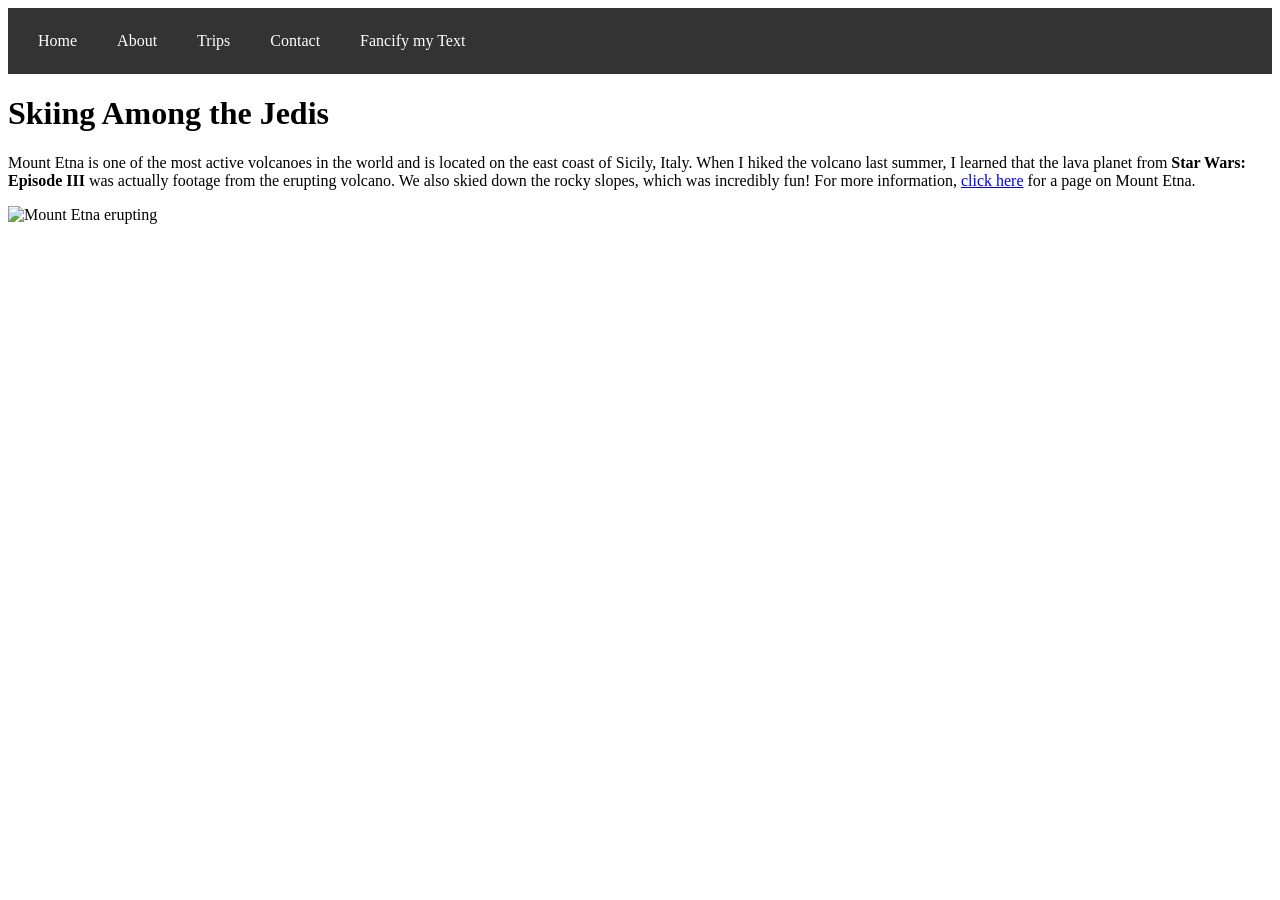
==== index.html @ a6f25bb5 "Add files via upload" ====
<!doctype html>
<html lang="en-US">
<head>
    <meta charset="utf-8">
    <meta name="viewport" content="width=device-width, initial-scale=1.0">
    <title>Hiking on Mt. Etna</title>
    <style>
        .navbar {
            display: flex;
            background-color: #333;
            padding: 10px;
        }

        .navbar a {
            color: white;
            text-decoration: none;
            padding: 14px 20px;
            text-align: center;
        }

        .navbar a:hover {
            background-color: #ddd;
            color: black;
        }
    </style>
</head>
<body>
    <div class="navbar">
        <a href="index.html">Home</a>
        <a href="about.html">About</a>
        <a href="trips.html">Trips</a>
        <a href="contact.html">Contact</a>
        <a href="fancifymytext.html">Fancify my Text</a>
    </div>

    <h1>Skiing Among the Jedis</h1>

    <p>
        Mount Etna is one of the most active volcanoes in the world and is located on the east coast of Sicily, Italy.
        When I hiked the volcano last summer, I learned that the lava planet from <strong>Star Wars: Episode III</strong> was actually 
        footage from the erupting volcano. We also skied down the rocky slopes, which was incredibly fun! For more information, 
        <a href="https://www.britannica.com/place/Mount-Etna">click here</a> for a page on Mount Etna.
    </p>

    <img src="https://img.buzzfeed.com/buzzfeed-static/static/2018-01/3/15/asset/buzzfeed-prod-fastlane-02/sub-buzz-16078-1515009631-15.jpg" alt="Mount Etna erupting" width="500">
</body>
</html>
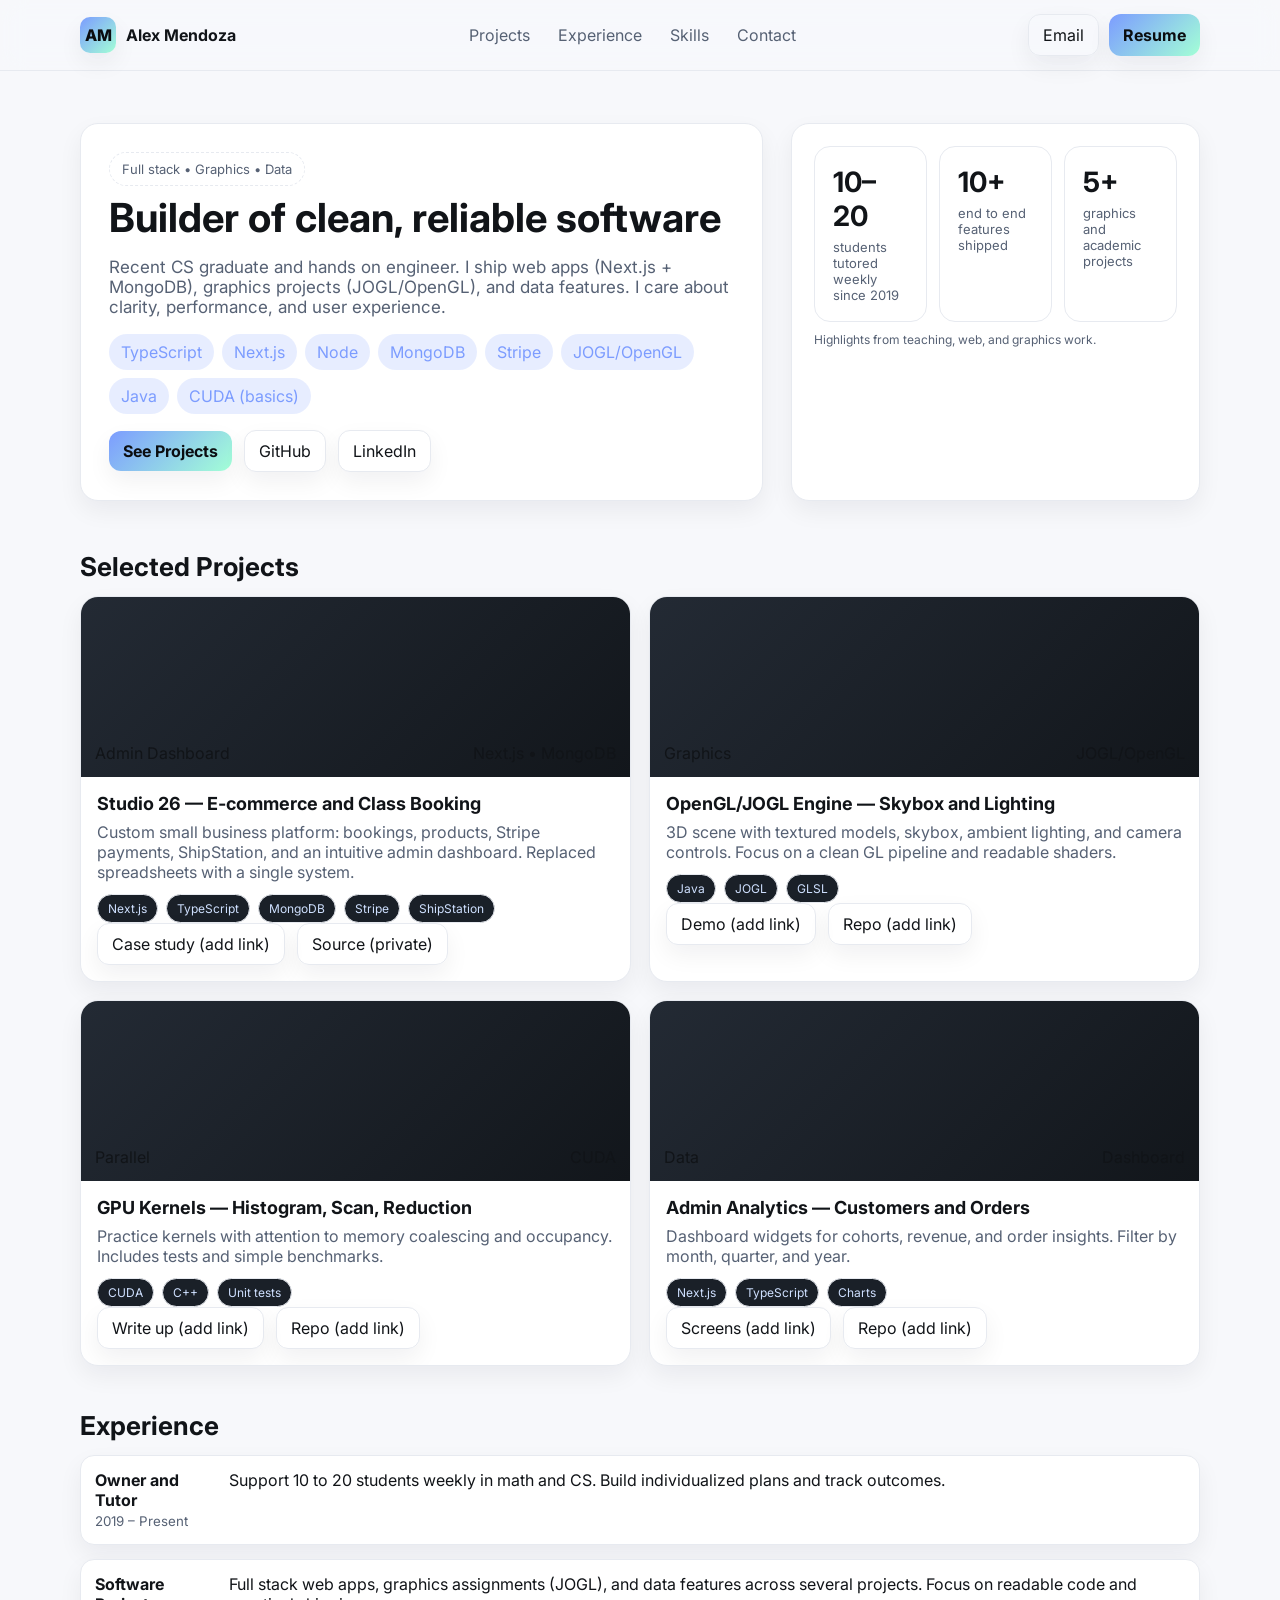
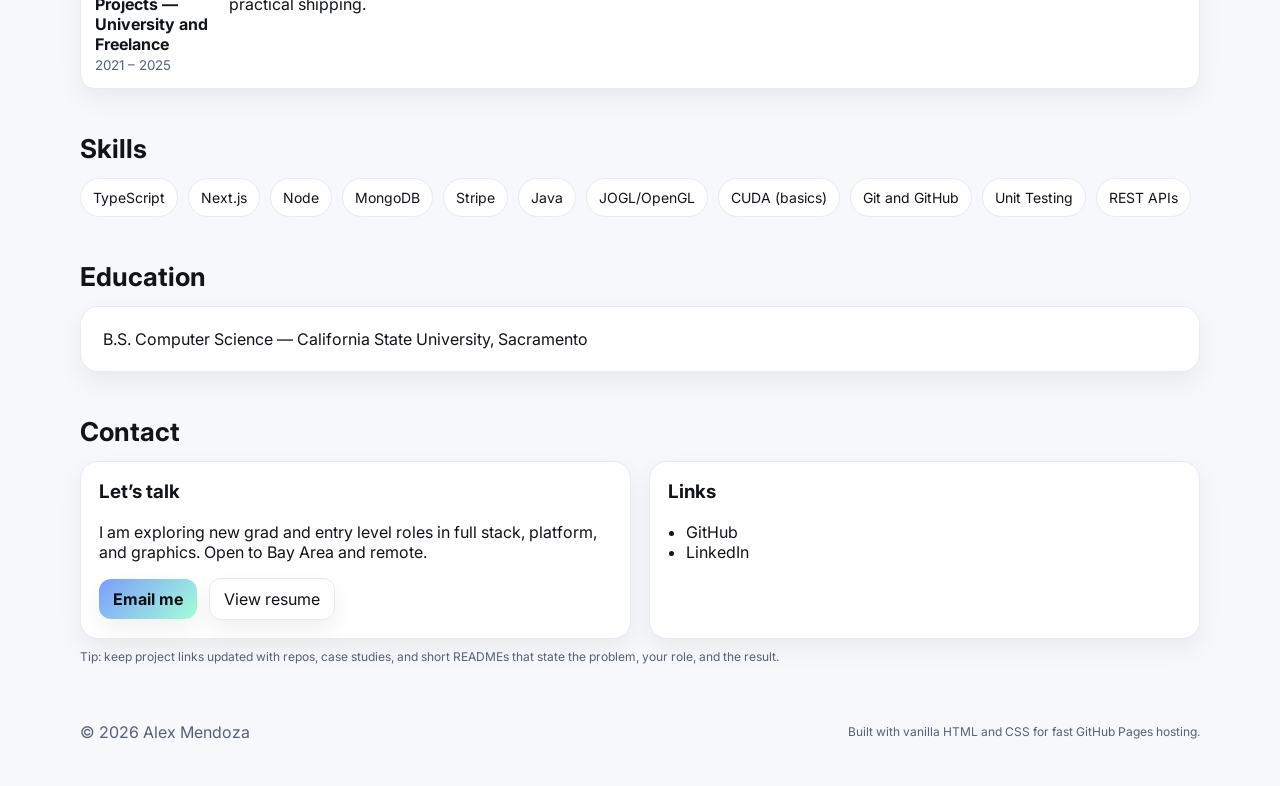
==== commit aa9dfd02: "Home Page Update" ====
--- a/index.html
+++ b/index.html
@@ -1,47 +1,216 @@
-<!doctype html>
-<html lang="en-US">
+<!DOCTYPE html>
+<html lang="en">
 <head>
-    <meta charset="utf-8">
-    <meta name="viewport" content="width=device-width, initial-scale=1.0">
-    <title>Hiking on Mt. Etna</title>
-    <style>
-        .navbar {
-            display: flex;
-            background-color: #333;
-            padding: 10px;
-        }
-
-        .navbar a {
-            color: white;
-            text-decoration: none;
-            padding: 14px 20px;
-            text-align: center;
-        }
-
-        .navbar a:hover {
-            background-color: #ddd;
-            color: black;
-        }
-    </style>
+  <meta charset="utf-8" />
+  <meta name="viewport" content="width=device-width, initial-scale=1" />
+  <title>Alex Mendoza — Portfolio</title>
+  <meta name="description" content="Software engineer and builder. Full stack web, graphics (JOGL/OpenGL), and data projects." />
+  <link rel="preconnect" href="https://fonts.googleapis.com">
+  <link rel="preconnect" href="https://fonts.gstatic.com" crossorigin>
+  <link href="https://fonts.googleapis.com/css2?family=Inter:wght@300;400;500;600;700;800&display=swap" rel="stylesheet">
+  <link rel="stylesheet" href="style.css" />
 </head>
 <body>
-    <div class="navbar">
-        <a href="index.html">Home</a>
-        <a href="about.html">About</a>
-        <a href="trips.html">Trips</a>
-        <a href="contact.html">Contact</a>
-        <a href="fancifymytext.html">Fancify my Text</a>
+  <header class="site-header">
+    <div class="container nav">
+      <a class="brand" href="#home">
+        <span class="logo" aria-hidden="true">AM</span>
+        <span class="brand-text">Alex Mendoza</span>
+      </a>
+      <nav aria-label="Primary">
+        <a href="#projects">Projects</a>
+        <a href="#experience">Experience</a>
+        <a href="#skills">Skills</a>
+        <a href="#contact">Contact</a>
+      </nav>
+      <div class="cta">
+        <a class="btn ghost" href="mailto:alexmendoza99@gmail.com" aria-label="Email Alex">Email</a>
+        <a class="btn primary" href="./Alex-Mendoza-Resume.pdf" target="_blank" rel="noopener">Resume</a>
+      </div>
     </div>
-
-    <h1>Skiing Among the Jedis</h1>
-
-    <p>
-        Mount Etna is one of the most active volcanoes in the world and is located on the east coast of Sicily, Italy.
-        When I hiked the volcano last summer, I learned that the lava planet from <strong>Star Wars: Episode III</strong> was actually 
-        footage from the erupting volcano. We also skied down the rocky slopes, which was incredibly fun! For more information, 
-        <a href="https://www.britannica.com/place/Mount-Etna">click here</a> for a page on Mount Etna.
-    </p>
-
-    <img src="https://img.buzzfeed.com/buzzfeed-static/static/2018-01/3/15/asset/buzzfeed-prod-fastlane-02/sub-buzz-16078-1515009631-15.jpg" alt="Mount Etna erupting" width="500">
+  </header>
+
+  <main class="container" id="home">
+    <!-- HERO -->
+    <section class="hero" aria-labelledby="hero-title">
+      <div class="card intro">
+        <span class="pill">Full stack • Graphics • Data</span>
+        <h1 id="hero-title">Builder of clean, reliable software</h1>
+        <p class="subtitle">Recent CS graduate and hands on engineer. I ship web apps (Next.js + MongoDB), graphics projects (JOGL/OpenGL), and data features. I care about clarity, performance, and user experience.</p>
+        <div class="stack">
+          <span class="tag">TypeScript</span><span class="tag">Next.js</span><span class="tag">Node</span><span class="tag">MongoDB</span><span class="tag">Stripe</span><span class="tag">JOGL/OpenGL</span><span class="tag">Java</span><span class="tag">CUDA (basics)</span>
+        </div>
+        <div class="row hero-actions">
+          <a class="btn primary" href="#projects">See Projects</a>
+          <a class="btn" href="https://github.com/alexmendoza99" target="_blank" rel="noopener">GitHub</a>
+          <a class="btn" href="https://www.linkedin.com/in/alexandreamendoza" target="_blank" rel="noopener">LinkedIn</a>
+        </div>
+      </div>
+      <div class="card kpi-card">
+        <div class="kpis">
+          <div class="kpi"><h3>10–20</h3><p>students tutored weekly since 2019</p></div>
+          <div class="kpi"><h3>10+</h3><p>end to end features shipped</p></div>
+          <div class="kpi"><h3>5+</h3><p>graphics and academic projects</p></div>
+        </div>
+        <p class="note">Highlights from teaching, web, and graphics work.</p>
+      </div>
+    </section>
+
+    <!-- PROJECTS -->
+    <section class="section" id="projects" aria-labelledby="projects-title">
+      <h2 id="projects-title">Selected Projects</h2>
+      <div class="grid projects">
+        <!-- Project 1 -->
+        <article class="item card" aria-labelledby="proj-s26-title">
+          <div class="thumb" role="img" aria-label="Studio 26 admin dashboard">
+            <span>Admin Dashboard</span>
+            <span>Next.js • MongoDB</span>
+          </div>
+          <div class="meta">
+            <h3 id="proj-s26-title">Studio 26 — E‑commerce and Class Booking</h3>
+            <p>Custom small business platform: bookings, products, Stripe payments, ShipStation, and an intuitive admin dashboard. Replaced spreadsheets with a single system.</p>
+            <div class="tags"><span>Next.js</span><span>TypeScript</span><span>MongoDB</span><span>Stripe</span><span>ShipStation</span></div>
+            <div class="row">
+              <a class="btn" href="#" aria-disabled="true">Case study (add link)</a>
+              <a class="btn ghost" href="#" aria-disabled="true">Source (private)</a>
+            </div>
+          </div>
+        </article>
+        <!-- Project 2 -->
+        <article class="item card" aria-labelledby="proj-jogl-title">
+          <div class="thumb" role="img" aria-label="OpenGL skybox and lighting">
+            <span>Graphics</span>
+            <span>JOGL/OpenGL</span>
+          </div>
+          <div class="meta">
+            <h3 id="proj-jogl-title">OpenGL/JOGL Engine — Skybox and Lighting</h3>
+            <p>3D scene with textured models, skybox, ambient lighting, and camera controls. Focus on a clean GL pipeline and readable shaders.</p>
+            <div class="tags"><span>Java</span><span>JOGL</span><span>GLSL</span></div>
+            <div class="row">
+              <a class="btn" href="#" aria-disabled="true">Demo (add link)</a>
+              <a class="btn ghost" href="#" aria-disabled="true">Repo (add link)</a>
+            </div>
+          </div>
+        </article>
+        <!-- Project 3 -->
+        <article class="item card" aria-labelledby="proj-cuda-title">
+          <div class="thumb" role="img" aria-label="CUDA basics">
+            <span>Parallel</span>
+            <span>CUDA</span>
+          </div>
+          <div class="meta">
+            <h3 id="proj-cuda-title">GPU Kernels — Histogram, Scan, Reduction</h3>
+            <p>Practice kernels with attention to memory coalescing and occupancy. Includes tests and simple benchmarks.</p>
+            <div class="tags"><span>CUDA</span><span>C++</span><span>Unit tests</span></div>
+            <div class="row">
+              <a class="btn" href="#" aria-disabled="true">Write up (add link)</a>
+              <a class="btn ghost" href="#" aria-disabled="true">Repo (add link)</a>
+            </div>
+          </div>
+        </article>
+        <!-- Project 4 -->
+        <article class="item card" aria-labelledby="proj-analytics-title">
+          <div class="thumb" role="img" aria-label="Dashboard and analytics">
+            <span>Data</span>
+            <span>Dashboard</span>
+          </div>
+          <div class="meta">
+            <h3 id="proj-analytics-title">Admin Analytics — Customers and Orders</h3>
+            <p>Dashboard widgets for cohorts, revenue, and order insights. Filter by month, quarter, and year.</p>
+            <div class="tags"><span>Next.js</span><span>TypeScript</span><span>Charts</span></div>
+            <div class="row">
+              <a class="btn" href="#" aria-disabled="true">Screens (add link)</a>
+              <a class="btn ghost" href="#" aria-disabled="true">Repo (add link)</a>
+            </div>
+          </div>
+        </article>
+      </div>
+    </section>
+
+    <!-- EXPERIENCE -->
+    <section class="section" id="experience" aria-labelledby="experience-title">
+      <h2 id="experience-title">Experience</h2>
+      <div class="timeline">
+        <div class="tl card">
+          <div>
+            <strong>Owner and Tutor</strong><br />
+            <small>2019 – Present</small>
+          </div>
+          <div>
+            Support 10 to 20 students weekly in math and CS. Build individualized plans and track outcomes.
+          </div>
+        </div>
+        <div class="tl card">
+          <div>
+            <strong>Software Projects — University and Freelance</strong><br />
+            <small>2021 – 2025</small>
+          </div>
+          <div>
+            Full stack web apps, graphics assignments (JOGL), and data features across several projects. Focus on readable code and practical shipping.
+          </div>
+        </div>
+      </div>
+    </section>
+
+    <!-- SKILLS -->
+    <section class="section" id="skills" aria-labelledby="skills-title">
+      <h2 id="skills-title">Skills</h2>
+      <div class="skills">
+        <span class="chip">TypeScript</span>
+        <span class="chip">Next.js</span>
+        <span class="chip">Node</span>
+        <span class="chip">MongoDB</span>
+        <span class="chip">Stripe</span>
+        <span class="chip">Java</span>
+        <span class="chip">JOGL/OpenGL</span>
+        <span class="chip">CUDA (basics)</span>
+        <span class="chip">Git and GitHub</span>
+        <span class="chip">Unit Testing</span>
+        <span class="chip">REST APIs</span>
+      </div>
+    </section>
+
+    <!-- EDUCATION -->
+    <section class="section" id="education" aria-labelledby="education-title">
+      <h2 id="education-title">Education</h2>
+      <div class="card pad">
+        B.S. Computer Science — California State University, Sacramento
+      </div>
+    </section>
+
+    <!-- CONTACT -->
+    <section class="section" id="contact" aria-labelledby="contact-title">
+      <h2 id="contact-title">Contact</h2>
+      <div class="contact-card">
+        <div class="card">
+          <h3 class="no-top">Let’s talk</h3>
+          <p>I am exploring new grad and entry level roles in full stack, platform, and graphics. Open to Bay Area and remote.</p>
+          <div class="row">
+            <a class="btn primary" href="mailto:alexmendoza99@gmail.com">Email me</a>
+            <a class="btn" href="./Alex-Mendoza-Resume.pdf" target="_blank" rel="noopener">View resume</a>
+          </div>
+        </div>
+        <div class="card">
+          <h3 class="no-top">Links</h3>
+          <ul class="links">
+            <li><a href="https://github.com/alexmendoza99" target="_blank" rel="noopener">GitHub</a></li>
+            <li><a href="https://www.linkedin.com/in/alexandreamendoza" target="_blank" rel="noopener">LinkedIn</a></li>
+          </ul>
+        </div>
+      </div>
+      <p class="note">Tip: keep project links updated with repos, case studies, and short READMEs that state the problem, your role, and the result.</p>
+    </section>
+  </main>
+
+  <footer class="footer">
+    <div class="container foot-row">
+      <span>© <span id="year"></span> Alex Mendoza</span>
+      <span class="small">Built with vanilla HTML and CSS for fast GitHub Pages hosting.</span>
+    </div>
+  </footer>
+
+  <script>
+    document.getElementById('year').textContent = new Date().getFullYear();
+  </script>
 </body>
 </html>
--- a/style.css
+++ b/style.css
@@ -0,0 +1,94 @@
+:root{
+  --bg: #0b0d10;
+  --panel: #111418;
+  --text: #e6e9ee;
+  --muted: #a9b1bd;
+  --brand: #7c9cff;
+  --brand-2: #a3ffd6;
+  --accent: #ffd66e;
+  --border: #1e232b;
+  --shadow: 0 10px 30px rgba(0,0,0,.35);
+  --radius: 18px;
+}
+@media (prefers-color-scheme: light){
+  :root{
+    --bg:#f7f8fb; --panel:#ffffff; --text:#111418; --muted:#566174; --border:#e7eaf0; --shadow:0 10px 25px rgba(10,20,30,.06);
+  }
+}
+*{box-sizing:border-box}
+html,body{margin:0; padding:0; background:var(--bg); color:var(--text); font-family:Inter, system-ui, -apple-system, Segoe UI, Roboto, "Helvetica Neue", Arial, "Apple Color Emoji", "Segoe UI Emoji";}
+a{color:inherit; text-decoration:none}
+.container{width:min(1120px, 92vw); margin:0 auto}
+
+/* Header */
+.site-header{position:sticky; top:0; backdrop-filter:saturate(180%) blur(12px); background:color-mix(in hsl, var(--bg) 72%, transparent); border-bottom:1px solid var(--border); z-index:10}
+.nav{display:flex; align-items:center; justify-content:space-between; padding:14px 0}
+.brand{display:flex; align-items:center; gap:10px}
+.logo{width:36px; height:36px; border-radius:10px; display:grid; place-items:center; font-weight:800; color:#0b0d10; background:linear-gradient(135deg, var(--brand), var(--brand-2)); box-shadow:var(--shadow)}
+.brand-text{font-weight:700}
+.site-header nav a{padding:8px 12px; border-radius:10px; color:var(--muted)}
+.site-header nav a:hover{background:var(--panel); color:var(--text)}
+.cta{display:flex; gap:10px}
+.btn{display:inline-flex; align-items:center; gap:8px; padding:10px 14px; border-radius:12px; border:1px solid var(--border); background:var(--panel); color:var(--text); box-shadow:var(--shadow)}
+.btn.primary{background:linear-gradient(135deg, var(--brand), var(--brand-2)); color:#0b0d10; font-weight:700; border:none}
+.btn.ghost{background:transparent}
+
+/* Hero */
+.hero{display:grid; grid-template-columns:1.25fr .75fr; gap:28px; padding:52px 0 28px}
+.card{background:var(--panel); border:1px solid var(--border); border-radius:var(--radius); box-shadow:var(--shadow)}
+.card.pad{padding:22px}
+.intro{padding:28px}
+.kpi-card{padding:22px}
+.pill{display:inline-flex; align-items:center; gap:8px; font-size:13px; color:var(--muted); padding:8px 12px; border:1px dashed var(--border); border-radius:999px}
+h1{font-size:40px; line-height:1.1; margin:10px 0}
+.subtitle{color:var(--muted); font-size:17px}
+.stack{display:flex; flex-wrap:wrap; gap:8px; margin-top:10px}
+.tag{padding:8px 12px; border-radius:999px; background:color-mix(in hsl, var(--brand) 18%, transparent); color:var(--brand)}
+.row{display:flex; gap:12px; align-items:center}
+.hero-actions{margin-top:16px}
+.kpis{display:grid; grid-template-columns:repeat(3,1fr); gap:12px}
+.kpi{padding:18px; border-radius:16px; border:1px solid var(--border); background:var(--panel)}
+.kpi h3{margin:0; font-size:28px}
+.kpi p{margin:6px 0 0; color:var(--muted); font-size:13px}
+.note{font-size:12px; color:var(--muted); margin-top:10px}
+
+/* Sections */
+.section{padding:22px 0}
+.section h2{font-size:26px; margin:0 0 14px}
+.grid{display:grid; grid-template-columns:repeat(12, 1fr); gap:18px}
+
+/* Projects */
+.projects .item{grid-column:span 6; display:flex; flex-direction:column; overflow:hidden}
+.projects .thumb{height:180px; background:linear-gradient(135deg, #232a34, #12161b); display:flex; align-items:end; justify-content:space-between; padding:14px}
+.projects .meta{padding:16px}
+.projects .meta h3{margin:0 0 8px; font-size:18px}
+.projects .meta p{margin:0 0 12px; color:var(--muted)}
+.projects .meta .tags{display:flex; flex-wrap:wrap; gap:8px}
+.projects .meta .tags span{font-size:12px; padding:6px 10px; border-radius:999px; background:#1a2028; color:#cfe0ff; border:1px solid var(--border)}
+
+/* Timeline */
+.timeline{display:flex; flex-direction:column; gap:14px}
+.tl{display:grid; grid-template-columns:120px 1fr; gap:14px; padding:14px; border:1px solid var(--border); border-radius:14px}
+.tl small{color:var(--muted)}
+
+/* Skills */
+.skills{display:flex; flex-wrap:wrap; gap:10px}
+.chip{padding:10px 12px; border:1px solid var(--border); border-radius:999px; background:var(--panel); color:var(--text); font-size:14px}
+
+/* Contact */
+.contact-card{display:grid; grid-template-columns:1fr 1fr; gap:18px}
+.contact-card .card{padding:18px}
+.links{margin:0; padding-left:18px}
+.no-top{margin-top:0}
+
+/* Footer */
+.footer{padding:24px 0 44px; color:var(--muted)}
+.foot-row{display:flex; align-items:center; justify-content:space-between; gap:12px}
+.small{font-size:12px}
+
+/* Responsive */
+@media (max-width: 900px){
+  .hero{grid-template-columns:1fr}
+  .projects .item{grid-column:span 12}
+  .contact-card{grid-template-columns:1fr}
+}
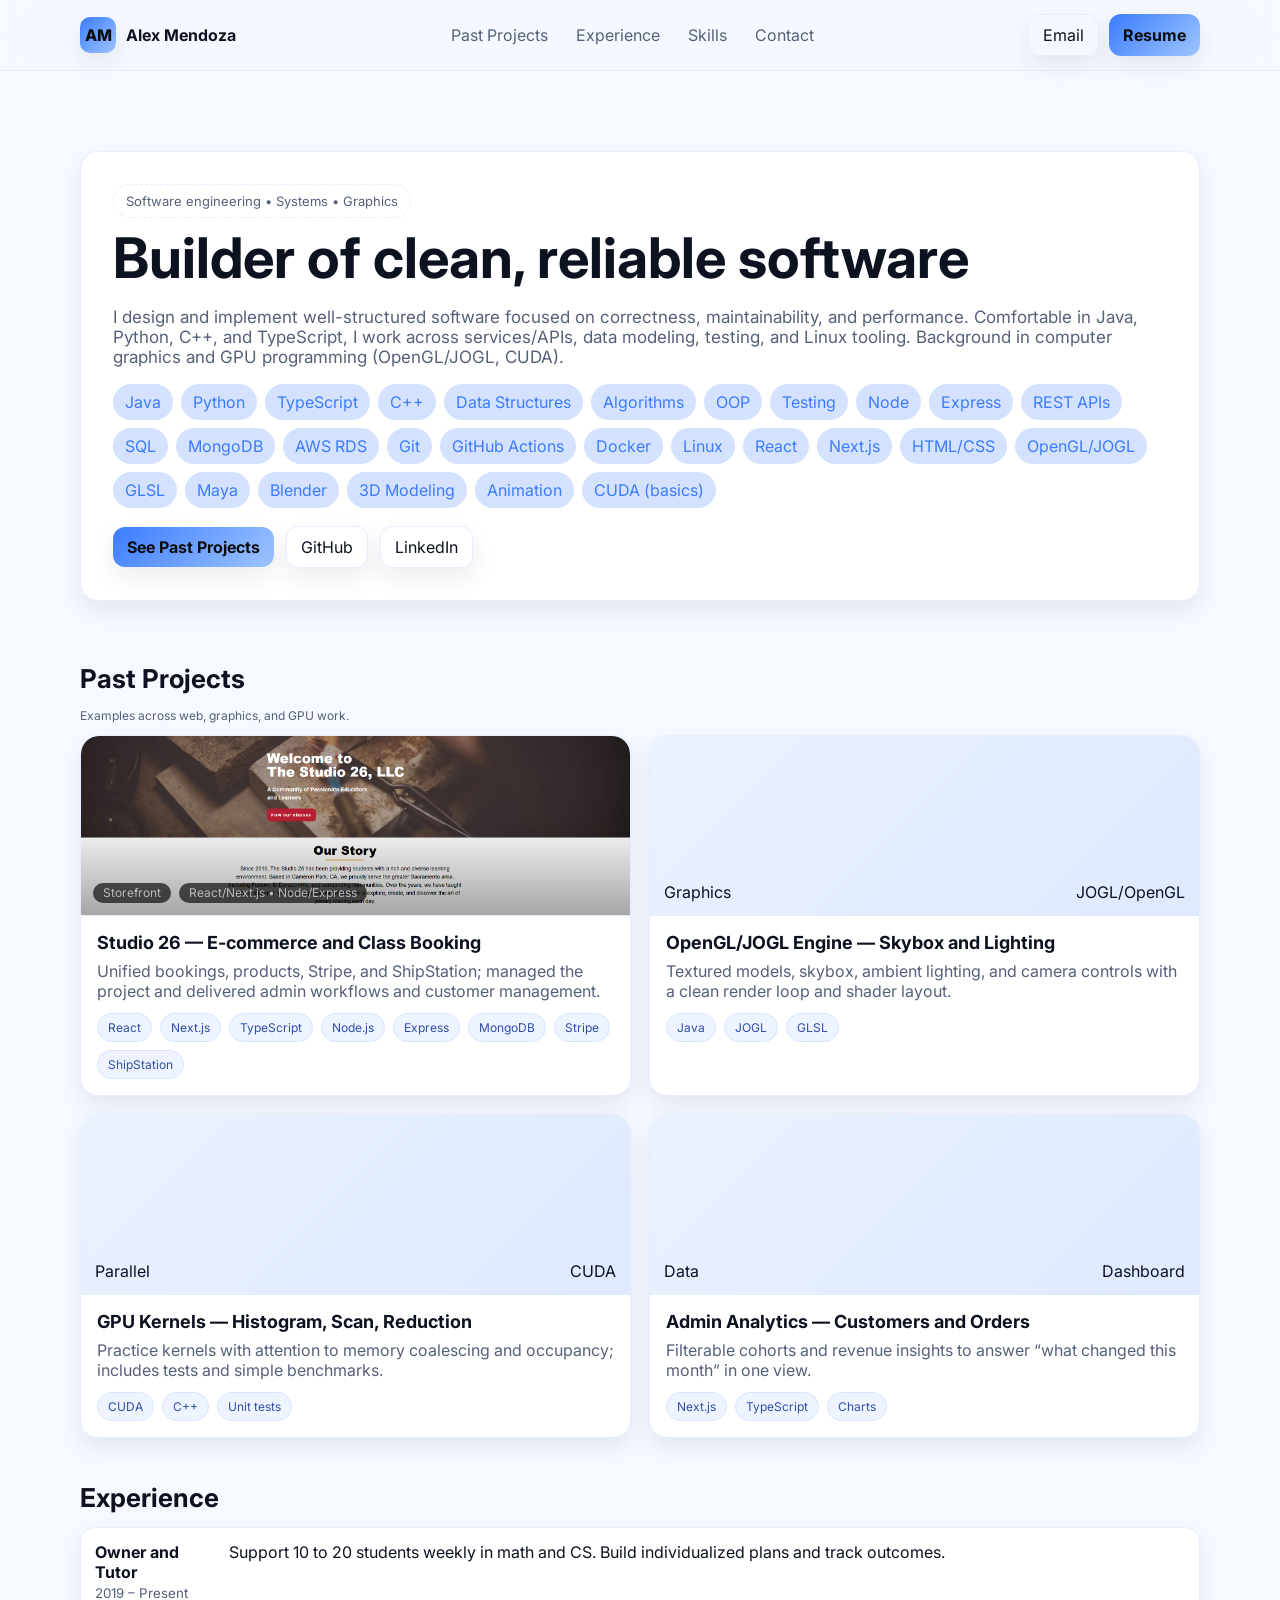
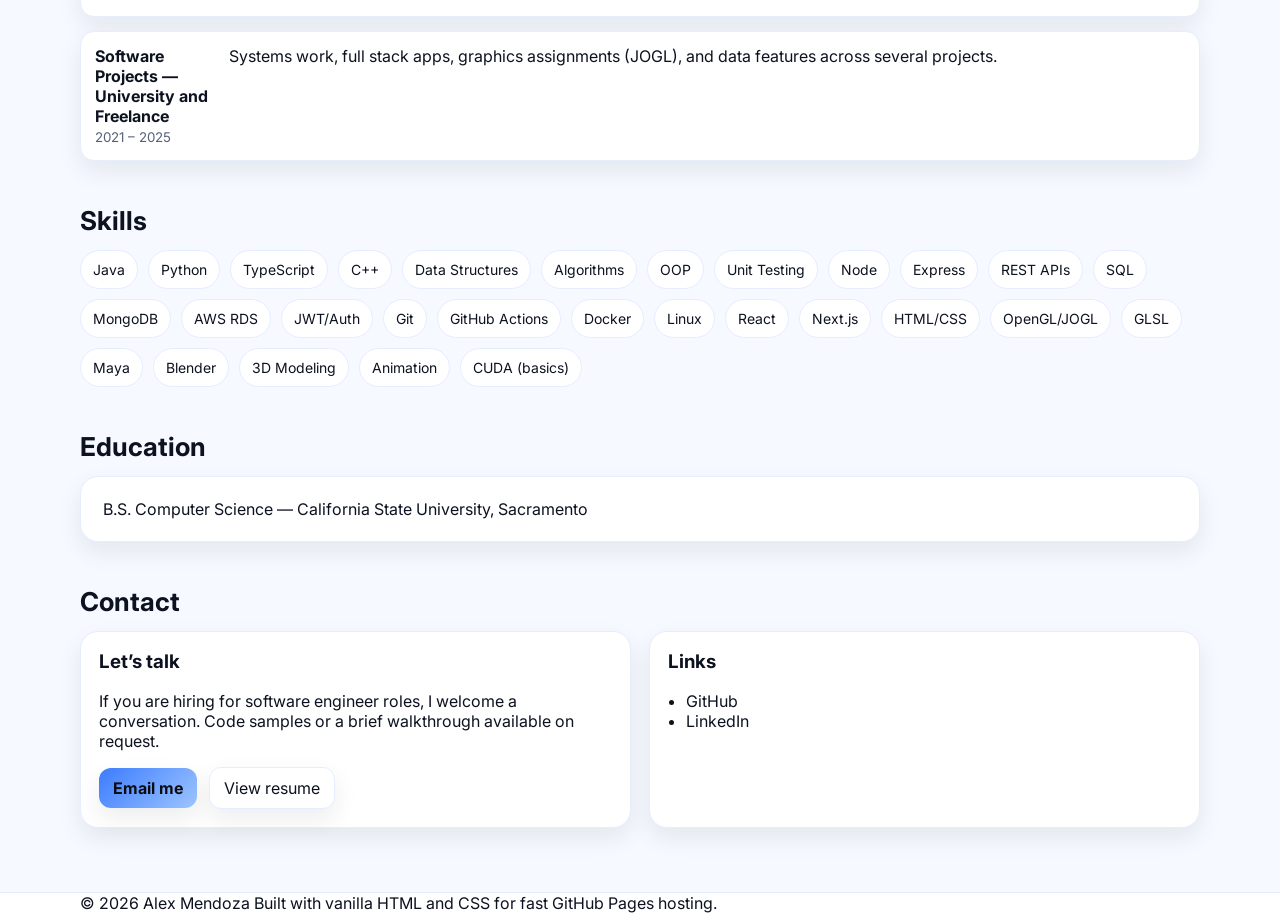
==== commit 0c5c480a: "feat(portfolio): add Studio 26 case study, demo, and visual refresh - New page: project-studio26.htm" ====
--- a/index.html
+++ b/index.html
@@ -4,7 +4,7 @@
   <meta charset="utf-8" />
   <meta name="viewport" content="width=device-width, initial-scale=1" />
   <title>Alex Mendoza — Portfolio</title>
-  <meta name="description" content="Software engineer and builder. Full stack web, graphics (JOGL/OpenGL), and data projects." />
+  <meta name="description" content="Software engineer and builder. Systems, APIs, data, and graphics." />
   <link rel="preconnect" href="https://fonts.googleapis.com">
   <link rel="preconnect" href="https://fonts.gstatic.com" crossorigin>
   <link href="https://fonts.googleapis.com/css2?family=Inter:wght@300;400;500;600;700;800&display=swap" rel="stylesheet">
@@ -18,7 +18,7 @@
         <span class="brand-text">Alex Mendoza</span>
       </a>
       <nav aria-label="Primary">
-        <a href="#projects">Projects</a>
+        <a href="#past-projects">Past Projects</a>
         <a href="#experience">Experience</a>
         <a href="#skills">Skills</a>
         <a href="#contact">Contact</a>
@@ -34,94 +34,95 @@
     <!-- HERO -->
     <section class="hero" aria-labelledby="hero-title">
       <div class="card intro">
-        <span class="pill">Full stack • Graphics • Data</span>
+        <span class="pill">Software engineering • Systems • Graphics</span>
         <h1 id="hero-title">Builder of clean, reliable software</h1>
-        <p class="subtitle">Recent CS graduate and hands on engineer. I ship web apps (Next.js + MongoDB), graphics projects (JOGL/OpenGL), and data features. I care about clarity, performance, and user experience.</p>
+        <p class="subtitle">I design and implement well-structured software focused on correctness, maintainability, and performance. Comfortable in Java, Python, C++, and TypeScript, I work across services/APIs, data modeling, testing, and Linux tooling. Background in computer graphics and GPU programming (OpenGL/JOGL, CUDA).</p>
         <div class="stack">
-          <span class="tag">TypeScript</span><span class="tag">Next.js</span><span class="tag">Node</span><span class="tag">MongoDB</span><span class="tag">Stripe</span><span class="tag">JOGL/OpenGL</span><span class="tag">Java</span><span class="tag">CUDA (basics)</span>
-        </div>
-        <div class="row hero-actions">
-          <a class="btn primary" href="#projects">See Projects</a>
+          <span class="tag">Java</span><span class="tag">Python</span><span class="tag">TypeScript</span><span class="tag">C++</span>
+          <span class="tag">Data Structures</span><span class="tag">Algorithms</span><span class="tag">OOP</span><span class="tag">Testing</span>
+          <span class="tag">Node</span><span class="tag">Express</span><span class="tag">REST APIs</span>
+          <span class="tag">SQL</span><span class="tag">MongoDB</span><span class="tag">AWS RDS</span>
+          <span class="tag">Git</span><span class="tag">GitHub Actions</span><span class="tag">Docker</span><span class="tag">Linux</span>
+          <span class="tag">React</span><span class="tag">Next.js</span><span class="tag">HTML/CSS</span>
+          <span class="tag">OpenGL/JOGL</span><span class="tag">GLSL</span><span class="tag">Maya</span><span class="tag">Blender</span><span class="tag">3D Modeling</span><span class="tag">Animation</span><span class="tag">CUDA (basics)</span>
+        </div>
+        <div class="row hero-actions" style="margin-top:18px">
+          <a class="btn primary" href="#past-projects">See Past Projects</a>
           <a class="btn" href="https://github.com/alexmendoza99" target="_blank" rel="noopener">GitHub</a>
           <a class="btn" href="https://www.linkedin.com/in/alexandreamendoza" target="_blank" rel="noopener">LinkedIn</a>
         </div>
       </div>
-      <div class="card kpi-card">
-        <div class="kpis">
-          <div class="kpi"><h3>10–20</h3><p>students tutored weekly since 2019</p></div>
-          <div class="kpi"><h3>10+</h3><p>end to end features shipped</p></div>
-          <div class="kpi"><h3>5+</h3><p>graphics and academic projects</p></div>
-        </div>
-        <p class="note">Highlights from teaching, web, and graphics work.</p>
-      </div>
-    </section>
-
-    <!-- PROJECTS -->
-    <section class="section" id="projects" aria-labelledby="projects-title">
-      <h2 id="projects-title">Selected Projects</h2>
+    </section>
+
+    <!-- PAST PROJECTS -->
+    <section class="section" id="past-projects" aria-labelledby="projects-title">
+      <h2 id="projects-title">Past Projects</h2>
+      <p class="note">Examples across web, graphics, and GPU work.</p>
       <div class="grid projects">
         <!-- Project 1 -->
-        <article class="item card" aria-labelledby="proj-s26-title">
-          <div class="thumb" role="img" aria-label="Studio 26 admin dashboard">
-            <span>Admin Dashboard</span>
-            <span>Next.js • MongoDB</span>
-          </div>
-          <div class="meta">
-            <h3 id="proj-s26-title">Studio 26 — E‑commerce and Class Booking</h3>
-            <p>Custom small business platform: bookings, products, Stripe payments, ShipStation, and an intuitive admin dashboard. Replaced spreadsheets with a single system.</p>
-            <div class="tags"><span>Next.js</span><span>TypeScript</span><span>MongoDB</span><span>Stripe</span><span>ShipStation</span></div>
-            <div class="row">
-              <a class="btn" href="#" aria-disabled="true">Case study (add link)</a>
-              <a class="btn ghost" href="#" aria-disabled="true">Source (private)</a>
+        <article class="item card project" aria-labelledby="proj-s26-title">
+          <a class="stretched-link" href="project-studio26.html" aria-label="Read case study: Studio 26"></a>
+
+          <!-- thumbnail with image -->
+          <div class="thumb img-thumb" aria-label="Studio 26 storefront home page">
+            <img
+              src="assets/thestudio26homepage.png"
+              alt="Studio 26 storefront home page with featured classes and products"
+              loading="lazy" decoding="async">
+            <div class="thumb-chips">
+              <span>Storefront</span>
+              <span>React/Next.js • Node/Express</span>
             </div>
           </div>
-        </article>
+
+          <div class="meta">
+            <h3 id="proj-s26-title">Studio 26 — E-commerce and Class Booking</h3>
+            <p>Unified bookings, products, Stripe, and ShipStation; managed the project and delivered admin workflows and customer management.</p>
+            <div class="tags">
+              <span>React</span><span>Next.js</span><span>TypeScript</span>
+              <span>Node.js</span><span>Express</span><span>MongoDB</span>
+              <span>Stripe</span><span>ShipStation</span>
+            </div>
+          </div>
+        </article>
+
         <!-- Project 2 -->
-        <article class="item card" aria-labelledby="proj-jogl-title">
+        <article class="item card project" aria-labelledby="proj-jogl-title">
+          <a class="stretched-link" href="project-jogl.html" aria-label="Read case study: JOGL Engine"></a>
           <div class="thumb" role="img" aria-label="OpenGL skybox and lighting">
             <span>Graphics</span>
             <span>JOGL/OpenGL</span>
           </div>
           <div class="meta">
             <h3 id="proj-jogl-title">OpenGL/JOGL Engine — Skybox and Lighting</h3>
-            <p>3D scene with textured models, skybox, ambient lighting, and camera controls. Focus on a clean GL pipeline and readable shaders.</p>
+            <p>Textured models, skybox, ambient lighting, and camera controls with a clean render loop and shader layout.</p>
             <div class="tags"><span>Java</span><span>JOGL</span><span>GLSL</span></div>
-            <div class="row">
-              <a class="btn" href="#" aria-disabled="true">Demo (add link)</a>
-              <a class="btn ghost" href="#" aria-disabled="true">Repo (add link)</a>
-            </div>
           </div>
         </article>
         <!-- Project 3 -->
-        <article class="item card" aria-labelledby="proj-cuda-title">
+        <article class="item card project" aria-labelledby="proj-cuda-title">
+          <a class="stretched-link" href="project-cuda.html" aria-label="Read case study: GPU Kernels"></a>
           <div class="thumb" role="img" aria-label="CUDA basics">
             <span>Parallel</span>
             <span>CUDA</span>
           </div>
           <div class="meta">
             <h3 id="proj-cuda-title">GPU Kernels — Histogram, Scan, Reduction</h3>
-            <p>Practice kernels with attention to memory coalescing and occupancy. Includes tests and simple benchmarks.</p>
+            <p>Practice kernels with attention to memory coalescing and occupancy; includes tests and simple benchmarks.</p>
             <div class="tags"><span>CUDA</span><span>C++</span><span>Unit tests</span></div>
-            <div class="row">
-              <a class="btn" href="#" aria-disabled="true">Write up (add link)</a>
-              <a class="btn ghost" href="#" aria-disabled="true">Repo (add link)</a>
-            </div>
           </div>
         </article>
         <!-- Project 4 -->
-        <article class="item card" aria-labelledby="proj-analytics-title">
+        <article class="item card project" aria-labelledby="proj-analytics-title">
+          <a class="stretched-link" href="project-analytics.html" aria-label="Read case study: Admin Analytics"></a>
           <div class="thumb" role="img" aria-label="Dashboard and analytics">
             <span>Data</span>
             <span>Dashboard</span>
           </div>
           <div class="meta">
             <h3 id="proj-analytics-title">Admin Analytics — Customers and Orders</h3>
-            <p>Dashboard widgets for cohorts, revenue, and order insights. Filter by month, quarter, and year.</p>
+            <p>Filterable cohorts and revenue insights to answer “what changed this month” in one view.</p>
             <div class="tags"><span>Next.js</span><span>TypeScript</span><span>Charts</span></div>
-            <div class="row">
-              <a class="btn" href="#" aria-disabled="true">Screens (add link)</a>
-              <a class="btn ghost" href="#" aria-disabled="true">Repo (add link)</a>
-            </div>
           </div>
         </article>
       </div>
@@ -146,7 +147,7 @@
             <small>2021 – 2025</small>
           </div>
           <div>
-            Full stack web apps, graphics assignments (JOGL), and data features across several projects. Focus on readable code and practical shipping.
+            Systems work, full stack apps, graphics assignments (JOGL), and data features across several projects.
           </div>
         </div>
       </div>
@@ -156,17 +157,39 @@
     <section class="section" id="skills" aria-labelledby="skills-title">
       <h2 id="skills-title">Skills</h2>
       <div class="skills">
+        <span class="chip">Java</span>
+        <span class="chip">Python</span>
         <span class="chip">TypeScript</span>
+        <span class="chip">C++</span>
+        <span class="chip">Data Structures</span>
+        <span class="chip">Algorithms</span>
+        <span class="chip">OOP</span>
+        <span class="chip">Unit Testing</span>
+
+        <span class="chip">Node</span>
+        <span class="chip">Express</span>
+        <span class="chip">REST APIs</span>
+        <span class="chip">SQL</span>
+        <span class="chip">MongoDB</span>
+        <span class="chip">AWS RDS</span>
+        <span class="chip">JWT/Auth</span>
+
+        <span class="chip">Git</span>
+        <span class="chip">GitHub Actions</span>
+        <span class="chip">Docker</span>
+        <span class="chip">Linux</span>
+
+        <span class="chip">React</span>
         <span class="chip">Next.js</span>
-        <span class="chip">Node</span>
-        <span class="chip">MongoDB</span>
-        <span class="chip">Stripe</span>
-        <span class="chip">Java</span>
-        <span class="chip">JOGL/OpenGL</span>
+        <span class="chip">HTML/CSS</span>
+
+        <span class="chip">OpenGL/JOGL</span>
+        <span class="chip">GLSL</span>
+        <span class="chip">Maya</span>
+        <span class="chip">Blender</span>
+        <span class="chip">3D Modeling</span>
+        <span class="chip">Animation</span>
         <span class="chip">CUDA (basics)</span>
-        <span class="chip">Git and GitHub</span>
-        <span class="chip">Unit Testing</span>
-        <span class="chip">REST APIs</span>
       </div>
     </section>
 
@@ -184,7 +207,7 @@
       <div class="contact-card">
         <div class="card">
           <h3 class="no-top">Let’s talk</h3>
-          <p>I am exploring new grad and entry level roles in full stack, platform, and graphics. Open to Bay Area and remote.</p>
+          <p>If you are hiring for software engineer roles, I welcome a conversation. Code samples or a brief walkthrough available on request.</p>
           <div class="row">
             <a class="btn primary" href="mailto:alexmendoza99@gmail.com">Email me</a>
             <a class="btn" href="./Alex-Mendoza-Resume.pdf" target="_blank" rel="noopener">View resume</a>
@@ -198,7 +221,6 @@
           </ul>
         </div>
       </div>
-      <p class="note">Tip: keep project links updated with repos, case studies, and short READMEs that state the problem, your role, and the result.</p>
     </section>
   </main>
 
--- a/style.css
+++ b/style.css
@@ -1,20 +1,27 @@
 :root{
-  --bg: #0b0d10;
-  --panel: #111418;
-  --text: #e6e9ee;
-  --muted: #a9b1bd;
-  --brand: #7c9cff;
-  --brand-2: #a3ffd6;
-  --accent: #ffd66e;
-  --border: #1e232b;
-  --shadow: 0 10px 30px rgba(0,0,0,.35);
+  /* Light theme as default (brighter, blue-forward) */
+  --bg: #f6f9ff;           /* soft blue tint */
+  --panel: #ffffff;         /* white cards */
+  --text: #0d1220;          /* deep navy text */
+  --muted: #55607a;         /* muted slate */
+  --brand: #3b7cff;         /* primary blue */
+  --brand-2: #9ec5ff;       /* light blue for gradients */
+  --accent: #3bb3ff;        /* secondary accent blue */
+  --border: #e5edff;        /* subtle blue border */
+  --shadow: 0 10px 25px rgba(9,20,40,.08);
   --radius: 18px;
 }
-@media (prefers-color-scheme: light){
+
+/* Prefer dark only if the OS requests it
+@media (prefers-color-scheme: dark){
   :root{
-    --bg:#f7f8fb; --panel:#ffffff; --text:#111418; --muted:#566174; --border:#e7eaf0; --shadow:0 10px 25px rgba(10,20,30,.06);
+    --bg:#0b0f14; --panel:#11161d; --text:#e6ebf5; --muted:#a4b0c6;
+    --brand:#7c9cff; --brand-2:#2aa9ff; --accent:#ffd66e;
+    --border:#222b36; --shadow:0 10px 30px rgba(0,0,0,.35);
   }
 }
+*/
+
 *{box-sizing:border-box}
 html,body{margin:0; padding:0; background:var(--bg); color:var(--text); font-family:Inter, system-ui, -apple-system, Segoe UI, Roboto, "Helvetica Neue", Arial, "Apple Color Emoji", "Segoe UI Emoji";}
 a{color:inherit; text-decoration:none}
@@ -34,18 +41,31 @@
 .btn.ghost{background:transparent}
 
 /* Hero */
-.hero{display:grid; grid-template-columns:1.25fr .75fr; gap:28px; padding:52px 0 28px}
+.hero{
+  display: grid;
+  grid-template-columns: 1fr;   /* single column */
+  gap: 0;                       /* no gap needed with one card */
+  padding: 80px 0 40px;         /* a little more presence */
+}
+
 .card{background:var(--panel); border:1px solid var(--border); border-radius:var(--radius); box-shadow:var(--shadow)}
 .card.pad{padding:22px}
-.intro{padding:28px}
-.kpi-card{padding:22px}
+.intro{padding:32px}            /* slightly larger padding for the hero */
+
+.kpi-card{display:none}         /* hide/remove the highlights card */
+
 .pill{display:inline-flex; align-items:center; gap:8px; font-size:13px; color:var(--muted); padding:8px 12px; border:1px dashed var(--border); border-radius:999px}
-h1{font-size:40px; line-height:1.1; margin:10px 0}
+
+/* Scale the headline nicely on large/small screens */
+h1{font-size:clamp(40px, 6vw, 56px); line-height:1.1; margin:10px 0}
+
 .subtitle{color:var(--muted); font-size:17px}
 .stack{display:flex; flex-wrap:wrap; gap:8px; margin-top:10px}
-.tag{padding:8px 12px; border-radius:999px; background:color-mix(in hsl, var(--brand) 18%, transparent); color:var(--brand)}
+.tag{padding:8px 12px; border-radius:999px; background:color-mix(in hsl, var(--brand) 22%, transparent); color:var(--brand)}
 .row{display:flex; gap:12px; align-items:center}
 .hero-actions{margin-top:16px}
+
+/* The KPI styles are now unused but harmless; keep or delete */
 .kpis{display:grid; grid-template-columns:repeat(3,1fr); gap:12px}
 .kpi{padding:18px; border-radius:16px; border:1px solid var(--border); background:var(--panel)}
 .kpi h3{margin:0; font-size:28px}
@@ -59,12 +79,52 @@
 
 /* Projects */
 .projects .item{grid-column:span 6; display:flex; flex-direction:column; overflow:hidden}
-.projects .thumb{height:180px; background:linear-gradient(135deg, #232a34, #12161b); display:flex; align-items:end; justify-content:space-between; padding:14px}
+.projects .thumb{height:180px; background:linear-gradient(135deg, #eaf2ff, #dfe9ff); display:flex; align-items:end; justify-content:space-between; padding:14px}
 .projects .meta{padding:16px}
 .projects .meta h3{margin:0 0 8px; font-size:18px}
 .projects .meta p{margin:0 0 12px; color:var(--muted)}
 .projects .meta .tags{display:flex; flex-wrap:wrap; gap:8px}
-.projects .meta .tags span{font-size:12px; padding:6px 10px; border-radius:999px; background:#1a2028; color:#cfe0ff; border:1px solid var(--border)}
+.projects .meta .tags span{font-size:12px; padding:6px 10px; border-radius:999px; background:#eef4ff; color:#2f4ea8; border:1px solid #d8e4ff}
+
+/* ——— Added: image-based project thumbnail (Studio 26 card) ——— */
+.projects .thumb.img-thumb{               /* reset the default .thumb layout */
+  display:block;
+  padding:0;
+  background:var(--panel);
+  position:relative;
+  height:180px;
+  overflow:hidden;
+  border-bottom:1px solid var(--border);
+  border-radius:var(--radius) var(--radius) 0 0;
+}
+.projects .thumb.img-thumb img{
+  width:100%;
+  height:100%;
+  object-fit:cover;
+  display:block;
+}
+.projects .thumb.img-thumb::after{        /* subtle gradient for chip readability */
+  content:"";
+  position:absolute;
+  inset:0;
+  background:linear-gradient(180deg, rgba(0,0,0,0) 45%, rgba(0,0,0,.35) 100%);
+  pointer-events:none;
+}
+.thumb-chips{
+  position:absolute;
+  left:12px;
+  bottom:12px;
+  display:flex;
+  gap:8px;
+}
+.thumb-chips span{
+  background:rgba(0,0,0,.65);
+  color:#fff;
+  font-size:12px;
+  padding:4px 10px;
+  border-radius:999px;
+  line-height:1;
+}
 
 /* Timeline */
 .timeline{display:flex; flex-direction:column; gap:14px}
@@ -82,9 +142,22 @@
 .no-top{margin-top:0}
 
 /* Footer */
-.footer{padding:24px 0 44px; color:var(--muted)}
-.foot-row{display:flex; align-items:center; justify-content:space-between; gap:12px}
-.small{font-size:12px}
+.footer { margin-top: 42px; background: var(--panel); border-top: 1px solid var(--border); }
+.foot   { display:flex; gap:16px; align-items:center; justify-content:space-between; padding:18px 0; }
+
+.foot-brand small { display:block; color: var(--muted); margin-top:4px; }
+.foot-links { display:flex; gap:12px; flex-wrap:wrap; align-items:center; }
+.foot-links a { color: var(--text); opacity:.9; }
+.foot-links .sm { padding:6px 10px; border-radius:999px; font-size:14px; }
+
+.foot-social { display:flex; gap:12px; flex-wrap:wrap; }
+.foot-social a { color: var(--text); opacity:.9; }
+.back-to-top { opacity:.7; }
+
+@media (max-width: 820px) {
+  .foot { flex-direction:column; align-items:flex-start; }
+  .foot-links { order:3; }
+}
 
 /* Responsive */
 @media (max-width: 900px){
@@ -92,3 +165,46 @@
   .projects .item{grid-column:span 12}
   .contact-card{grid-template-columns:1fr}
 }
+
+/* Clickable project cards */
+.projects .project{ position:relative; transition:transform .12s ease, box-shadow .12s ease; }
+.projects .project:hover{ transform:translateY(-2px); box-shadow:var(--shadow); }
+.stretched-link{ position:absolute; inset:0; z-index:2; }
+
+/* Case-study helpers */
+.meta-grid{ display:grid; grid-template-columns:repeat(4,1fr); gap:12px; margin-top:12px; }
+.grid-2{ display:grid; grid-template-columns:1fr 1fr; gap:18px; }
+
+@media (max-width: 900px){
+  .meta-grid{ grid-template-columns:1fr 1fr; }
+  .grid-2{ grid-template-columns:1fr; }
+}
+
+/* Links card: vertical list so it doesn't look squished */
+.mini-links{ list-style:none; margin:8px 0 0; padding:0; display:flex; flex-direction:column; gap:6px; }
+.mini-links a{ text-decoration:underline; }
+
+/* Credentials display */
+.creds small{ display:block; color:var(--muted); font-weight:600; }
+.creds code{ padding:6px 10px; border:1px solid var(--border); border-radius:8px; background:var(--panel); }
+
+/* compact list for case studies */
+.compact li { margin-bottom:6px; }
+
+/* Screens thumbnails */
+.grid.two-up{ display:grid; grid-template-columns:1fr; gap:18px; }
+@media (min-width:900px){ .grid.two-up{ grid-template-columns:1fr 1fr; } }
+
+.shot{ display:flex; flex-direction:column; gap:8px; }
+.shot img{
+  width:100%;
+  aspect-ratio:16 / 9;   /* keeps a 16:9 thumbnail */
+  object-fit:cover;      /* crops center nicely */
+  border-radius:16px;
+  border:1px solid var(--border);
+  background:var(--panel);
+}
+.shot figcaption{ font-size:14px; color:var(--muted); }
+
+.meta-list{ margin:6px 0 0; padding-left:18px; }
+.meta-list li{ margin:2px 0; line-height:1.35; }
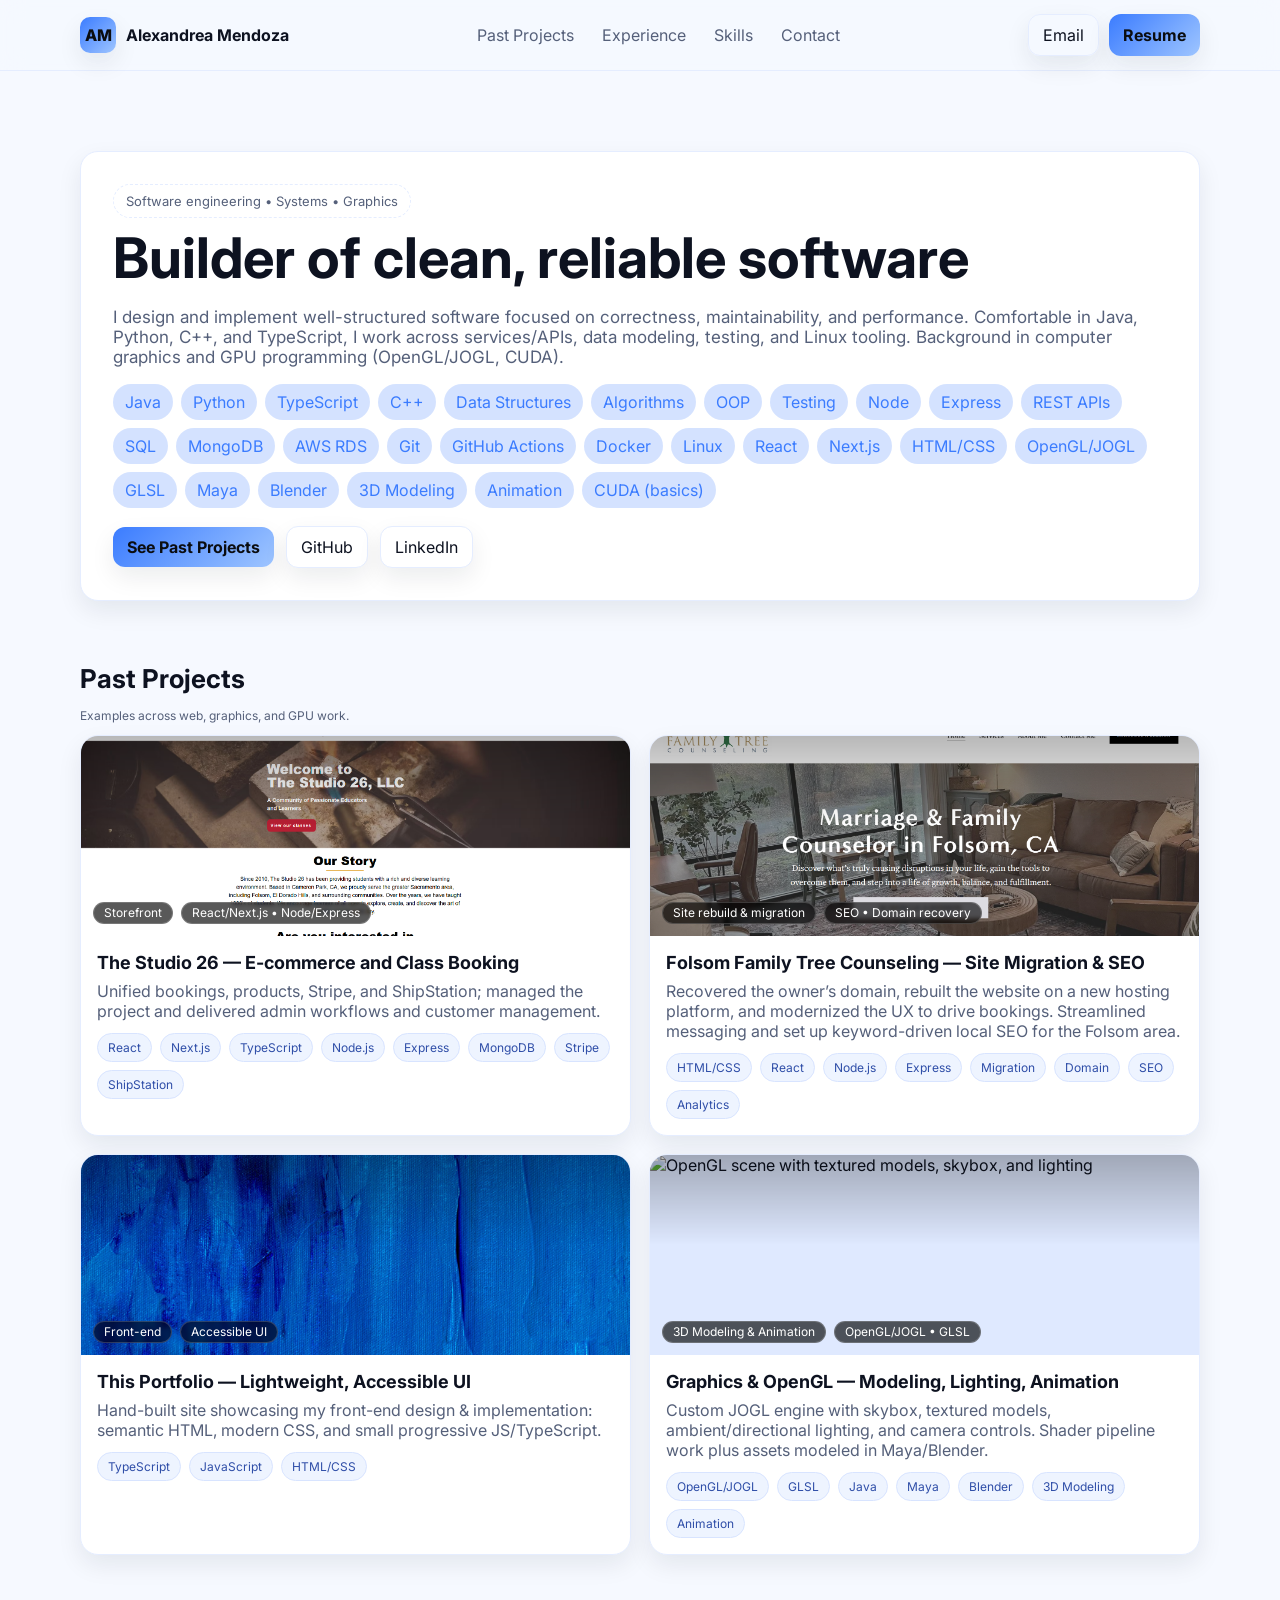
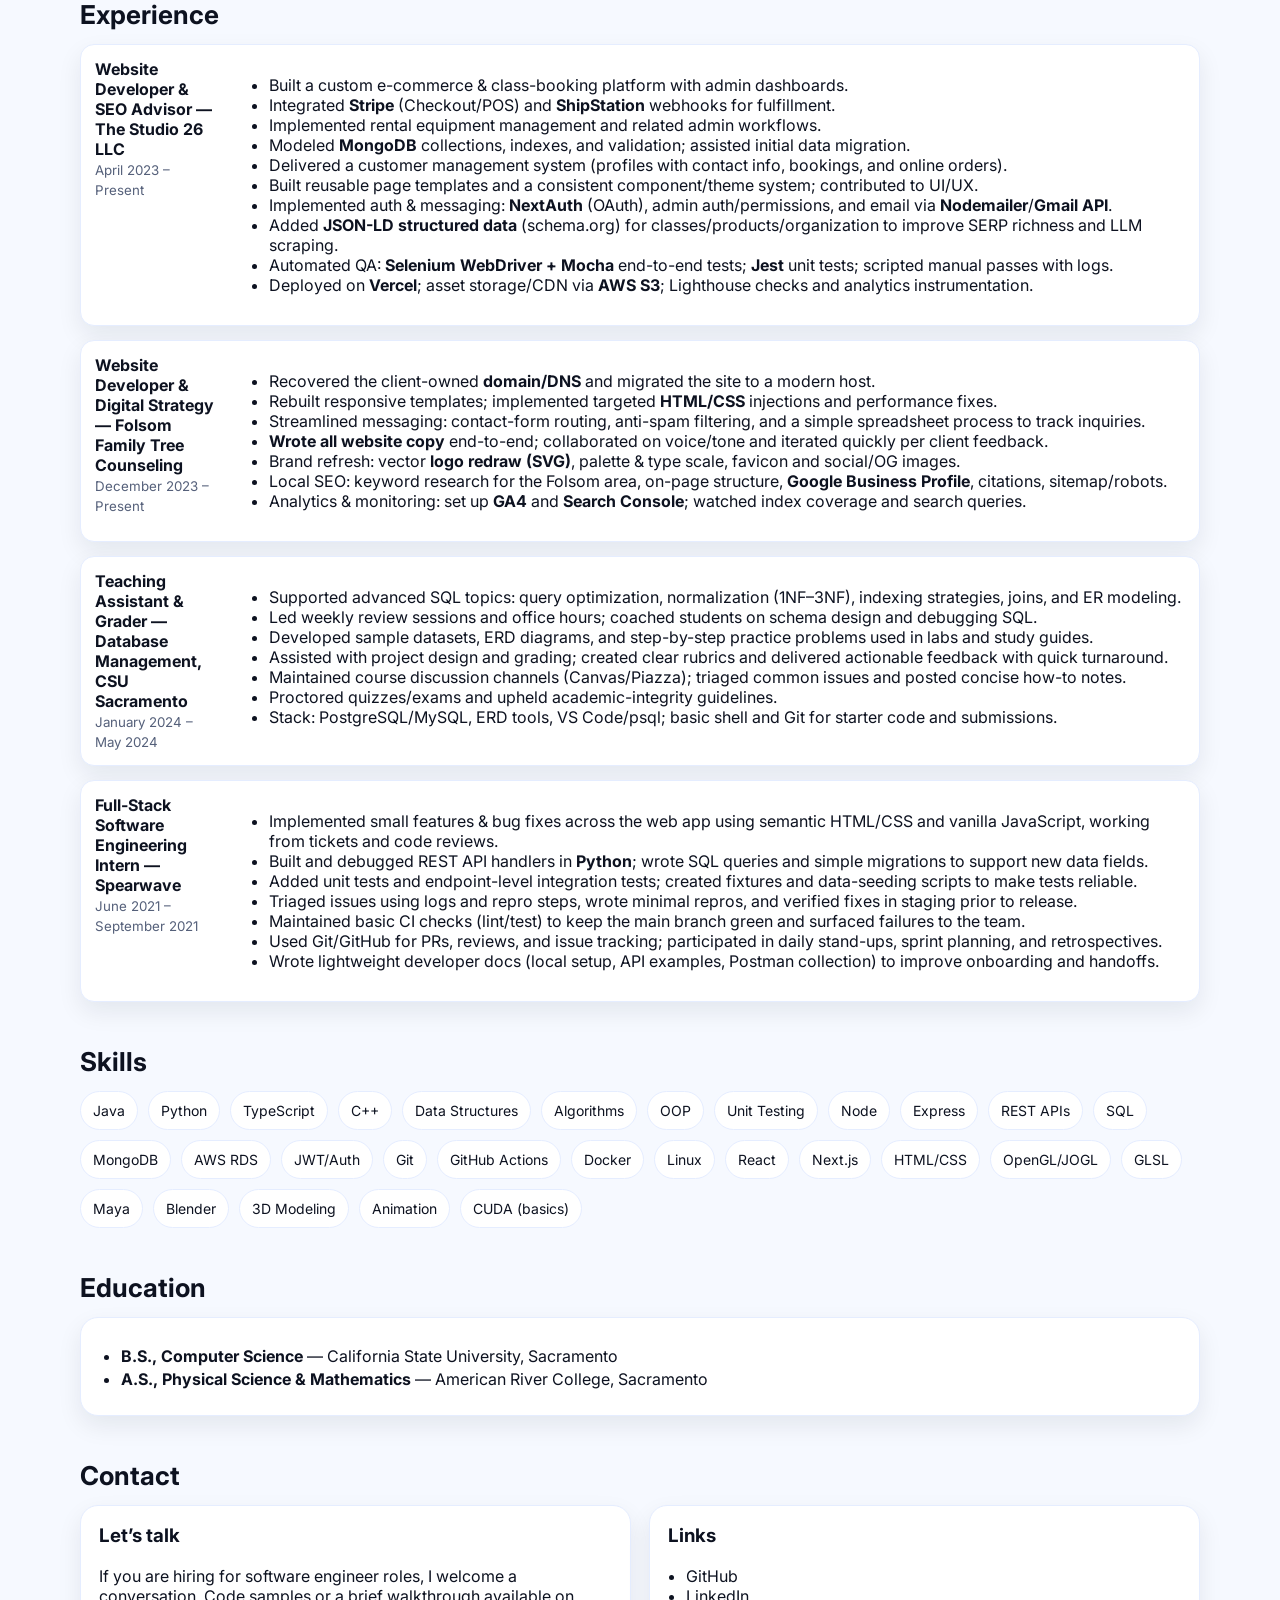
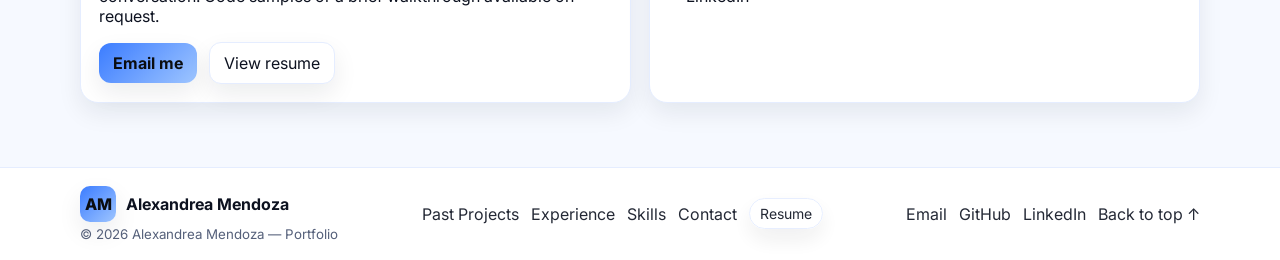
==== commit b5551c55: "feat(site): add FFTC case study + graphics gallery; refactor project cards Added - project-fftc.html" ====
--- a/index.html
+++ b/index.html
@@ -3,7 +3,7 @@
 <head>
   <meta charset="utf-8" />
   <meta name="viewport" content="width=device-width, initial-scale=1" />
-  <title>Alex Mendoza — Portfolio</title>
+  <title>Alexandrea Mendoza — Portfolio</title>
   <meta name="description" content="Software engineer and builder. Systems, APIs, data, and graphics." />
   <link rel="preconnect" href="https://fonts.googleapis.com">
   <link rel="preconnect" href="https://fonts.gstatic.com" crossorigin>
@@ -15,7 +15,7 @@
     <div class="container nav">
       <a class="brand" href="#home">
         <span class="logo" aria-hidden="true">AM</span>
-        <span class="brand-text">Alex Mendoza</span>
+        <span class="brand-text">Alexandrea Mendoza</span>
       </a>
       <nav aria-label="Primary">
         <a href="#past-projects">Past Projects</a>
@@ -24,8 +24,8 @@
         <a href="#contact">Contact</a>
       </nav>
       <div class="cta">
-        <a class="btn ghost" href="mailto:alexmendoza99@gmail.com" aria-label="Email Alex">Email</a>
-        <a class="btn primary" href="./Alex-Mendoza-Resume.pdf" target="_blank" rel="noopener">Resume</a>
+        <a class="btn ghost" href="mailto:ammendo28@gmail.com" aria-label="Email Alex">Email</a>
+        <a class="btn primary" href="./Alexandrea-Mendoza-Resume.pdf" target="_blank" rel="noopener">Resume</a>
       </div>
     </div>
   </header>
@@ -58,25 +58,24 @@
     <section class="section" id="past-projects" aria-labelledby="projects-title">
       <h2 id="projects-title">Past Projects</h2>
       <p class="note">Examples across web, graphics, and GPU work.</p>
+
       <div class="grid projects">
-        <!-- Project 1 -->
+        <!-- Project 1 — The Studio 26 -->
         <article class="item card project" aria-labelledby="proj-s26-title">
-          <a class="stretched-link" href="project-studio26.html" aria-label="Read case study: Studio 26"></a>
-
-          <!-- thumbnail with image -->
-          <div class="thumb img-thumb" aria-label="Studio 26 storefront home page">
-            <img
-              src="assets/thestudio26homepage.png"
-              alt="Studio 26 storefront home page with featured classes and products"
-              loading="lazy" decoding="async">
-            <div class="thumb-chips">
-              <span>Storefront</span>
-              <span>React/Next.js • Node/Express</span>
+          <a class="stretched-link" href="project-studio26.html" aria-label="Read case study: The Studio 26"></a>
+
+          <div class="thumb has-img">
+            <img src="assets/thestudio26homepage.png"
+                alt="The Studio 26 storefront showing featured classes and products"
+                loading="lazy" decoding="async">
+            <div class="thumb-chips bottom">
+              <span class="badge">Storefront</span>
+              <span class="badge">React/Next.js • Node/Express</span>
             </div>
           </div>
 
           <div class="meta">
-            <h3 id="proj-s26-title">Studio 26 — E-commerce and Class Booking</h3>
+            <h3 id="proj-s26-title">The Studio 26 — E-commerce and Class Booking</h3>
             <p>Unified bookings, products, Stripe, and ShipStation; managed the project and delivered admin workflows and customer management.</p>
             <div class="tags">
               <span>React</span><span>Next.js</span><span>TypeScript</span>
@@ -86,43 +85,75 @@
           </div>
         </article>
 
-        <!-- Project 2 -->
-        <article class="item card project" aria-labelledby="proj-jogl-title">
-          <a class="stretched-link" href="project-jogl.html" aria-label="Read case study: JOGL Engine"></a>
-          <div class="thumb" role="img" aria-label="OpenGL skybox and lighting">
-            <span>Graphics</span>
-            <span>JOGL/OpenGL</span>
-          </div>
+        <!-- Project 2 — Folsom Family Tree Counseling -->
+        <article class="item card project" aria-labelledby="proj-fftc-title">
+          <a class="stretched-link" href="project-fftc.html" aria-label="Read case study: Folsom Family Tree Counseling"></a>
+
+          <div class="thumb has-img">
+            <img src="assets/fftc-services.png"
+                alt="Folsom Family Tree Counseling homepage"
+                loading="lazy" decoding="async">
+            <div class="thumb-chips bottom">
+              <span class="badge">Site rebuild &amp; migration</span>
+              <span class="badge">SEO • Domain recovery</span>
+            </div>
+          </div>
+
           <div class="meta">
-            <h3 id="proj-jogl-title">OpenGL/JOGL Engine — Skybox and Lighting</h3>
-            <p>Textured models, skybox, ambient lighting, and camera controls with a clean render loop and shader layout.</p>
-            <div class="tags"><span>Java</span><span>JOGL</span><span>GLSL</span></div>
+            <h3 id="proj-fftc-title">Folsom Family Tree Counseling — Site Migration &amp; SEO</h3>
+            <p>Recovered the owner’s domain, rebuilt the website on a new hosting platform, and modernized the UX to drive bookings. Streamlined messaging and set up keyword-driven local SEO for the Folsom area.</p>
+            <div class="tags">
+              <span>HTML/CSS</span><span>React</span><span>Node.js</span><span>Express</span>
+              <span>Migration</span><span>Domain</span><span>SEO</span><span>Analytics</span>
+            </div>
           </div>
         </article>
-        <!-- Project 3 -->
-        <article class="item card project" aria-labelledby="proj-cuda-title">
-          <a class="stretched-link" href="project-cuda.html" aria-label="Read case study: GPU Kernels"></a>
-          <div class="thumb" role="img" aria-label="CUDA basics">
-            <span>Parallel</span>
-            <span>CUDA</span>
-          </div>
+
+        <!-- Project 3 — This Portfolio -->
+        <article class="item card project" aria-labelledby="proj-portfolio-title">
+          <a class="stretched-link" href="project-portfolio.html" aria-label="Read case study: This Portfolio"></a>
+
+          <div class="thumb has-img">
+            <img src="assets/portfoliocard.jpg"
+                alt="Screenshot of this portfolio’s homepage"
+                loading="lazy" decoding="async">
+            <div class="thumb-chips bottom">
+              <span class="badge">Front-end</span>
+              <span class="badge">Accessible UI</span>
+            </div>
+          </div>
+
           <div class="meta">
-            <h3 id="proj-cuda-title">GPU Kernels — Histogram, Scan, Reduction</h3>
-            <p>Practice kernels with attention to memory coalescing and occupancy; includes tests and simple benchmarks.</p>
-            <div class="tags"><span>CUDA</span><span>C++</span><span>Unit tests</span></div>
+            <h3 id="proj-portfolio-title">This Portfolio — Lightweight, Accessible UI</h3>
+            <p>Hand-built site showcasing my front-end design &amp; implementation: semantic HTML, modern CSS, and small progressive JS/TypeScript.</p>
+            <div class="tags">
+              <span>TypeScript</span><span>JavaScript</span><span>HTML/CSS</span>
+            </div>
           </div>
         </article>
-        <!-- Project 4 -->
-        <article class="item card project" aria-labelledby="proj-analytics-title">
-          <a class="stretched-link" href="project-analytics.html" aria-label="Read case study: Admin Analytics"></a>
-          <div class="thumb" role="img" aria-label="Dashboard and analytics">
-            <span>Data</span>
-            <span>Dashboard</span>
-          </div>
+
+        <!-- Project 4 — Graphics & OpenGL -->
+        <article class="item card project" aria-labelledby="proj-graphics-title">
+          <a class="stretched-link" href="project-graphics.html" aria-label="Read case study: Graphics & OpenGL"></a>
+
+          <div class="thumb has-img">
+            <img
+              src="assets/graphics-thumb.jpg"
+              alt="OpenGL scene with textured models, skybox, and lighting"
+              loading="lazy" decoding="async">
+            <div class="thumb-chips bottom">
+              <span class="badge">3D Modeling &amp; Animation</span>
+              <span class="badge">OpenGL/JOGL • GLSL</span>
+            </div>
+          </div>
+
           <div class="meta">
-            <h3 id="proj-analytics-title">Admin Analytics — Customers and Orders</h3>
-            <p>Filterable cohorts and revenue insights to answer “what changed this month” in one view.</p>
-            <div class="tags"><span>Next.js</span><span>TypeScript</span><span>Charts</span></div>
+            <h3 id="proj-graphics-title">Graphics &amp; OpenGL — Modeling, Lighting, Animation</h3>
+            <p>Custom JOGL engine with skybox, textured models, ambient/directional lighting, and camera controls. Shader pipeline work plus assets modeled in Maya/Blender.</p>
+            <div class="tags">
+              <span>OpenGL/JOGL</span><span>GLSL</span><span>Java</span>
+              <span>Maya</span><span>Blender</span><span>3D Modeling</span><span>Animation</span>
+            </div>
           </div>
         </article>
       </div>
@@ -131,27 +162,91 @@
     <!-- EXPERIENCE -->
     <section class="section" id="experience" aria-labelledby="experience-title">
       <h2 id="experience-title">Experience</h2>
+
       <div class="timeline">
+
+        <!-- The Studio 26 LLC -->
         <div class="tl card">
           <div>
-            <strong>Owner and Tutor</strong><br />
-            <small>2019 – Present</small>
-          </div>
-          <div>
-            Support 10 to 20 students weekly in math and CS. Build individualized plans and track outcomes.
-          </div>
-        </div>
+            <strong>Website Developer &amp; SEO Advisor — The Studio 26 LLC</strong><br />
+            <small>April 2023 – Present</small>
+          </div>
+          <div>
+            <ul class="points">
+              <li>Built a custom e-commerce &amp; class-booking platform with admin dashboards.</li>
+              <li>Integrated <strong>Stripe</strong> (Checkout/POS) and <strong>ShipStation</strong> webhooks for fulfillment.</li>
+              <li>Implemented rental equipment management and related admin workflows.</li>
+              <li>Modeled <strong>MongoDB</strong> collections, indexes, and validation; assisted initial data migration.</li>
+              <li>Delivered a customer management system (profiles with contact info, bookings, and online orders).</li>
+              <li>Built reusable page templates and a consistent component/theme system; contributed to UI/UX.</li>
+              <li>Implemented auth &amp; messaging: <strong>NextAuth</strong> (OAuth), admin auth/permissions, and email via <strong>Nodemailer</strong>/<strong>Gmail API</strong>.</li>
+              <li>Added <strong>JSON-LD structured data</strong> (schema.org) for classes/products/organization to improve SERP richness and LLM scraping.</li>
+              <li>Automated QA: <strong>Selenium WebDriver + Mocha</strong> end-to-end tests; <strong>Jest</strong> unit tests; scripted manual passes with logs.</li>
+              <li>Deployed on <strong>Vercel</strong>; asset storage/CDN via <strong>AWS S3</strong>; Lighthouse checks and analytics instrumentation.</li>
+            </ul>
+          </div>
+        </div>
+
+        <!-- Folsom Family Tree Counseling -->
         <div class="tl card">
           <div>
-            <strong>Software Projects — University and Freelance</strong><br />
-            <small>2021 – 2025</small>
-          </div>
-          <div>
-            Systems work, full stack apps, graphics assignments (JOGL), and data features across several projects.
-          </div>
-        </div>
-      </div>
-    </section>
+            <strong>Website Developer &amp; Digital Strategy — Folsom Family Tree Counseling</strong><br />
+            <small>December 2023 – Present</small>
+          </div>
+          <div>
+            <ul class="points">
+              <li>Recovered the client-owned <strong>domain/DNS</strong> and migrated the site to a modern host.</li>
+              <li>Rebuilt responsive templates; implemented targeted <strong>HTML/CSS</strong> injections and performance fixes.</li>
+              <li>Streamlined messaging: contact-form routing, anti-spam filtering, and a simple spreadsheet process to track inquiries.</li>
+              <li><strong>Wrote all website copy</strong> end-to-end; collaborated on voice/tone and iterated quickly per client feedback.</li>
+              <li>Brand refresh: vector <strong>logo redraw (SVG)</strong>, palette &amp; type scale, favicon and social/OG images.</li>
+              <li>Local SEO: keyword research for the Folsom area, on-page structure, <strong>Google Business Profile</strong>, citations, sitemap/robots.</li>
+              <li>Analytics &amp; monitoring: set up <strong>GA4</strong> and <strong>Search Console</strong>; watched index coverage and search queries.</li>
+            </ul>
+          </div>
+        </div>
+
+        <!-- Teaching Assistant & Grader -->
+        <div class="tl card">
+          <div>
+            <strong>Teaching Assistant &amp; Grader — Database Management, CSU Sacramento</strong><br />
+            <small>January 2024 – May 2024</small>
+          </div>
+          <div>
+            <ul class="points">
+               <li>Supported advanced SQL topics: query optimization, normalization (1NF–3NF), indexing strategies, joins, and ER modeling.</li>
+              <li>Led weekly review sessions and office hours; coached students on schema design and debugging SQL.</li>
+              <li>Developed sample datasets, ERD diagrams, and step-by-step practice problems used in labs and study guides.</li>
+              <li>Assisted with project design and grading; created clear rubrics and delivered actionable feedback with quick turnaround.</li>
+              <li>Maintained course discussion channels (Canvas/Piazza); triaged common issues and posted concise how-to notes.</li>
+              <li>Proctored quizzes/exams and upheld academic-integrity guidelines.</li>
+              <li>Stack: PostgreSQL/MySQL, ERD tools, VS Code/psql; basic shell and Git for starter code and submissions.</li>
+            </ul>
+          </div>
+        </div>
+
+        <!-- Full-Stack Software Engineering Intern -->
+        <div class="tl card">
+          <div>
+            <strong>Full-Stack Software Engineering Intern — Spearwave</strong><br />
+            <small>June 2021 – September 2021</small>
+          </div>
+          <div>
+            <ul class="points">
+              <li>Implemented small features &amp; bug fixes across the web app using semantic HTML/CSS and vanilla JavaScript, working from tickets and code reviews.</li>
+              <li>Built and debugged REST API handlers in <strong>Python</strong>; wrote SQL queries and simple migrations to support new data fields.</li>
+              <li>Added unit tests and endpoint-level integration tests; created fixtures and data-seeding scripts to make tests reliable.</li>
+              <li>Triaged issues using logs and repro steps, wrote minimal repros, and verified fixes in staging prior to release.</li>
+              <li>Maintained basic CI checks (lint/test) to keep the main branch green and surfaced failures to the team.</li>
+              <li>Used Git/GitHub for PRs, reviews, and issue tracking; participated in daily stand-ups, sprint planning, and retrospectives.</li>
+              <li>Wrote lightweight developer docs (local setup, API examples, Postman collection) to improve onboarding and handoffs.</li>
+            </ul>
+          </div>
+        </div>
+
+      </div>
+    </section>
+
 
     <!-- SKILLS -->
     <section class="section" id="skills" aria-labelledby="skills-title">
@@ -197,7 +292,10 @@
     <section class="section" id="education" aria-labelledby="education-title">
       <h2 id="education-title">Education</h2>
       <div class="card pad">
-        B.S. Computer Science — California State University, Sacramento
+        <ul class="meta-list">
+          <li><strong>B.S., Computer Science</strong> — California State University, Sacramento</li>
+          <li><strong>A.S., Physical Science &amp; Mathematics</strong> — American River College, Sacramento</li>
+        </ul>
       </div>
     </section>
 
@@ -209,27 +307,45 @@
           <h3 class="no-top">Let’s talk</h3>
           <p>If you are hiring for software engineer roles, I welcome a conversation. Code samples or a brief walkthrough available on request.</p>
           <div class="row">
-            <a class="btn primary" href="mailto:alexmendoza99@gmail.com">Email me</a>
-            <a class="btn" href="./Alex-Mendoza-Resume.pdf" target="_blank" rel="noopener">View resume</a>
+            <a class="btn primary" href="mailto:ammendo28@gmail.com">Email me</a>
+            <a class="btn" href="./Alexandrea-Mendoza-Resume.pdf" target="_blank" rel="noopener">View resume</a>
           </div>
         </div>
         <div class="card">
           <h3 class="no-top">Links</h3>
           <ul class="links">
             <li><a href="https://github.com/alexmendoza99" target="_blank" rel="noopener">GitHub</a></li>
-            <li><a href="https://www.linkedin.com/in/alexandreamendoza" target="_blank" rel="noopener">LinkedIn</a></li>
+            <li><a href="https://www.linkedin.com/in/ammendo28/" target="_blank" rel="noopener">LinkedIn</a></li>
           </ul>
         </div>
       </div>
     </section>
   </main>
 
-  <footer class="footer">
-    <div class="container foot-row">
-      <span>© <span id="year"></span> Alex Mendoza</span>
-      <span class="small">Built with vanilla HTML and CSS for fast GitHub Pages hosting.</span>
-    </div>
-  </footer>
+    <footer class="footer">
+      <div class="container foot">
+        <div class="foot-brand">
+          <a class="brand" href="./index.html">
+            <span class="logo" aria-hidden="true">AM</span>
+            <span class="brand-text">Alexandrea Mendoza</span>
+          </a>
+          <small>© <span id="year"></span> Alexandrea Mendoza — Portfolio</small>
+        </div>
+        <nav class="foot-links" aria-label="Footer navigation">
+          <a href="./index.html#past-projects">Past Projects</a>
+          <a href="./index.html#experience">Experience</a>
+          <a href="./index.html#skills">Skills</a>
+          <a href="./index.html#contact">Contact</a>
+          <a class="btn ghost sm" href="./Alex-Mendoza-Resume.pdf" target="_blank" rel="noopener">Resume</a>
+        </nav>
+        <div class="foot-social" aria-label="Contact and social">
+          <a href="mailto:alexmendoza99@gmail.com">Email</a>
+          <a href="https://github.com/alexmendoza99" target="_blank" rel="noopener">GitHub</a>
+          <a href="https://www.linkedin.com/in/alexandreamendoza" target="_blank" rel="noopener">LinkedIn</a>
+          <a href="#top" class="back-to-top">Back to top ↑</a>
+        </div>
+      </div>
+    </footer>
 
   <script>
     document.getElementById('year').textContent = new Date().getFullYear();
--- a/style.css
+++ b/style.css
@@ -208,3 +208,96 @@
 
 .meta-list{ margin:6px 0 0; padding-left:18px; }
 .meta-list li{ margin:2px 0; line-height:1.35; }
+
+/* Logo gallery */
+.logo-grid{
+  display:grid;
+  grid-template-columns:1fr 1fr;
+  gap:16px;
+}
+@media (max-width:900px){
+  .logo-grid{ grid-template-columns:1fr; }
+}
+
+/* Each logo card: image centered, caption pinned to bottom */
+.logo-card{
+  min-height:300px;                      /* gives some vertical room */
+  display:grid;
+  grid-template-rows: 1fr auto;          /* image area + caption area */
+  justify-items:center;                  /* center horizontally */
+  align-items:center;                    /* center items in their rows */
+  padding:16px;
+  gap:8px;
+}
+
+.logo-card img{
+  max-width:92%;
+  max-height:220px;                      /* keeps tall images from overflowing */
+  object-fit:contain;
+  display:block;                         /* removes baseline gap */
+}
+
+.logo-card figcaption{
+  text-align:center;
+  font-size:14px;
+  color:var(--muted);
+  padding-top:4px;
+}
+
+.inline-actions { margin: 8px 0 6px; }
+
+/* Small button size variant */
+.btn.sm {
+  padding: 6px 10px;
+  border-radius: 999px;
+  font-size: 14px;
+}
+/* Thumb with real image + overlay badges (matches Studio 26 style) */
+.projects .thumb.has-img{
+  position: relative;
+  height: 200px;           /* match Studio 26 card height */
+  padding: 0;
+  display: block;
+  overflow: hidden;
+  background: #dfe9ff;
+}
+
+.projects .thumb.has-img img{
+  position: absolute;
+  inset: 0;
+  width: 100%;
+  height: 100%;
+  object-fit: cover;
+  display: block;
+}
+
+/* subtle top gradient so badges are readable */
+.projects .thumb.has-img::after{
+  content: "";
+  position: absolute;
+  inset: 0;
+  background: linear-gradient(to bottom, rgba(0,0,0,.28), rgba(0,0,0,0) 45%);
+}
+
+/* badge row (top-left), like Studio 26 */
+.projects .thumb.has-img .badges{
+  position: absolute;
+  top: 10px;
+  left: 10px;
+  display: flex;
+  flex-wrap: wrap;
+  gap: 8px;
+  z-index: 1;
+}
+
+/* translucent grey bubble with white text */
+.badge{
+  font-size: 12px;
+  line-height: 1;
+  padding: 6px 10px;
+  border-radius: 999px;
+  color: #fff;
+  background: rgba(17, 24, 39, .55);   /* translucent grey */
+  border: 1px solid rgba(255,255,255,.18);
+  backdrop-filter: saturate(140%) blur(2px);
+}
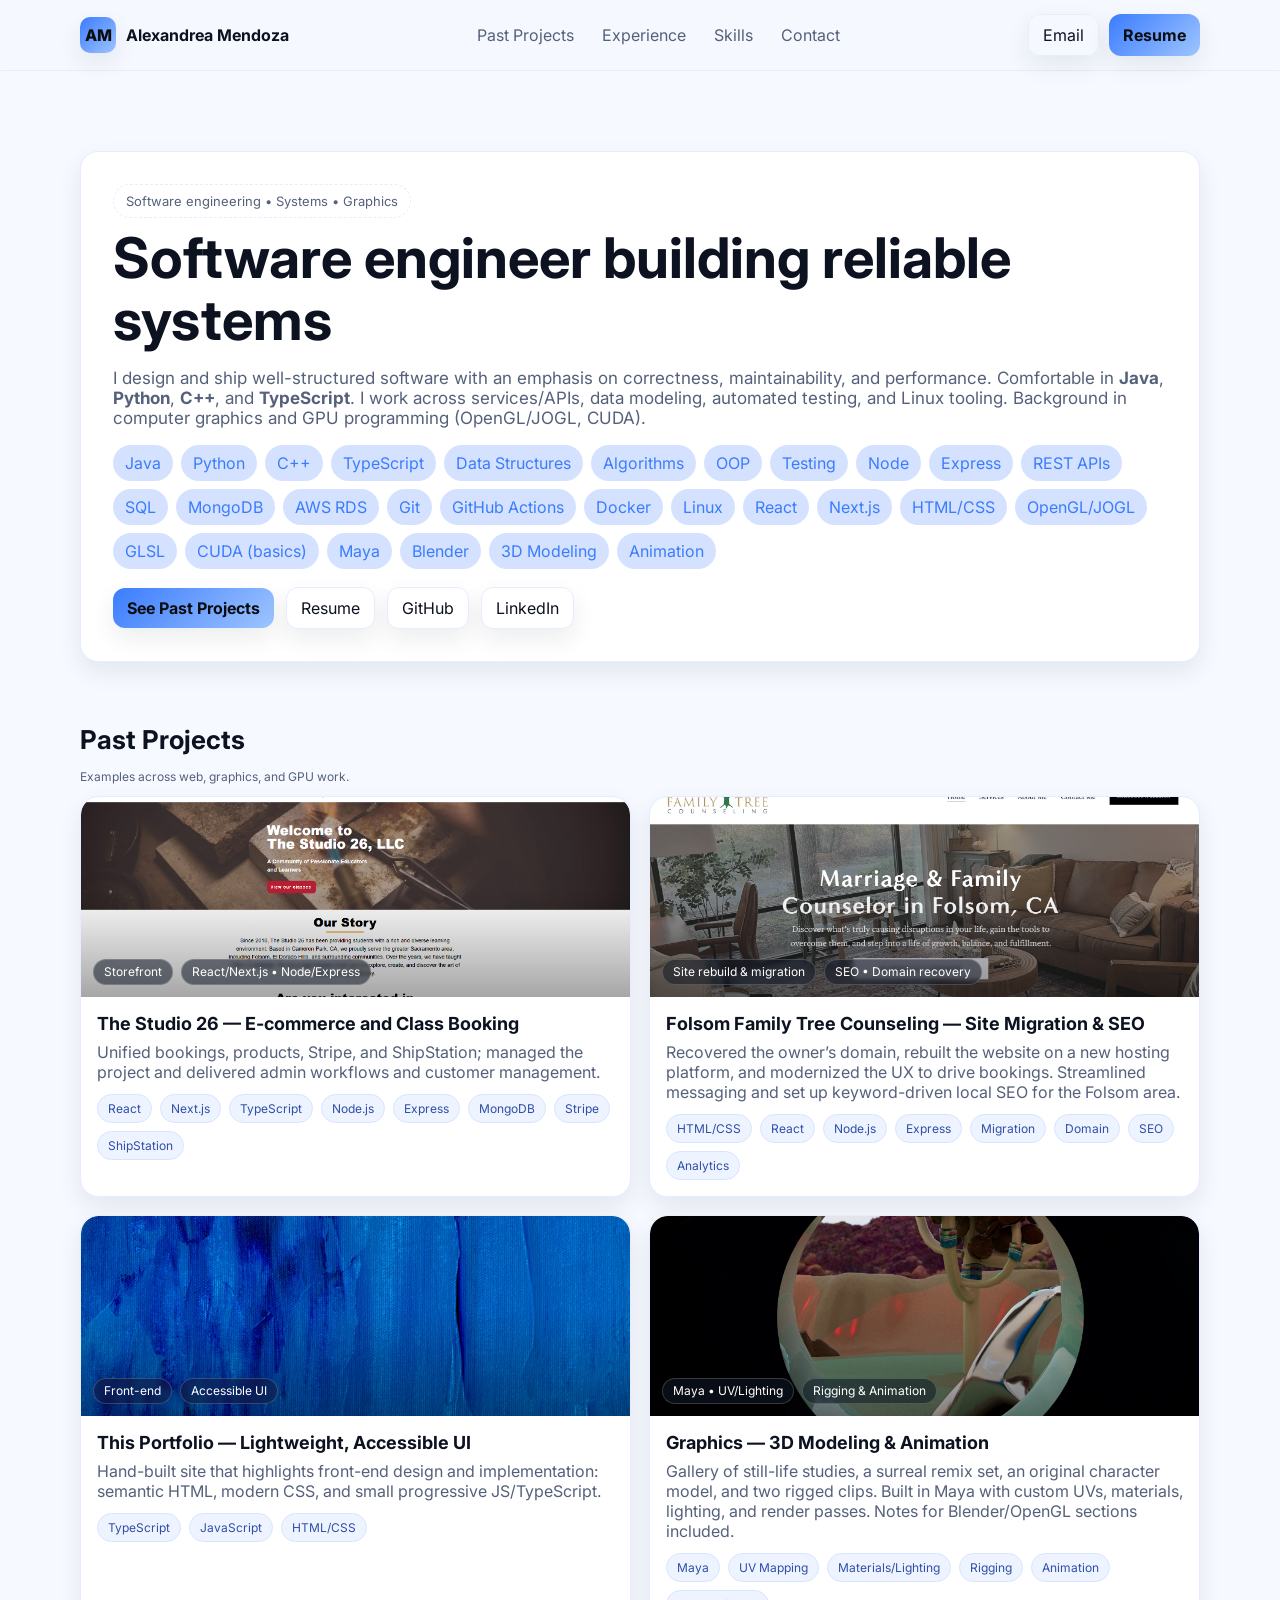
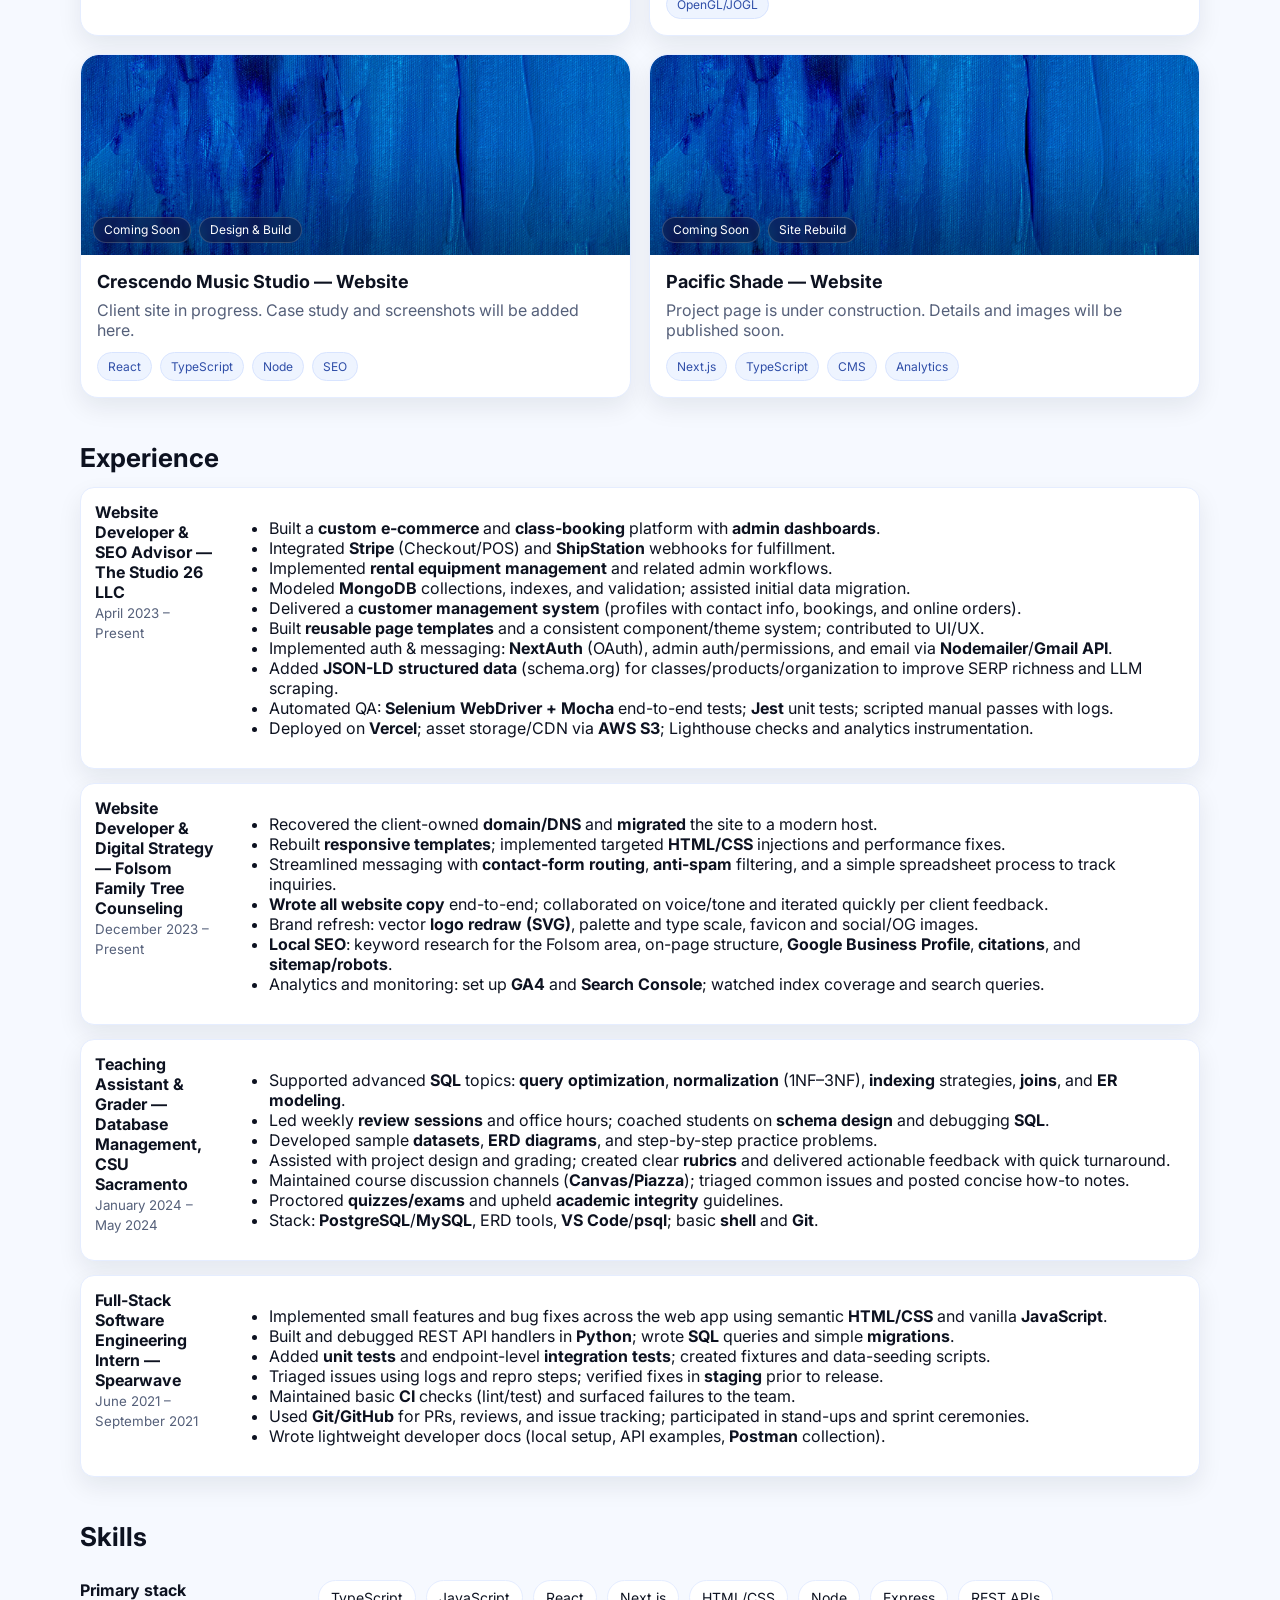
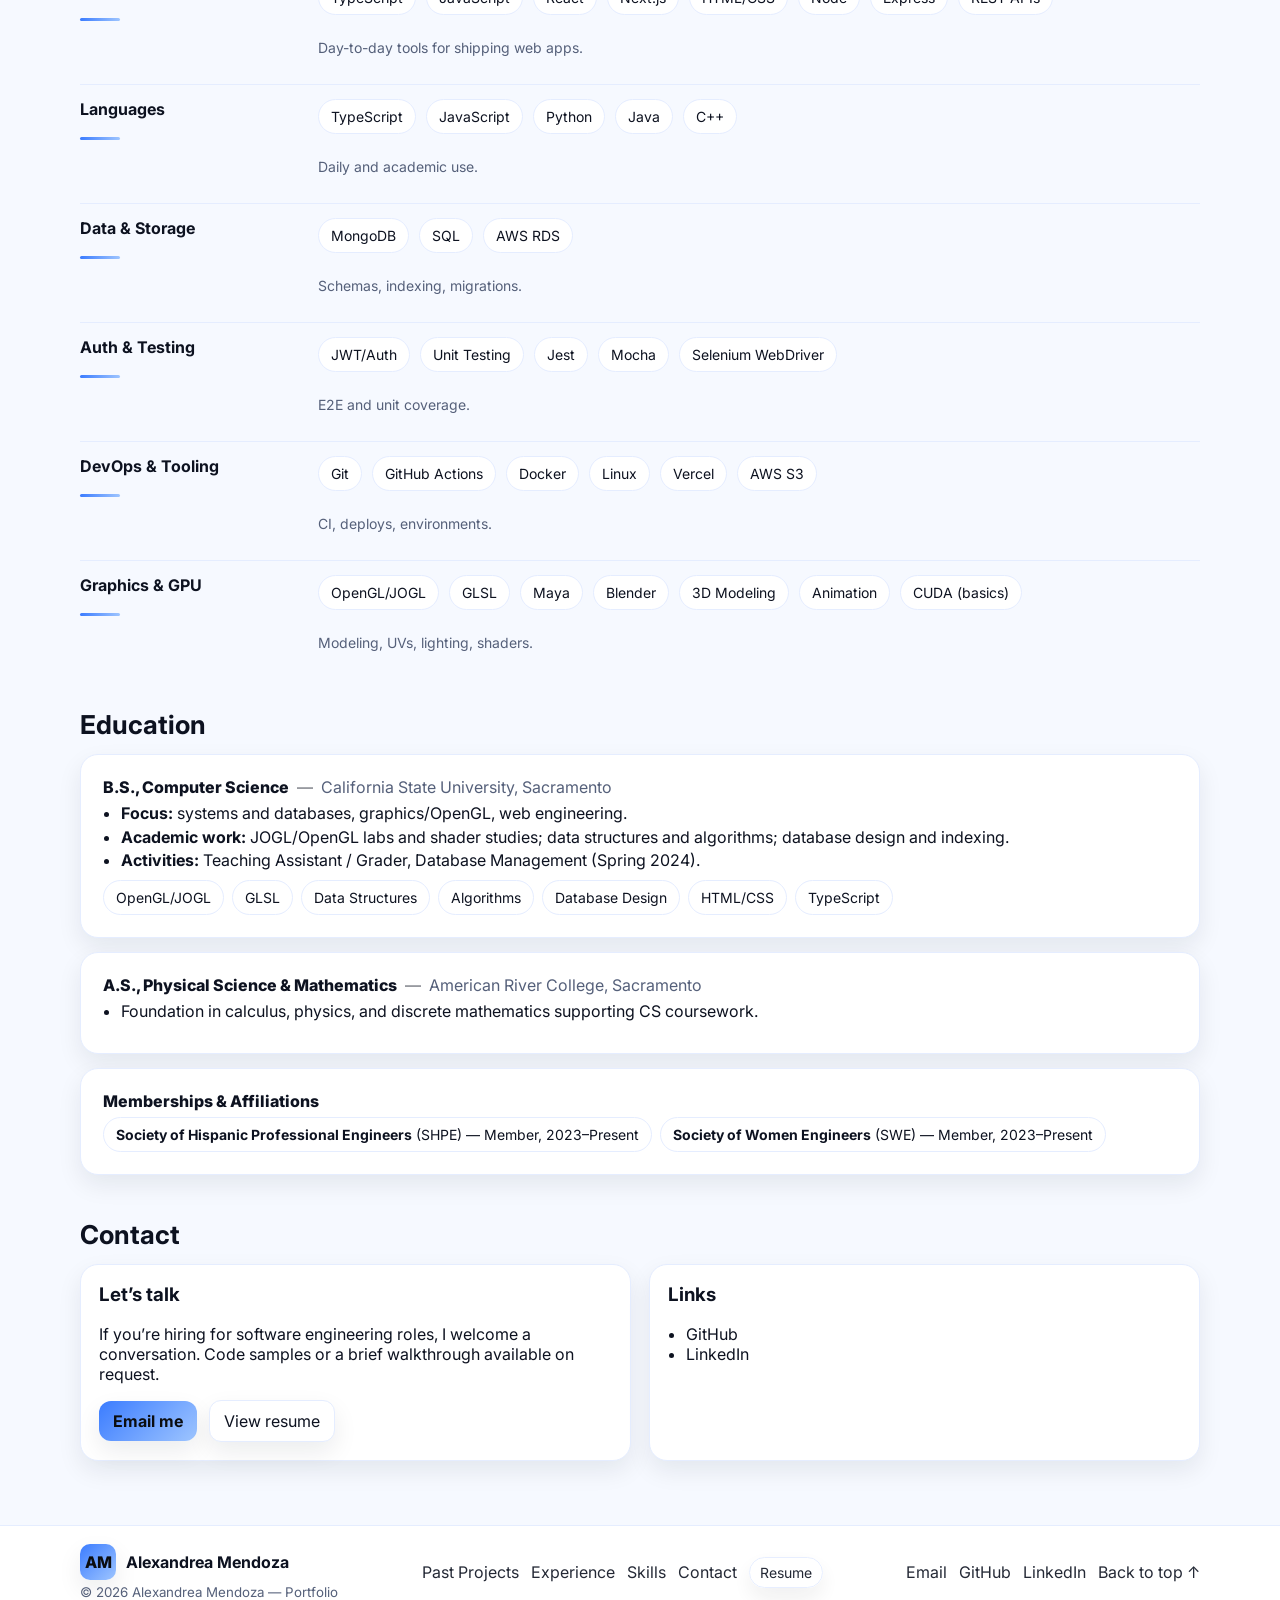
==== commit 96398c20: "feat: add “Coming Soon” cards, polish graphics & case studies • index.html 	•	Added Project 5 Cresce" ====
--- a/index.html
+++ b/index.html
@@ -1,19 +1,22 @@
 <!DOCTYPE html>
 <html lang="en">
 <head>
+  <!-- Home — Professional portfolio of Alexandrea Mendoza -->
   <meta charset="utf-8" />
   <meta name="viewport" content="width=device-width, initial-scale=1" />
   <title>Alexandrea Mendoza — Portfolio</title>
-  <meta name="description" content="Software engineer and builder. Systems, APIs, data, and graphics." />
+  <meta name="description" content="Software engineer focused on reliable systems, clean UX, and graphics. Services/APIs, data modeling, testing, and OpenGL." />
   <link rel="preconnect" href="https://fonts.googleapis.com">
   <link rel="preconnect" href="https://fonts.gstatic.com" crossorigin>
   <link href="https://fonts.googleapis.com/css2?family=Inter:wght@300;400;500;600;700;800&display=swap" rel="stylesheet">
   <link rel="stylesheet" href="style.css" />
 </head>
+
 <body>
+  <!-- Header -->
   <header class="site-header">
     <div class="container nav">
-      <a class="brand" href="#home">
+      <a class="brand" href="#home" aria-label="Go to top">
         <span class="logo" aria-hidden="true">AM</span>
         <span class="brand-text">Alexandrea Mendoza</span>
       </a>
@@ -24,38 +27,53 @@
         <a href="#contact">Contact</a>
       </nav>
       <div class="cta">
-        <a class="btn ghost" href="mailto:ammendo28@gmail.com" aria-label="Email Alex">Email</a>
+        <a class="btn ghost" href="mailto:ammendo28@gmail.com" aria-label="Email Alexandrea Mendoza">Email</a>
         <a class="btn primary" href="./Alexandrea-Mendoza-Resume.pdf" target="_blank" rel="noopener">Resume</a>
       </div>
     </div>
   </header>
 
-  <main class="container" id="home">
-    <!-- HERO -->
-    <section class="hero" aria-labelledby="hero-title">
-      <div class="card intro">
-        <span class="pill">Software engineering • Systems • Graphics</span>
-        <h1 id="hero-title">Builder of clean, reliable software</h1>
-        <p class="subtitle">I design and implement well-structured software focused on correctness, maintainability, and performance. Comfortable in Java, Python, C++, and TypeScript, I work across services/APIs, data modeling, testing, and Linux tooling. Background in computer graphics and GPU programming (OpenGL/JOGL, CUDA).</p>
-        <div class="stack">
-          <span class="tag">Java</span><span class="tag">Python</span><span class="tag">TypeScript</span><span class="tag">C++</span>
-          <span class="tag">Data Structures</span><span class="tag">Algorithms</span><span class="tag">OOP</span><span class="tag">Testing</span>
-          <span class="tag">Node</span><span class="tag">Express</span><span class="tag">REST APIs</span>
-          <span class="tag">SQL</span><span class="tag">MongoDB</span><span class="tag">AWS RDS</span>
-          <span class="tag">Git</span><span class="tag">GitHub Actions</span><span class="tag">Docker</span><span class="tag">Linux</span>
-          <span class="tag">React</span><span class="tag">Next.js</span><span class="tag">HTML/CSS</span>
-          <span class="tag">OpenGL/JOGL</span><span class="tag">GLSL</span><span class="tag">Maya</span><span class="tag">Blender</span><span class="tag">3D Modeling</span><span class="tag">Animation</span><span class="tag">CUDA (basics)</span>
+  <!-- Main -->
+  <main id="home">
+    <div class="container">
+      <!-- Hero -->
+      <section class="hero" aria-labelledby="hero-title" aria-describedby="hero-sub">
+        <div class="card intro">
+          <span class="pill">Software engineering • Systems • Graphics</span>
+
+          <h1 id="hero-title">Software engineer building reliable systems</h1>
+
+          <p class="subtitle" id="hero-sub">
+            I design and ship well-structured software with an emphasis on correctness, maintainability, and performance.
+            Comfortable in <strong>Java</strong>, <strong>Python</strong>, <strong>C++</strong>, and <strong>TypeScript</strong>.
+            I work across services/APIs, data modeling, automated testing, and Linux tooling. Background in computer graphics
+            and GPU programming (OpenGL/JOGL, CUDA).
+          </p>
+
+          <div class="stack">
+            <span class="tag">Java</span><span class="tag">Python</span><span class="tag">C++</span><span class="tag">TypeScript</span>
+            <span class="tag">Data Structures</span><span class="tag">Algorithms</span><span class="tag">OOP</span><span class="tag">Testing</span>
+            <span class="tag">Node</span><span class="tag">Express</span><span class="tag">REST APIs</span>
+            <span class="tag">SQL</span><span class="tag">MongoDB</span><span class="tag">AWS RDS</span>
+            <span class="tag">Git</span><span class="tag">GitHub Actions</span><span class="tag">Docker</span><span class="tag">Linux</span>
+            <span class="tag">React</span><span class="tag">Next.js</span><span class="tag">HTML/CSS</span>
+            <span class="tag">OpenGL/JOGL</span><span class="tag">GLSL</span><span class="tag">CUDA (basics)</span>
+            <span class="tag">Maya</span><span class="tag">Blender</span><span class="tag">3D Modeling</span><span class="tag">Animation</span>
+          </div>
+
+          <div class="row hero-actions" style="margin-top:18px">
+            <a class="btn primary" href="#past-projects">See Past Projects</a>
+            <a class="btn" href="./Alexandrea-Mendoza-Resume.pdf" target="_blank" rel="noopener">Resume</a>
+            <a class="btn" href="https://github.com/alexmendoza99" target="_blank" rel="noopener">GitHub</a>
+            <a class="btn" href="https://www.linkedin.com/in/ammendo28/" target="_blank" rel="noopener">LinkedIn</a>
+          </div>
         </div>
-        <div class="row hero-actions" style="margin-top:18px">
-          <a class="btn primary" href="#past-projects">See Past Projects</a>
-          <a class="btn" href="https://github.com/alexmendoza99" target="_blank" rel="noopener">GitHub</a>
-          <a class="btn" href="https://www.linkedin.com/in/alexandreamendoza" target="_blank" rel="noopener">LinkedIn</a>
-        </div>
-      </div>
-    </section>
-
-    <!-- PAST PROJECTS -->
-    <section class="section" id="past-projects" aria-labelledby="projects-title">
+      </section>
+    </div>
+
+  <!-- Past Projects -->
+  <section class="section" id="past-projects" aria-labelledby="projects-title">
+    <div class="container">
       <h2 id="projects-title">Past Projects</h2>
       <p class="note">Examples across web, graphics, and GPU work.</p>
 
@@ -63,7 +81,6 @@
         <!-- Project 1 — The Studio 26 -->
         <article class="item card project" aria-labelledby="proj-s26-title">
           <a class="stretched-link" href="project-studio26.html" aria-label="Read case study: The Studio 26"></a>
-
           <div class="thumb has-img">
             <img src="assets/thestudio26homepage.png"
                 alt="The Studio 26 storefront showing featured classes and products"
@@ -73,7 +90,6 @@
               <span class="badge">React/Next.js • Node/Express</span>
             </div>
           </div>
-
           <div class="meta">
             <h3 id="proj-s26-title">The Studio 26 — E-commerce and Class Booking</h3>
             <p>Unified bookings, products, Stripe, and ShipStation; managed the project and delivered admin workflows and customer management.</p>
@@ -88,7 +104,6 @@
         <!-- Project 2 — Folsom Family Tree Counseling -->
         <article class="item card project" aria-labelledby="proj-fftc-title">
           <a class="stretched-link" href="project-fftc.html" aria-label="Read case study: Folsom Family Tree Counseling"></a>
-
           <div class="thumb has-img">
             <img src="assets/fftc-services.png"
                 alt="Folsom Family Tree Counseling homepage"
@@ -98,7 +113,6 @@
               <span class="badge">SEO • Domain recovery</span>
             </div>
           </div>
-
           <div class="meta">
             <h3 id="proj-fftc-title">Folsom Family Tree Counseling — Site Migration &amp; SEO</h3>
             <p>Recovered the owner’s domain, rebuilt the website on a new hosting platform, and modernized the UX to drive bookings. Streamlined messaging and set up keyword-driven local SEO for the Folsom area.</p>
@@ -112,7 +126,6 @@
         <!-- Project 3 — This Portfolio -->
         <article class="item card project" aria-labelledby="proj-portfolio-title">
           <a class="stretched-link" href="project-portfolio.html" aria-label="Read case study: This Portfolio"></a>
-
           <div class="thumb has-img">
             <img src="assets/portfoliocard.jpg"
                 alt="Screenshot of this portfolio’s homepage"
@@ -122,230 +135,339 @@
               <span class="badge">Accessible UI</span>
             </div>
           </div>
-
           <div class="meta">
             <h3 id="proj-portfolio-title">This Portfolio — Lightweight, Accessible UI</h3>
-            <p>Hand-built site showcasing my front-end design &amp; implementation: semantic HTML, modern CSS, and small progressive JS/TypeScript.</p>
+            <p>Hand-built site that highlights front-end design and implementation: semantic HTML, modern CSS, and small progressive JS/TypeScript.</p>
             <div class="tags">
               <span>TypeScript</span><span>JavaScript</span><span>HTML/CSS</span>
             </div>
           </div>
         </article>
 
-        <!-- Project 4 — Graphics & OpenGL -->
+        <!-- Project 4 — 3D Graphics (Maya) -->
         <article class="item card project" aria-labelledby="proj-graphics-title">
-          <a class="stretched-link" href="project-graphics.html" aria-label="Read case study: Graphics & OpenGL"></a>
-
+          <a class="stretched-link" href="project-graphics.html" aria-label="View gallery: 3D Modeling & Animation"></a>
           <div class="thumb has-img">
             <img
-              src="assets/graphics-thumb.jpg"
-              alt="OpenGL scene with textured models, skybox, and lighting"
+              src="assets/3DMayaProj5.jpg"
+              alt="Surreal render from the Maya still-life remix series"
               loading="lazy" decoding="async">
             <div class="thumb-chips bottom">
-              <span class="badge">3D Modeling &amp; Animation</span>
-              <span class="badge">OpenGL/JOGL • GLSL</span>
-            </div>
-          </div>
-
-          <div class="meta">
-            <h3 id="proj-graphics-title">Graphics &amp; OpenGL — Modeling, Lighting, Animation</h3>
-            <p>Custom JOGL engine with skybox, textured models, ambient/directional lighting, and camera controls. Shader pipeline work plus assets modeled in Maya/Blender.</p>
-            <div class="tags">
-              <span>OpenGL/JOGL</span><span>GLSL</span><span>Java</span>
-              <span>Maya</span><span>Blender</span><span>3D Modeling</span><span>Animation</span>
-            </div>
-          </div>
-        </article>
+              <span class="badge">Maya • UV/Lighting</span>
+              <span class="badge">Rigging &amp; Animation</span>
+            </div>
+          </div>
+          <div class="meta">
+            <h3 id="proj-graphics-title">Graphics — 3D Modeling &amp; Animation</h3>
+            <p>Gallery of still-life studies, a surreal remix set, an original character model, and two rigged clips. Built in Maya with custom UVs, materials, lighting, and render passes. Notes for Blender/OpenGL sections included.</p>
+            <div class="tags">
+              <span>Maya</span><span>UV Mapping</span><span>Materials/Lighting</span>
+              <span>Rigging</span><span>Animation</span><span>OpenGL/JOGL</span>
+            </div>
+          </div>
+        </article>
+
+        <!-- Project 5 — Crescendo Music Studio (Coming Soon) -->
+        <article class="item card project" aria-labelledby="proj-crescendo-title">
+          <a class="stretched-link" href="#"
+            aria-disabled="true" tabindex="-1" onclick="return false;"
+            aria-label="Crescendo Music Studio (coming soon)"></a>
+          <div class="thumb has-img">
+            <img
+              src="assets/portfoliocard.jpg"
+              alt="Crescendo Music Studio — placeholder card image"
+              loading="lazy" decoding="async">
+            <div class="thumb-chips bottom">
+              <span class="badge">Coming Soon</span>
+              <span class="badge">Design &amp; Build</span>
+            </div>
+          </div>
+          <div class="meta">
+            <h3 id="proj-crescendo-title">Crescendo Music Studio — Website</h3>
+            <p>Client site in progress. Case study and screenshots will be added here.</p>
+            <div class="tags">
+              <span>React</span><span>TypeScript</span><span>Node</span><span>SEO</span>
+            </div>
+          </div>
+        </article>
+
+        <!-- Project 6 — Pacific Shade (Coming Soon) -->
+        <article class="item card project" aria-labelledby="proj-pacificshade-title">
+          <a class="stretched-link" href="#"
+            aria-disabled="true" tabindex="-1" onclick="return false;"
+            aria-label="Pacific Shade (coming soon)"></a>
+          <div class="thumb has-img">
+            <img
+              src="assets/portfoliocard.jpg"
+              alt="Pacific Shade — placeholder card image"
+              loading="lazy" decoding="async">
+            <div class="thumb-chips bottom">
+              <span class="badge">Coming Soon</span>
+              <span class="badge">Site Rebuild</span>
+            </div>
+          </div>
+          <div class="meta">
+            <h3 id="proj-pacificshade-title">Pacific Shade — Website</h3>
+            <p>Project page is under construction. Details and images will be published soon.</p>
+            <div class="tags">
+              <span>Next.js</span><span>TypeScript</span><span>CMS</span><span>Analytics</span>
+            </div>
+          </div>
+        </article>
+      </div>
+    </div>
+  </section>
+
+    <!-- Experience -->
+    <section class="section" id="experience" aria-labelledby="experience-title">
+      <div class="container">
+        <h2 id="experience-title">Experience</h2>
+
+        <div class="timeline">
+          <!-- The Studio 26 LLC -->
+          <div class="tl card">
+            <div>
+              <strong>Website Developer &amp; SEO Advisor — The Studio 26 LLC</strong><br />
+              <small>April 2023 – Present</small>
+            </div>
+            <div>
+              <ul class="points">
+                <li>Built a <strong>custom e-commerce</strong> and <strong>class-booking</strong> platform with <strong>admin dashboards</strong>.</li>
+                <li>Integrated <strong>Stripe</strong> (Checkout/POS) and <strong>ShipStation</strong> webhooks for fulfillment.</li>
+                <li>Implemented <strong>rental equipment management</strong> and related admin workflows.</li>
+                <li>Modeled <strong>MongoDB</strong> collections, indexes, and validation; assisted initial data migration.</li>
+                <li>Delivered a <strong>customer management system</strong> (profiles with contact info, bookings, and online orders).</li>
+                <li>Built <strong>reusable page templates</strong> and a consistent component/theme system; contributed to UI/UX.</li>
+                <li>Implemented auth &amp; messaging: <strong>NextAuth</strong> (OAuth), admin auth/permissions, and email via <strong>Nodemailer</strong>/<strong>Gmail API</strong>.</li>
+                <li>Added <strong>JSON-LD structured data</strong> (schema.org) for classes/products/organization to improve SERP richness and LLM scraping.</li>
+                <li>Automated QA: <strong>Selenium WebDriver + Mocha</strong> end-to-end tests; <strong>Jest</strong> unit tests; scripted manual passes with logs.</li>
+                <li>Deployed on <strong>Vercel</strong>; asset storage/CDN via <strong>AWS S3</strong>; Lighthouse checks and analytics instrumentation.</li>
+              </ul>
+            </div>
+          </div>
+
+          <!-- Folsom Family Tree Counseling -->
+          <div class="tl card">
+            <div>
+              <strong>Website Developer &amp; Digital Strategy — Folsom Family Tree Counseling</strong><br />
+              <small>December 2023 – Present</small>
+            </div>
+            <div>
+              <ul class="points">
+                <li>Recovered the client-owned <strong>domain/DNS</strong> and <strong>migrated</strong> the site to a modern host.</li>
+                <li>Rebuilt <strong>responsive templates</strong>; implemented targeted <strong>HTML/CSS</strong> injections and performance fixes.</li>
+                <li>Streamlined messaging with <strong>contact-form routing</strong>, <strong>anti-spam</strong> filtering, and a simple spreadsheet process to track inquiries.</li>
+                <li><strong>Wrote all website copy</strong> end-to-end; collaborated on voice/tone and iterated quickly per client feedback.</li>
+                <li>Brand refresh: vector <strong>logo redraw (SVG)</strong>, palette and type scale, favicon and social/OG images.</li>
+                <li><strong>Local SEO</strong>: keyword research for the Folsom area, on-page structure, <strong>Google Business Profile</strong>, <strong>citations</strong>, and <strong>sitemap/robots</strong>.</li>
+                <li>Analytics and monitoring: set up <strong>GA4</strong> and <strong>Search Console</strong>; watched index coverage and search queries.</li>
+              </ul>
+            </div>
+          </div>
+
+          <!-- Teaching Assistant & Grader -->
+          <div class="tl card">
+            <div>
+              <strong>Teaching Assistant &amp; Grader — Database Management, CSU Sacramento</strong><br />
+              <small>January 2024 – May 2024</small>
+            </div>
+            <div>
+              <ul class="points">
+                <li>Supported advanced <strong>SQL</strong> topics: <strong>query optimization</strong>, <strong>normalization</strong> (1NF–3NF), <strong>indexing</strong> strategies, <strong>joins</strong>, and <strong>ER modeling</strong>.</li>
+                <li>Led weekly <strong>review sessions</strong> and office hours; coached students on <strong>schema design</strong> and debugging <strong>SQL</strong>.</li>
+                <li>Developed sample <strong>datasets</strong>, <strong>ERD diagrams</strong>, and step-by-step practice problems.</li>
+                <li>Assisted with project design and grading; created clear <strong>rubrics</strong> and delivered actionable feedback with quick turnaround.</li>
+                <li>Maintained course discussion channels (<strong>Canvas/Piazza</strong>); triaged common issues and posted concise how-to notes.</li>
+                <li>Proctored <strong>quizzes/exams</strong> and upheld <strong>academic integrity</strong> guidelines.</li>
+                <li>Stack: <strong>PostgreSQL</strong>/<strong>MySQL</strong>, ERD tools, <strong>VS Code</strong>/<strong>psql</strong>; basic <strong>shell</strong> and <strong>Git</strong>.</li>
+              </ul>
+            </div>
+          </div>
+
+          <!-- Full-Stack Software Engineering Intern -->
+          <div class="tl card">
+            <div>
+              <strong>Full-Stack Software Engineering Intern — Spearwave</strong><br />
+              <small>June 2021 – September 2021</small>
+            </div>
+            <div>
+              <ul class="points">
+                <li>Implemented small features and bug fixes across the web app using semantic <strong>HTML/CSS</strong> and vanilla <strong>JavaScript</strong>.</li>
+                <li>Built and debugged REST API handlers in <strong>Python</strong>; wrote <strong>SQL</strong> queries and simple <strong>migrations</strong>.</li>
+                <li>Added <strong>unit tests</strong> and endpoint-level <strong>integration tests</strong>; created fixtures and data-seeding scripts.</li>
+                <li>Triaged issues using logs and repro steps; verified fixes in <strong>staging</strong> prior to release.</li>
+                <li>Maintained basic <strong>CI</strong> checks (lint/test) and surfaced failures to the team.</li>
+                <li>Used <strong>Git/GitHub</strong> for PRs, reviews, and issue tracking; participated in stand-ups and sprint ceremonies.</li>
+                <li>Wrote lightweight developer docs (local setup, API examples, <strong>Postman</strong> collection).</li>
+              </ul>
+            </div>
+          </div>
+        </div>
       </div>
     </section>
 
-    <!-- EXPERIENCE -->
-    <section class="section" id="experience" aria-labelledby="experience-title">
-      <h2 id="experience-title">Experience</h2>
-
-      <div class="timeline">
-
-        <!-- The Studio 26 LLC -->
-        <div class="tl card">
-          <div>
-            <strong>Website Developer &amp; SEO Advisor — The Studio 26 LLC</strong><br />
-            <small>April 2023 – Present</small>
-          </div>
-          <div>
-            <ul class="points">
-              <li>Built a custom e-commerce &amp; class-booking platform with admin dashboards.</li>
-              <li>Integrated <strong>Stripe</strong> (Checkout/POS) and <strong>ShipStation</strong> webhooks for fulfillment.</li>
-              <li>Implemented rental equipment management and related admin workflows.</li>
-              <li>Modeled <strong>MongoDB</strong> collections, indexes, and validation; assisted initial data migration.</li>
-              <li>Delivered a customer management system (profiles with contact info, bookings, and online orders).</li>
-              <li>Built reusable page templates and a consistent component/theme system; contributed to UI/UX.</li>
-              <li>Implemented auth &amp; messaging: <strong>NextAuth</strong> (OAuth), admin auth/permissions, and email via <strong>Nodemailer</strong>/<strong>Gmail API</strong>.</li>
-              <li>Added <strong>JSON-LD structured data</strong> (schema.org) for classes/products/organization to improve SERP richness and LLM scraping.</li>
-              <li>Automated QA: <strong>Selenium WebDriver + Mocha</strong> end-to-end tests; <strong>Jest</strong> unit tests; scripted manual passes with logs.</li>
-              <li>Deployed on <strong>Vercel</strong>; asset storage/CDN via <strong>AWS S3</strong>; Lighthouse checks and analytics instrumentation.</li>
+    <!-- Skills -->
+    <section class="section" id="skills" aria-labelledby="skills-title">
+      <div class="container">
+        <h2 id="skills-title">Skills</h2>
+
+        <div class="skills-rows">
+          <div class="skill-row">
+            <div class="skill-label">Primary stack</div>
+            <div class="skill-chips">
+              <span class="chip">TypeScript</span><span class="chip">JavaScript</span><span class="chip">React</span>
+              <span class="chip">Next.js</span><span class="chip">HTML/CSS</span><span class="chip">Node</span>
+              <span class="chip">Express</span><span class="chip">REST APIs</span>
+            </div>
+            <div class="skill-note">Day-to-day tools for shipping web apps.</div>
+          </div>
+
+          <div class="skill-row">
+            <div class="skill-label">Languages</div>
+            <div class="skill-chips">
+              <span class="chip">TypeScript</span><span class="chip">JavaScript</span><span class="chip">Python</span>
+              <span class="chip">Java</span><span class="chip">C++</span>
+            </div>
+            <div class="skill-note">Daily and academic use.</div>
+          </div>
+
+          <div class="skill-row">
+            <div class="skill-label">Data &amp; Storage</div>
+            <div class="skill-chips">
+              <span class="chip">MongoDB</span><span class="chip">SQL</span><span class="chip">AWS RDS</span>
+            </div>
+            <div class="skill-note">Schemas, indexing, migrations.</div>
+          </div>
+
+          <div class="skill-row">
+            <div class="skill-label">Auth &amp; Testing</div>
+            <div class="skill-chips">
+              <span class="chip">JWT/Auth</span><span class="chip">Unit Testing</span><span class="chip">Jest</span>
+              <span class="chip">Mocha</span><span class="chip">Selenium WebDriver</span>
+            </div>
+            <div class="skill-note">E2E and unit coverage.</div>
+          </div>
+
+          <div class="skill-row">
+            <div class="skill-label">DevOps &amp; Tooling</div>
+            <div class="skill-chips">
+              <span class="chip">Git</span><span class="chip">GitHub Actions</span><span class="chip">Docker</span>
+              <span class="chip">Linux</span><span class="chip">Vercel</span><span class="chip">AWS S3</span>
+            </div>
+            <div class="skill-note">CI, deploys, environments.</div>
+          </div>
+
+          <div class="skill-row">
+            <div class="skill-label">Graphics &amp; GPU</div>
+            <div class="skill-chips">
+              <span class="chip">OpenGL/JOGL</span><span class="chip">GLSL</span><span class="chip">Maya</span>
+              <span class="chip">Blender</span><span class="chip">3D Modeling</span><span class="chip">Animation</span>
+              <span class="chip">CUDA (basics)</span>
+            </div>
+            <div class="skill-note">Modeling, UVs, lighting, shaders.</div>
+          </div>
+        </div>
+      </div>
+    </section>
+
+    <!-- Education -->
+    <section class="section" id="education" aria-labelledby="education-title">
+      <div class="container">
+        <h2 id="education-title">Education</h2>
+
+        <div class="edu">
+          <article class="edu-item card pad">
+            <header class="edu-head">
+              <strong class="edu-degree">B.S., Computer Science</strong>
+              <span class="edu-sep">—</span>
+              <span class="edu-school">California State University, Sacramento</span>
+            </header>
+            <ul class="edu-meta">
+              <li><b>Focus:</b> systems and databases, graphics/OpenGL, web engineering.</li>
+              <li><b>Academic work:</b> JOGL/OpenGL labs and shader studies; data structures and algorithms; database design and indexing.</li>
+              <li><b>Activities:</b> Teaching Assistant / Grader, Database Management (Spring 2024).</li>
             </ul>
-          </div>
+            <div class="edu-chips">
+              <span class="chip">OpenGL/JOGL</span><span class="chip">GLSL</span><span class="chip">Data Structures</span>
+              <span class="chip">Algorithms</span><span class="chip">Database Design</span><span class="chip">HTML/CSS</span>
+              <span class="chip">TypeScript</span>
+            </div>
+          </article>
+
+          <article class="edu-item card pad">
+            <header class="edu-head">
+              <strong class="edu-degree">A.S., Physical Science &amp; Mathematics</strong>
+              <span class="edu-sep">—</span>
+              <span class="edu-school">American River College, Sacramento</span>
+            </header>
+            <ul class="edu-meta">
+              <li>Foundation in calculus, physics, and discrete mathematics supporting CS coursework.</li>
+            </ul>
+          </article>
+
+          <article class="edu-item card pad">
+            <header class="edu-head">
+              <strong class="edu-degree">Memberships &amp; Affiliations</strong>
+            </header>
+            <div class="edu-chips">
+              <span class="chip"><strong>Society of Hispanic Professional Engineers</strong> (SHPE) — Member, 2023–Present</span>
+              <span class="chip"><strong>Society of Women Engineers</strong> (SWE) — Member, 2023–Present</span>
+            </div>
+          </article>
         </div>
-
-        <!-- Folsom Family Tree Counseling -->
-        <div class="tl card">
-          <div>
-            <strong>Website Developer &amp; Digital Strategy — Folsom Family Tree Counseling</strong><br />
-            <small>December 2023 – Present</small>
-          </div>
-          <div>
-            <ul class="points">
-              <li>Recovered the client-owned <strong>domain/DNS</strong> and migrated the site to a modern host.</li>
-              <li>Rebuilt responsive templates; implemented targeted <strong>HTML/CSS</strong> injections and performance fixes.</li>
-              <li>Streamlined messaging: contact-form routing, anti-spam filtering, and a simple spreadsheet process to track inquiries.</li>
-              <li><strong>Wrote all website copy</strong> end-to-end; collaborated on voice/tone and iterated quickly per client feedback.</li>
-              <li>Brand refresh: vector <strong>logo redraw (SVG)</strong>, palette &amp; type scale, favicon and social/OG images.</li>
-              <li>Local SEO: keyword research for the Folsom area, on-page structure, <strong>Google Business Profile</strong>, citations, sitemap/robots.</li>
-              <li>Analytics &amp; monitoring: set up <strong>GA4</strong> and <strong>Search Console</strong>; watched index coverage and search queries.</li>
+      </div>
+    </section>
+
+    <!-- Contact -->
+    <section class="section" id="contact" aria-labelledby="contact-title">
+      <div class="container">
+        <h2 id="contact-title">Contact</h2>
+        <div class="contact-card">
+          <div class="card">
+            <h3 class="no-top">Let’s talk</h3>
+            <p>If you’re hiring for software engineering roles, I welcome a conversation. Code samples or a brief walkthrough available on request.</p>
+            <div class="row">
+              <a class="btn primary" href="mailto:ammendo28@gmail.com">Email me</a>
+              <a class="btn" href="./Alexandrea-Mendoza-Resume.pdf" target="_blank" rel="noopener">View resume</a>
+            </div>
+          </div>
+          <div class="card">
+            <h3 class="no-top">Links</h3>
+            <ul class="links">
+              <li><a href="https://github.com/alexmendoza99" target="_blank" rel="noopener">GitHub</a></li>
+              <li><a href="https://www.linkedin.com/in/ammendo28/" target="_blank" rel="noopener">LinkedIn</a></li>
             </ul>
           </div>
-        </div>
-
-        <!-- Teaching Assistant & Grader -->
-        <div class="tl card">
-          <div>
-            <strong>Teaching Assistant &amp; Grader — Database Management, CSU Sacramento</strong><br />
-            <small>January 2024 – May 2024</small>
-          </div>
-          <div>
-            <ul class="points">
-               <li>Supported advanced SQL topics: query optimization, normalization (1NF–3NF), indexing strategies, joins, and ER modeling.</li>
-              <li>Led weekly review sessions and office hours; coached students on schema design and debugging SQL.</li>
-              <li>Developed sample datasets, ERD diagrams, and step-by-step practice problems used in labs and study guides.</li>
-              <li>Assisted with project design and grading; created clear rubrics and delivered actionable feedback with quick turnaround.</li>
-              <li>Maintained course discussion channels (Canvas/Piazza); triaged common issues and posted concise how-to notes.</li>
-              <li>Proctored quizzes/exams and upheld academic-integrity guidelines.</li>
-              <li>Stack: PostgreSQL/MySQL, ERD tools, VS Code/psql; basic shell and Git for starter code and submissions.</li>
-            </ul>
-          </div>
-        </div>
-
-        <!-- Full-Stack Software Engineering Intern -->
-        <div class="tl card">
-          <div>
-            <strong>Full-Stack Software Engineering Intern — Spearwave</strong><br />
-            <small>June 2021 – September 2021</small>
-          </div>
-          <div>
-            <ul class="points">
-              <li>Implemented small features &amp; bug fixes across the web app using semantic HTML/CSS and vanilla JavaScript, working from tickets and code reviews.</li>
-              <li>Built and debugged REST API handlers in <strong>Python</strong>; wrote SQL queries and simple migrations to support new data fields.</li>
-              <li>Added unit tests and endpoint-level integration tests; created fixtures and data-seeding scripts to make tests reliable.</li>
-              <li>Triaged issues using logs and repro steps, wrote minimal repros, and verified fixes in staging prior to release.</li>
-              <li>Maintained basic CI checks (lint/test) to keep the main branch green and surfaced failures to the team.</li>
-              <li>Used Git/GitHub for PRs, reviews, and issue tracking; participated in daily stand-ups, sprint planning, and retrospectives.</li>
-              <li>Wrote lightweight developer docs (local setup, API examples, Postman collection) to improve onboarding and handoffs.</li>
-            </ul>
-          </div>
-        </div>
-
-      </div>
-    </section>
-
-
-    <!-- SKILLS -->
-    <section class="section" id="skills" aria-labelledby="skills-title">
-      <h2 id="skills-title">Skills</h2>
-      <div class="skills">
-        <span class="chip">Java</span>
-        <span class="chip">Python</span>
-        <span class="chip">TypeScript</span>
-        <span class="chip">C++</span>
-        <span class="chip">Data Structures</span>
-        <span class="chip">Algorithms</span>
-        <span class="chip">OOP</span>
-        <span class="chip">Unit Testing</span>
-
-        <span class="chip">Node</span>
-        <span class="chip">Express</span>
-        <span class="chip">REST APIs</span>
-        <span class="chip">SQL</span>
-        <span class="chip">MongoDB</span>
-        <span class="chip">AWS RDS</span>
-        <span class="chip">JWT/Auth</span>
-
-        <span class="chip">Git</span>
-        <span class="chip">GitHub Actions</span>
-        <span class="chip">Docker</span>
-        <span class="chip">Linux</span>
-
-        <span class="chip">React</span>
-        <span class="chip">Next.js</span>
-        <span class="chip">HTML/CSS</span>
-
-        <span class="chip">OpenGL/JOGL</span>
-        <span class="chip">GLSL</span>
-        <span class="chip">Maya</span>
-        <span class="chip">Blender</span>
-        <span class="chip">3D Modeling</span>
-        <span class="chip">Animation</span>
-        <span class="chip">CUDA (basics)</span>
-      </div>
-    </section>
-
-    <!-- EDUCATION -->
-    <section class="section" id="education" aria-labelledby="education-title">
-      <h2 id="education-title">Education</h2>
-      <div class="card pad">
-        <ul class="meta-list">
-          <li><strong>B.S., Computer Science</strong> — California State University, Sacramento</li>
-          <li><strong>A.S., Physical Science &amp; Mathematics</strong> — American River College, Sacramento</li>
-        </ul>
-      </div>
-    </section>
-
-    <!-- CONTACT -->
-    <section class="section" id="contact" aria-labelledby="contact-title">
-      <h2 id="contact-title">Contact</h2>
-      <div class="contact-card">
-        <div class="card">
-          <h3 class="no-top">Let’s talk</h3>
-          <p>If you are hiring for software engineer roles, I welcome a conversation. Code samples or a brief walkthrough available on request.</p>
-          <div class="row">
-            <a class="btn primary" href="mailto:ammendo28@gmail.com">Email me</a>
-            <a class="btn" href="./Alexandrea-Mendoza-Resume.pdf" target="_blank" rel="noopener">View resume</a>
-          </div>
-        </div>
-        <div class="card">
-          <h3 class="no-top">Links</h3>
-          <ul class="links">
-            <li><a href="https://github.com/alexmendoza99" target="_blank" rel="noopener">GitHub</a></li>
-            <li><a href="https://www.linkedin.com/in/ammendo28/" target="_blank" rel="noopener">LinkedIn</a></li>
-          </ul>
         </div>
       </div>
     </section>
   </main>
 
-    <footer class="footer">
-      <div class="container foot">
-        <div class="foot-brand">
-          <a class="brand" href="./index.html">
-            <span class="logo" aria-hidden="true">AM</span>
-            <span class="brand-text">Alexandrea Mendoza</span>
-          </a>
-          <small>© <span id="year"></span> Alexandrea Mendoza — Portfolio</small>
-        </div>
-        <nav class="foot-links" aria-label="Footer navigation">
-          <a href="./index.html#past-projects">Past Projects</a>
-          <a href="./index.html#experience">Experience</a>
-          <a href="./index.html#skills">Skills</a>
-          <a href="./index.html#contact">Contact</a>
-          <a class="btn ghost sm" href="./Alex-Mendoza-Resume.pdf" target="_blank" rel="noopener">Resume</a>
-        </nav>
-        <div class="foot-social" aria-label="Contact and social">
-          <a href="mailto:alexmendoza99@gmail.com">Email</a>
-          <a href="https://github.com/alexmendoza99" target="_blank" rel="noopener">GitHub</a>
-          <a href="https://www.linkedin.com/in/alexandreamendoza" target="_blank" rel="noopener">LinkedIn</a>
-          <a href="#top" class="back-to-top">Back to top ↑</a>
-        </div>
-      </div>
-    </footer>
+  <!-- Footer -->
+  <footer class="footer">
+    <div class="container foot">
+      <div class="foot-brand">
+        <a class="brand" href="./index.html">
+          <span class="logo" aria-hidden="true">AM</span>
+          <span class="brand-text">Alexandrea Mendoza</span>
+        </a>
+        <small>© <span id="year"></span> Alexandrea Mendoza — Portfolio</small>
+      </div>
+      <nav class="foot-links" aria-label="Footer navigation">
+        <a href="./index.html#past-projects">Past Projects</a>
+        <a href="./index.html#experience">Experience</a>
+        <a href="./index.html#skills">Skills</a>
+        <a href="./index.html#contact">Contact</a>
+        <a class="btn ghost sm" href="./Alexandrea-Mendoza-Resume.pdf" target="_blank" rel="noopener">Resume</a>
+      </nav>
+      <div class="foot-social" aria-label="Contact and social">
+        <a href="mailto:ammendo28@gmail.com">Email</a>
+        <a href="https://github.com/alexmendoza99" target="_blank" rel="noopener">GitHub</a>
+        <a href="https://www.linkedin.com/in/ammendo28/" target="_blank" rel="noopener">LinkedIn</a>
+        <a href="#top" class="back-to-top">Back to top ↑</a>
+      </div>
+    </div>
+  </footer>
 
   <script>
     document.getElementById('year').textContent = new Date().getFullYear();
--- a/style.css
+++ b/style.css
@@ -1,303 +1,347 @@
+/* ===================== THEME TOKENS ===================== */
 :root{
-  /* Light theme as default (brighter, blue-forward) */
-  --bg: #f6f9ff;           /* soft blue tint */
-  --panel: #ffffff;         /* white cards */
-  --text: #0d1220;          /* deep navy text */
-  --muted: #55607a;         /* muted slate */
-  --brand: #3b7cff;         /* primary blue */
-  --brand-2: #9ec5ff;       /* light blue for gradients */
-  --accent: #3bb3ff;        /* secondary accent blue */
-  --border: #e5edff;        /* subtle blue border */
-  --shadow: 0 10px 25px rgba(9,20,40,.08);
-  --radius: 18px;
-}
-
-/* Prefer dark only if the OS requests it
+  --bg:#f6f9ff;         /* page background */
+  --panel:#ffffff;      /* card background */
+  --text:#0d1220;       /* primary text */
+  --muted:#55607a;      /* secondary text */
+  --brand:#3b7cff;      /* primary brand */
+  --brand-2:#9ec5ff;    /* brand gradient light */
+  --accent:#3bb3ff;     /* secondary accent */
+  --border:#e5edff;     /* borders */
+  --shadow:0 10px 25px rgba(9,20,40,.08);
+  --radius:18px;
+}
+
+/* ===================== GLOBAL ===================== */
+*{ box-sizing:border-box }
+html,body{
+  margin:0; padding:0; background:var(--bg); color:var(--text);
+  font-family:Inter, system-ui, -apple-system, Segoe UI, Roboto, "Helvetica Neue", Arial, "Apple Color Emoji", "Segoe UI Emoji";
+}
+a{ color:inherit; text-decoration:none }
+.container{ width:min(1120px,92vw); margin:0 auto }
+
+/* ===================== HEADER ===================== */
+.site-header{
+  position:sticky; top:0; z-index:10;
+  backdrop-filter:saturate(180%) blur(12px);
+  background:color-mix(in hsl, var(--bg) 72%, transparent);
+  border-bottom:1px solid var(--border);
+}
+.nav{ display:flex; align-items:center; justify-content:space-between; padding:14px 0 }
+.brand{ display:flex; align-items:center; gap:10px }
+.logo{
+  width:36px; height:36px; border-radius:10px; display:grid; place-items:center;
+  font-weight:800; color:#0b0d10; background:linear-gradient(135deg, var(--brand), var(--brand-2));
+  box-shadow:var(--shadow);
+}
+.brand-text{ font-weight:700 }
+.site-header nav a{ padding:8px 12px; border-radius:10px; color:var(--muted) }
+.site-header nav a:hover{ background:var(--panel); color:var(--text) }
+
+/* Buttons */
+.cta{ display:flex; gap:10px }
+.btn{
+  display:inline-flex; align-items:center; gap:8px;
+  padding:10px 14px; border-radius:12px;
+  border:1px solid var(--border); background:var(--panel); color:var(--text);
+  box-shadow:var(--shadow);
+}
+.btn.primary{ background:linear-gradient(135deg, var(--brand), var(--brand-2)); color:#0b0d10; font-weight:700; border:none }
+.btn.ghost{ background:transparent }
+.btn.sm{ padding:6px 10px; border-radius:999px; font-size:14px }
+
+/* ===================== HERO / CARDS ===================== */
+.hero{ display:grid; grid-template-columns:1fr; gap:0; padding:80px 0 40px }
+.card{ background:var(--panel); border:1px solid var(--border); border-radius:var(--radius); box-shadow:var(--shadow) }
+.card.pad{ padding:22px }
+.intro{ padding:32px }
+.pill{
+  display:inline-flex; align-items:center; gap:8px;
+  font-size:13px; color:var(--muted); padding:8px 12px; border:1px dashed var(--border); border-radius:999px;
+}
+h1{ font-size:clamp(40px,6vw,56px); line-height:1.1; margin:10px 0 }
+.subtitle{ color:var(--muted); font-size:17px }
+.stack{ display:flex; flex-wrap:wrap; gap:8px; margin-top:10px }
+.tag{ padding:8px 12px; border-radius:999px; background:color-mix(in hsl, var(--brand) 22%, transparent); color:var(--brand) }
+.row{ display:flex; gap:12px; align-items:center }
+.note{ font-size:12px; color:var(--muted); margin-top:10px }
+
+/* ===================== SECTIONS / GRIDS ===================== */
+.section{ padding:22px 0 }
+.section h2{ font-size:26px; margin:0 0 14px }
+.grid{ display:grid; grid-template-columns:repeat(12,1fr); gap:18px }
+.grid-2{ display:grid; grid-template-columns:1fr 1fr; gap:18px }
+.meta-grid{ display:grid; grid-template-columns:repeat(4,1fr); gap:12px; margin-top:12px }
+
+/* ===================== PROJECT CARDS ===================== */
+.projects .item{
+  grid-column:span 6; display:flex; flex-direction:column; overflow:hidden;
+}
+.projects .meta{ padding:16px }
+.projects .meta h3{ margin:0 0 8px; font-size:18px }
+.projects .meta p{ margin:0 0 12px; color:var(--muted) }
+.projects .meta .tags{ display:flex; flex-wrap:wrap; gap:8px }
+.projects .meta .tags span{
+  font-size:12px; padding:6px 10px; border-radius:999px;
+  background:#eef4ff; color:#2f4ea8; border:1px solid #d8e4ff;
+}
+
+/* Image thumbnails (supports .has-img and legacy .img-thumb) */
+.projects .thumb.has-img,
+.projects .thumb.img-thumb{
+  position:relative; display:block; overflow:hidden;
+  height:200px; padding:0; background:#dfe9ff;
+  border-top-left-radius:var(--radius); border-top-right-radius:var(--radius);
+}
+.projects .thumb.has-img img,
+.projects .thumb.img-thumb img{
+  position:absolute; inset:0; width:100%; height:100%; object-fit:cover; display:block;
+}
+/* Bottom fade for caption/chips readability */
+.projects .thumb.has-img::after,
+.projects .thumb.img-thumb::after{
+  content:""; position:absolute; inset:0; pointer-events:none;
+  background:linear-gradient(to top, rgba(0,0,0,.35) 0%, rgba(0,0,0,0) 55%);
+}
+
+/* Overlay chips/captions pinned to bottom */
+.projects .thumb.has-img .badges,
+.projects .thumb.img-thumb .badges,
+.projects .thumb.has-img .thumb-chips,
+.projects .thumb.img-thumb .thumb-chips{
+  position:absolute; bottom:12px; left:12px; right:auto; top:auto;
+  display:flex; flex-wrap:wrap; gap:8px; z-index:1;
+}
+
+/* Chip overlay */
+.badge{
+  font-size:12px; line-height:1; padding:6px 10px; border-radius:999px;
+  color:#fff; background:rgba(17,24,39,.55);
+  border:1px solid rgba(255,255,255,.18); backdrop-filter:saturate(140%) blur(2px);
+}
+
+/* Hover affordance */
+.projects .project{ position:relative; transition:transform .12s ease, box-shadow .12s ease }
+.projects .project:hover{ transform:translateY(-2px); box-shadow:var(--shadow) }
+.stretched-link{ position:absolute; inset:0; z-index:2 }
+
+/* ===================== TIMELINE / SKILLS / CONTACT ===================== */
+.timeline{ display:flex; flex-direction:column; gap:14px }
+.tl{
+  display:grid; grid-template-columns:120px 1fr; gap:14px;
+  padding:14px; border:1px solid var(--border); border-radius:14px;
+}
+.tl small{ color:var(--muted) }
+
+.skills{ display:flex; flex-wrap:wrap; gap:10px }
+.chip{
+  padding:10px 12px; border:1px solid var(--border); border-radius:999px;
+  background:var(--panel); color:var(--text); font-size:14px;
+}
+
+.contact-card{ display:grid; grid-template-columns:1fr 1fr; gap:18px }
+.contact-card .card{ padding:18px }
+.links{ margin:0; padding-left:18px }
+.no-top{ margin-top:0 }
+
+/* ===================== CASE STUDY HELPERS ===================== */
+.mini-links{ list-style:none; margin:8px 0 0; padding:0; display:flex; flex-direction:column; gap:6px }
+.mini-links a{ text-decoration:underline }
+
+.creds small{ display:block; color:var(--muted); font-weight:600 }
+.creds code{ padding:6px 10px; border:1px solid var(--border); border-radius:8px; background:var(--panel) }
+
+.compact li{ margin-bottom:6px }
+
+.grid.two-up{ display:grid; grid-template-columns:1fr; gap:18px }
+@media (min-width:900px){ .grid.two-up{ grid-template-columns:1fr 1fr } }
+
+.shot{ display:flex; flex-direction:column; gap:8px }
+.shot img{
+  width:100%; aspect-ratio:16/9; object-fit:cover;
+  border-radius:16px; border:1px solid var(--border); background:var(--panel);
+}
+.shot figcaption{ font-size:14px; color:var(--muted) }
+
+.meta-list{ margin:6px 0 0; padding-left:18px }
+.meta-list li{ margin:2px 0; line-height:1.35 }
+
+/* ===================== LOGO GALLERY ===================== */
+.logo-grid{ display:grid; grid-template-columns:1fr 1fr; gap:16px }
+@media (max-width:900px){ .logo-grid{ grid-template-columns:1fr } }
+.logo-card{
+  min-height:300px; display:grid; grid-template-rows:1fr auto;
+  justify-items:center; align-items:center; padding:16px; gap:8px;
+}
+.logo-card img{ max-width:92%; max-height:220px; object-fit:contain; display:block }
+.logo-card figcaption{ text-align:center; font-size:14px; color:var(--muted); padding-top:4px }
+.inline-actions{ margin:8px 0 6px }
+
+/* ===================== GALLERY (ZOOMABLE) ===================== */
+/* two-column grid */
+.gallery-grid.two-col{
+  display:grid; grid-template-columns:repeat(2, minmax(0,1fr)); gap:28px;
+}
+@media (max-width:700px){ .gallery-grid.two-col{ grid-template-columns:1fr } }
+
+/* allow media to expand beyond card on hover */
+.card.pad{ overflow:visible }
+.gallery-item{
+  position:relative; overflow:visible; border-radius:16px; display:flex; flex-direction:column; gap:8px;
+}
+.gallery-media{
+  width:100%; aspect-ratio:4/3; object-fit:cover;
+  border-radius:16px; border:1px solid var(--border); background:var(--panel); display:block;
+  transform:translateZ(0);
+}
+
+/* brighten option */
+.gallery-media.brighten{
+  filter:brightness(1.18) contrast(1.07) saturate(1.06);
+  transition:filter .18s ease, transform .18s ease;
+}
+.gallery-media.brighten:hover{ filter:brightness(1.26) contrast(1.1) saturate(1.08); transform:translateY(-1px) }
 @media (prefers-color-scheme: dark){
-  :root{
-    --bg:#0b0f14; --panel:#11161d; --text:#e6ebf5; --muted:#a4b0c6;
-    --brand:#7c9cff; --brand-2:#2aa9ff; --accent:#ffd66e;
-    --border:#222b36; --shadow:0 10px 30px rgba(0,0,0,.35);
-  }
-}
-*/
-
-*{box-sizing:border-box}
-html,body{margin:0; padding:0; background:var(--bg); color:var(--text); font-family:Inter, system-ui, -apple-system, Segoe UI, Roboto, "Helvetica Neue", Arial, "Apple Color Emoji", "Segoe UI Emoji";}
-a{color:inherit; text-decoration:none}
-.container{width:min(1120px, 92vw); margin:0 auto}
-
-/* Header */
-.site-header{position:sticky; top:0; backdrop-filter:saturate(180%) blur(12px); background:color-mix(in hsl, var(--bg) 72%, transparent); border-bottom:1px solid var(--border); z-index:10}
-.nav{display:flex; align-items:center; justify-content:space-between; padding:14px 0}
-.brand{display:flex; align-items:center; gap:10px}
-.logo{width:36px; height:36px; border-radius:10px; display:grid; place-items:center; font-weight:800; color:#0b0d10; background:linear-gradient(135deg, var(--brand), var(--brand-2)); box-shadow:var(--shadow)}
-.brand-text{font-weight:700}
-.site-header nav a{padding:8px 12px; border-radius:10px; color:var(--muted)}
-.site-header nav a:hover{background:var(--panel); color:var(--text)}
-.cta{display:flex; gap:10px}
-.btn{display:inline-flex; align-items:center; gap:8px; padding:10px 14px; border-radius:12px; border:1px solid var(--border); background:var(--panel); color:var(--text); box-shadow:var(--shadow)}
-.btn.primary{background:linear-gradient(135deg, var(--brand), var(--brand-2)); color:#0b0d10; font-weight:700; border:none}
-.btn.ghost{background:transparent}
-
-/* Hero */
-.hero{
-  display: grid;
-  grid-template-columns: 1fr;   /* single column */
-  gap: 0;                       /* no gap needed with one card */
-  padding: 80px 0 40px;         /* a little more presence */
-}
-
-.card{background:var(--panel); border:1px solid var(--border); border-radius:var(--radius); box-shadow:var(--shadow)}
-.card.pad{padding:22px}
-.intro{padding:32px}            /* slightly larger padding for the hero */
-
-.kpi-card{display:none}         /* hide/remove the highlights card */
-
-.pill{display:inline-flex; align-items:center; gap:8px; font-size:13px; color:var(--muted); padding:8px 12px; border:1px dashed var(--border); border-radius:999px}
-
-/* Scale the headline nicely on large/small screens */
-h1{font-size:clamp(40px, 6vw, 56px); line-height:1.1; margin:10px 0}
-
-.subtitle{color:var(--muted); font-size:17px}
-.stack{display:flex; flex-wrap:wrap; gap:8px; margin-top:10px}
-.tag{padding:8px 12px; border-radius:999px; background:color-mix(in hsl, var(--brand) 22%, transparent); color:var(--brand)}
-.row{display:flex; gap:12px; align-items:center}
-.hero-actions{margin-top:16px}
-
-/* The KPI styles are now unused but harmless; keep or delete */
-.kpis{display:grid; grid-template-columns:repeat(3,1fr); gap:12px}
-.kpi{padding:18px; border-radius:16px; border:1px solid var(--border); background:var(--panel)}
-.kpi h3{margin:0; font-size:28px}
-.kpi p{margin:6px 0 0; color:var(--muted); font-size:13px}
-.note{font-size:12px; color:var(--muted); margin-top:10px}
-
-/* Sections */
-.section{padding:22px 0}
-.section h2{font-size:26px; margin:0 0 14px}
-.grid{display:grid; grid-template-columns:repeat(12, 1fr); gap:18px}
-
-/* Projects */
-.projects .item{grid-column:span 6; display:flex; flex-direction:column; overflow:hidden}
-.projects .thumb{height:180px; background:linear-gradient(135deg, #eaf2ff, #dfe9ff); display:flex; align-items:end; justify-content:space-between; padding:14px}
-.projects .meta{padding:16px}
-.projects .meta h3{margin:0 0 8px; font-size:18px}
-.projects .meta p{margin:0 0 12px; color:var(--muted)}
-.projects .meta .tags{display:flex; flex-wrap:wrap; gap:8px}
-.projects .meta .tags span{font-size:12px; padding:6px 10px; border-radius:999px; background:#eef4ff; color:#2f4ea8; border:1px solid #d8e4ff}
-
-/* ——— Added: image-based project thumbnail (Studio 26 card) ——— */
-.projects .thumb.img-thumb{               /* reset the default .thumb layout */
-  display:block;
-  padding:0;
-  background:var(--panel);
+  .gallery-media.brighten{ filter:brightness(1.28) contrast(1.08) saturate(1.06) }
+}
+
+/* zoom-on-hover */
+.gallery-media.zoomable{
+  cursor:zoom-in; will-change:transform; transform:scale(1);
+  transition:transform .22s ease, box-shadow .22s ease, filter .18s ease; transform-origin:center center; position:relative; z-index:0;
+}
+.gallery-item:hover .gallery-media.zoomable,
+.gallery-item:focus-within .gallery-media.zoomable{
+  transform:scale(1.35);
+  box-shadow:0 22px 60px rgba(9,20,40,.24);
+  filter:brightness(1.04) contrast(1.02);
+  z-index:5;
+}
+@media (prefers-reduced-motion: reduce){
+  .gallery-media.zoomable{ transition:none }
+}
+
+/* ===================== FOOTER ===================== */
+.footer{ margin-top:42px; background:var(--panel); border-top:1px solid var(--border) }
+.foot{ display:flex; gap:16px; align-items:center; justify-content:space-between; padding:18px 0 }
+.foot-brand small{ display:block; color:var(--muted); margin-top:4px }
+.foot-links{ display:flex; gap:12px; flex-wrap:wrap; align-items:center }
+.foot-links a{ color:var(--text); opacity:.9 }
+.foot-links .sm{ padding:6px 10px; border-radius:999px; font-size:14px }
+.foot-social{ display:flex; gap:12px; flex-wrap:wrap }
+.foot-social a{ color:var(--text); opacity:.9 }
+.back-to-top{ opacity:.7 }
+
+/* ===================== RESPONSIVE ===================== */
+@media (max-width:900px){
+  .hero{ grid-template-columns:1fr }
+  .projects .item{ grid-column:span 12 }
+  .contact-card{ grid-template-columns:1fr }
+  .meta-grid{ grid-template-columns:1fr 1fr }
+  .grid-2{ grid-template-columns:1fr }
+}
+@media (max-width:820px){
+  .foot{ flex-direction:column; align-items:flex-start }
+  .foot-links{ order:3 }
+}
+
+/* === Skills: row layout (no cards, no meters) === */
+.skills-rows{
+  display:flex;
+  flex-direction:column;
+  gap:14px;
+  margin-top:8px;
+}
+
+/* each band/row */
+.skill-row{
+  display:grid;
+  grid-template-columns: 220px 1fr;
+  gap:18px;
+  padding:14px 0;
+  border-top:1px solid var(--border);
+}
+.skill-row:first-child{ border-top:none; }
+
+/* left label column */
+.skill-label{
+  font-weight:700;
+  color:var(--text);
   position:relative;
-  height:180px;
-  overflow:hidden;
-  border-bottom:1px solid var(--border);
-  border-radius:var(--radius) var(--radius) 0 0;
-}
-.projects .thumb.img-thumb img{
-  width:100%;
-  height:100%;
-  object-fit:cover;
-  display:block;
-}
-.projects .thumb.img-thumb::after{        /* subtle gradient for chip readability */
+  line-height:1.25;
+}
+
+/* small accent under the label */
+.skill-label::after{
   content:"";
   position:absolute;
-  inset:0;
-  background:linear-gradient(180deg, rgba(0,0,0,0) 45%, rgba(0,0,0,.35) 100%);
-  pointer-events:none;
-}
-.thumb-chips{
-  position:absolute;
-  left:12px;
-  bottom:12px;
+  left:0; bottom:-6px;
+  width:40px; height:3px;
+  border-radius:2px;
+  background:linear-gradient(90deg, var(--brand), var(--brand-2));
+}
+
+/* right content column */
+.skill-chips{
   display:flex;
-  gap:8px;
-}
-.thumb-chips span{
-  background:rgba(0,0,0,.65);
-  color:#fff;
-  font-size:12px;
-  padding:4px 10px;
+  flex-wrap:wrap;
+  gap:10px;
+}
+
+/* reuse your existing .chip; make a comfy pill variant for this section */
+.skills-rows .chip{
+  padding:8px 12px;
   border-radius:999px;
-  line-height:1;
-}
-
-/* Timeline */
-.timeline{display:flex; flex-direction:column; gap:14px}
-.tl{display:grid; grid-template-columns:120px 1fr; gap:14px; padding:14px; border:1px solid var(--border); border-radius:14px}
-.tl small{color:var(--muted)}
-
-/* Skills */
-.skills{display:flex; flex-wrap:wrap; gap:10px}
-.chip{padding:10px 12px; border:1px solid var(--border); border-radius:999px; background:var(--panel); color:var(--text); font-size:14px}
-
-/* Contact */
-.contact-card{display:grid; grid-template-columns:1fr 1fr; gap:18px}
-.contact-card .card{padding:18px}
-.links{margin:0; padding-left:18px}
-.no-top{margin-top:0}
-
-/* Footer */
-.footer { margin-top: 42px; background: var(--panel); border-top: 1px solid var(--border); }
-.foot   { display:flex; gap:16px; align-items:center; justify-content:space-between; padding:18px 0; }
-
-.foot-brand small { display:block; color: var(--muted); margin-top:4px; }
-.foot-links { display:flex; gap:12px; flex-wrap:wrap; align-items:center; }
-.foot-links a { color: var(--text); opacity:.9; }
-.foot-links .sm { padding:6px 10px; border-radius:999px; font-size:14px; }
-
-.foot-social { display:flex; gap:12px; flex-wrap:wrap; }
-.foot-social a { color: var(--text); opacity:.9; }
-.back-to-top { opacity:.7; }
-
-@media (max-width: 820px) {
-  .foot { flex-direction:column; align-items:flex-start; }
-  .foot-links { order:3; }
-}
-
-/* Responsive */
-@media (max-width: 900px){
-  .hero{grid-template-columns:1fr}
-  .projects .item{grid-column:span 12}
-  .contact-card{grid-template-columns:1fr}
-}
-
-/* Clickable project cards */
-.projects .project{ position:relative; transition:transform .12s ease, box-shadow .12s ease; }
-.projects .project:hover{ transform:translateY(-2px); box-shadow:var(--shadow); }
-.stretched-link{ position:absolute; inset:0; z-index:2; }
-
-/* Case-study helpers */
-.meta-grid{ display:grid; grid-template-columns:repeat(4,1fr); gap:12px; margin-top:12px; }
-.grid-2{ display:grid; grid-template-columns:1fr 1fr; gap:18px; }
-
-@media (max-width: 900px){
-  .meta-grid{ grid-template-columns:1fr 1fr; }
-  .grid-2{ grid-template-columns:1fr; }
-}
-
-/* Links card: vertical list so it doesn't look squished */
-.mini-links{ list-style:none; margin:8px 0 0; padding:0; display:flex; flex-direction:column; gap:6px; }
-.mini-links a{ text-decoration:underline; }
-
-/* Credentials display */
-.creds small{ display:block; color:var(--muted); font-weight:600; }
-.creds code{ padding:6px 10px; border:1px solid var(--border); border-radius:8px; background:var(--panel); }
-
-/* compact list for case studies */
-.compact li { margin-bottom:6px; }
-
-/* Screens thumbnails */
-.grid.two-up{ display:grid; grid-template-columns:1fr; gap:18px; }
-@media (min-width:900px){ .grid.two-up{ grid-template-columns:1fr 1fr; } }
-
-.shot{ display:flex; flex-direction:column; gap:8px; }
-.shot img{
-  width:100%;
-  aspect-ratio:16 / 9;   /* keeps a 16:9 thumbnail */
-  object-fit:cover;      /* crops center nicely */
-  border-radius:16px;
   border:1px solid var(--border);
   background:var(--panel);
-}
-.shot figcaption{ font-size:14px; color:var(--muted); }
-
-.meta-list{ margin:6px 0 0; padding-left:18px; }
-.meta-list li{ margin:2px 0; line-height:1.35; }
-
-/* Logo gallery */
-.logo-grid{
-  display:grid;
-  grid-template-columns:1fr 1fr;
-  gap:16px;
-}
-@media (max-width:900px){
-  .logo-grid{ grid-template-columns:1fr; }
-}
-
-/* Each logo card: image centered, caption pinned to bottom */
-.logo-card{
-  min-height:300px;                      /* gives some vertical room */
-  display:grid;
-  grid-template-rows: 1fr auto;          /* image area + caption area */
-  justify-items:center;                  /* center horizontally */
-  align-items:center;                    /* center items in their rows */
-  padding:16px;
-  gap:8px;
-}
-
-.logo-card img{
-  max-width:92%;
-  max-height:220px;                      /* keeps tall images from overflowing */
-  object-fit:contain;
-  display:block;                         /* removes baseline gap */
-}
-
-.logo-card figcaption{
-  text-align:center;
+  font-size:14px;
+}
+
+/* optional one-line note per row */
+.skill-note{
+  grid-column:2;              /* align under chips */
+  margin-top:6px;
   font-size:14px;
   color:var(--muted);
-  padding-top:4px;
-}
-
-.inline-actions { margin: 8px 0 6px; }
-
-/* Small button size variant */
-.btn.sm {
-  padding: 6px 10px;
+}
+
+/* responsive: stack on small screens */
+@media (max-width: 820px){
+  .skill-row{ grid-template-columns: 1fr; }
+  .skill-label{ margin-bottom:6px; }
+  .skill-label::after{ left:0; }
+}
+
+/* Education layout */
+.edu { display: flex; flex-direction: column; gap: 14px; }
+
+.edu-item { overflow: visible; }
+
+.edu-head {
+  display: flex; flex-wrap: wrap; gap: 8px; align-items: baseline;
+  margin-bottom: 6px;
+}
+.edu-degree { font-weight: 800; }
+.edu-sep { opacity: .6; }
+.edu-school { color: var(--muted); }
+
+.edu-meta { margin: 6px 0 8px; padding-left: 18px; }
+.edu-meta li { margin: 2px 0; line-height: 1.35; }
+
+.edu-chips {
+  display: flex; flex-wrap: wrap; gap: 8px;
+}
+.edu-chips .chip {
+  padding: 8px 12px;
   border-radius: 999px;
+  border: 1px solid var(--border);
+  background: var(--panel);
   font-size: 14px;
 }
-/* Thumb with real image + overlay badges (matches Studio 26 style) */
-.projects .thumb.has-img{
-  position: relative;
-  height: 200px;           /* match Studio 26 card height */
-  padding: 0;
-  display: block;
-  overflow: hidden;
-  background: #dfe9ff;
-}
-
-.projects .thumb.has-img img{
-  position: absolute;
-  inset: 0;
-  width: 100%;
-  height: 100%;
-  object-fit: cover;
-  display: block;
-}
-
-/* subtle top gradient so badges are readable */
-.projects .thumb.has-img::after{
-  content: "";
-  position: absolute;
-  inset: 0;
-  background: linear-gradient(to bottom, rgba(0,0,0,.28), rgba(0,0,0,0) 45%);
-}
-
-/* badge row (top-left), like Studio 26 */
-.projects .thumb.has-img .badges{
-  position: absolute;
-  top: 10px;
-  left: 10px;
-  display: flex;
-  flex-wrap: wrap;
-  gap: 8px;
-  z-index: 1;
-}
-
-/* translucent grey bubble with white text */
-.badge{
-  font-size: 12px;
-  line-height: 1;
-  padding: 6px 10px;
-  border-radius: 999px;
-  color: #fff;
-  background: rgba(17, 24, 39, .55);   /* translucent grey */
-  border: 1px solid rgba(255,255,255,.18);
-  backdrop-filter: saturate(140%) blur(2px);
-}
+
+/* small screens */
+@media (max-width: 700px){
+  .edu-head { gap: 6px; }
+}
+
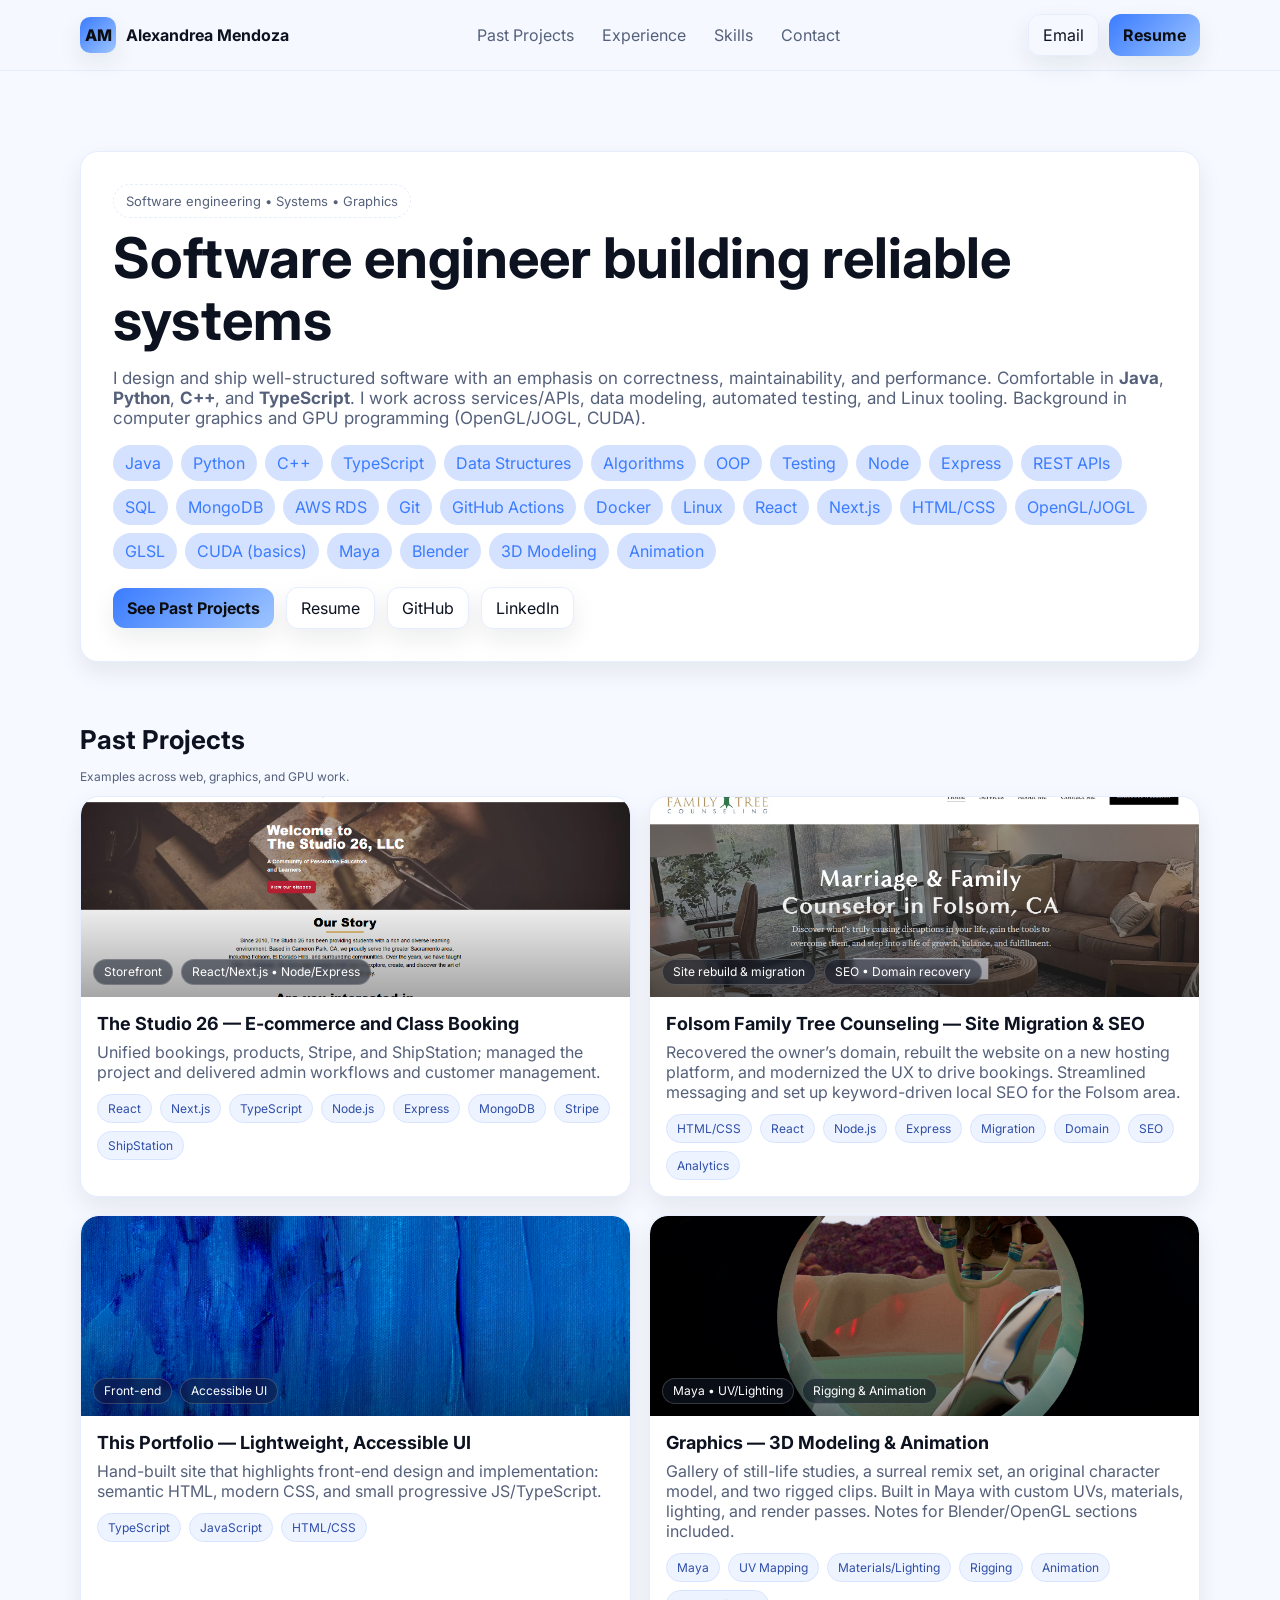
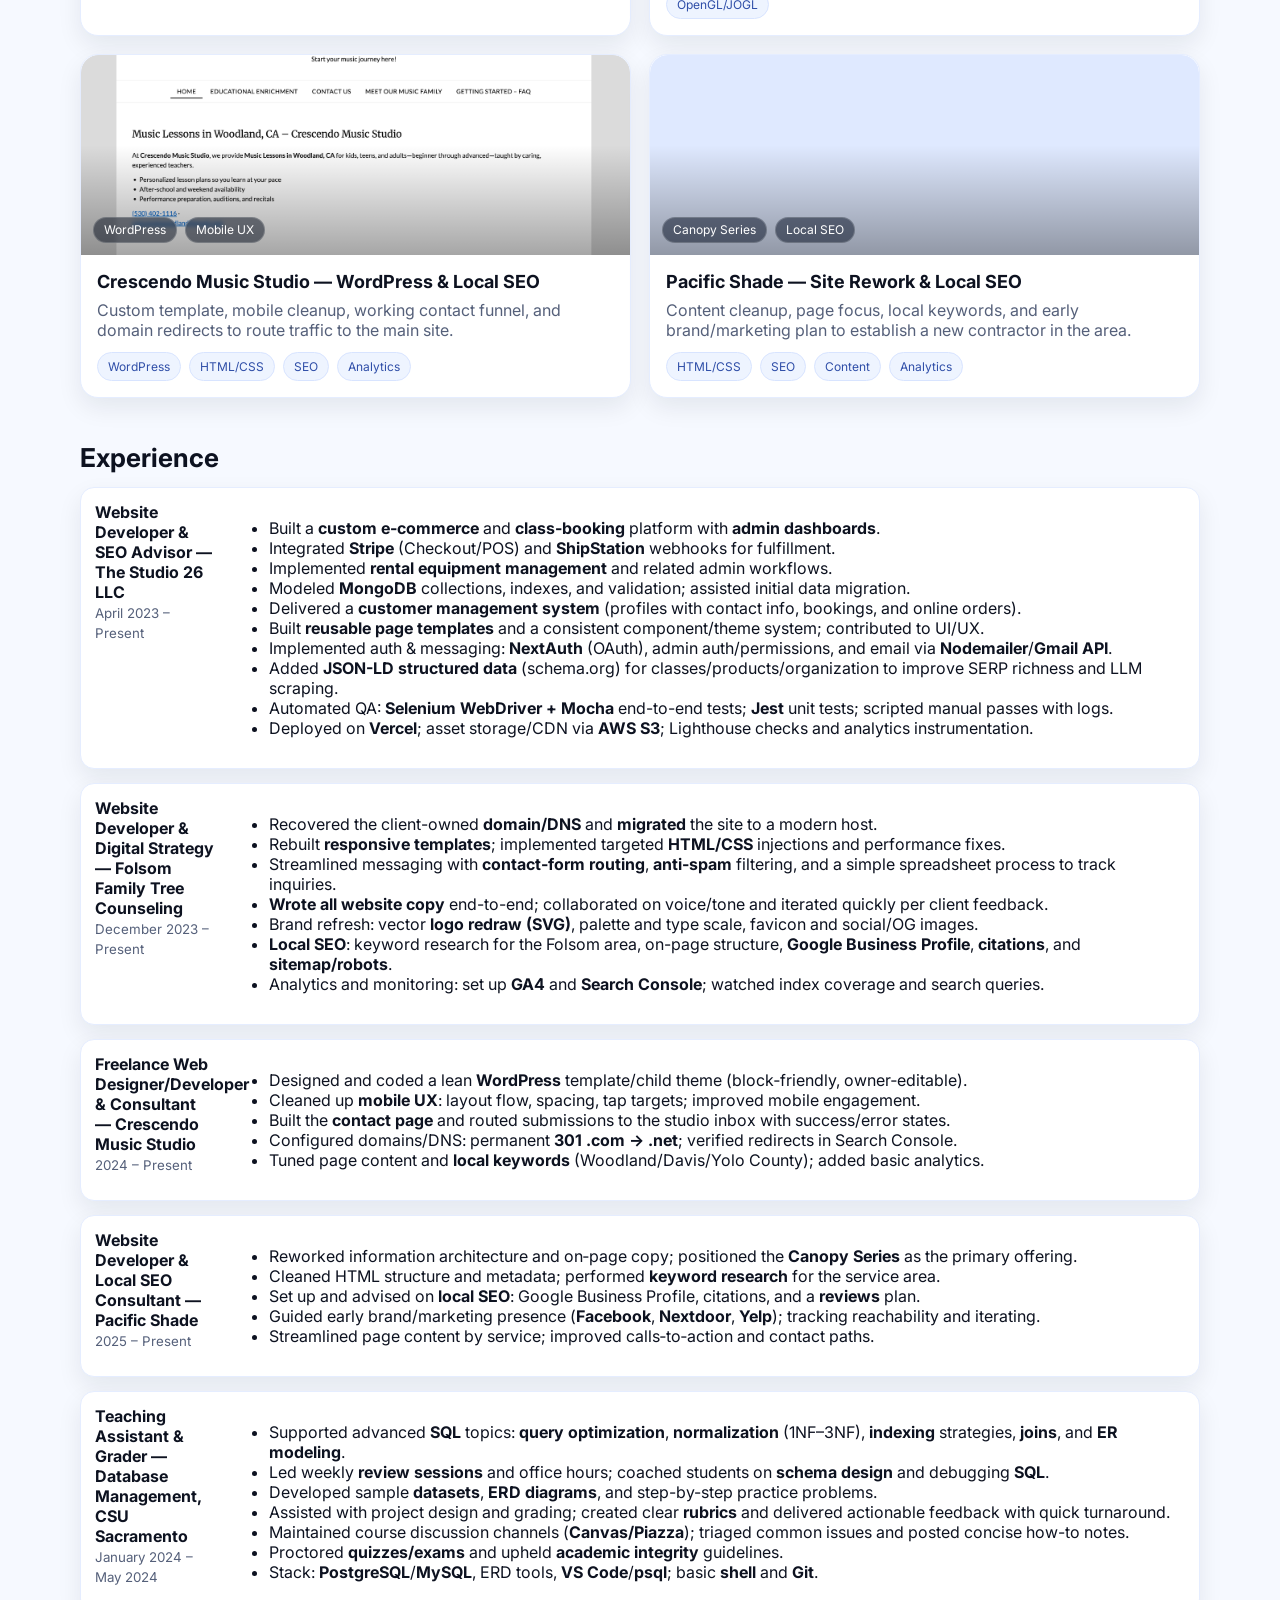
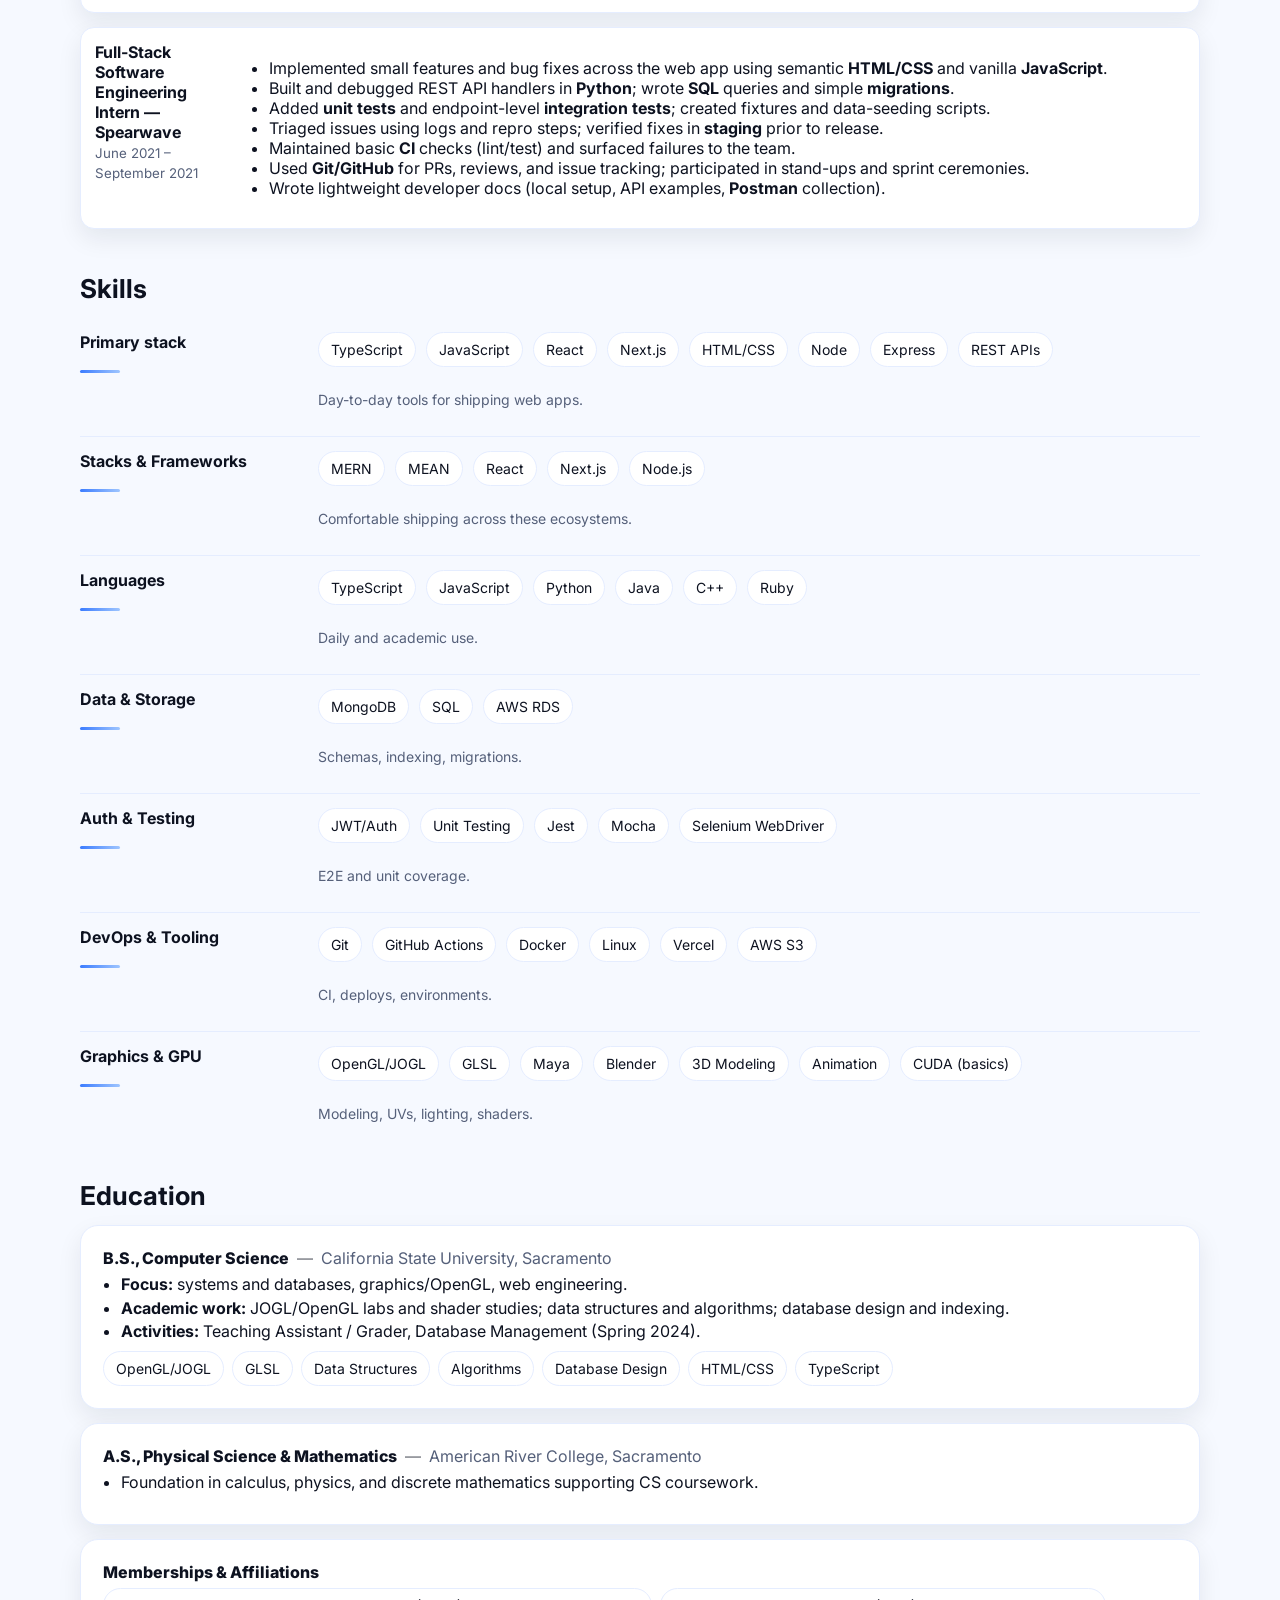
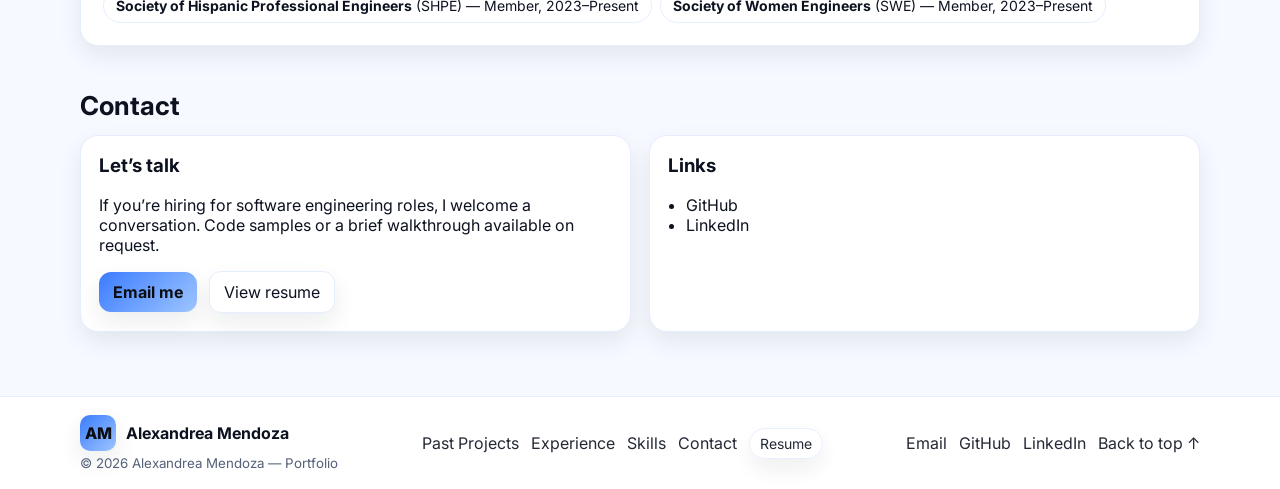
==== commit 7d6872a5: "Portfolio Updates - Updated Case Study work for Pacific Shade, LLC, and Crescendo Music Studio. - Ad" ====
--- a/index.html
+++ b/index.html
@@ -167,53 +167,55 @@
           </div>
         </article>
 
-        <!-- Project 5 — Crescendo Music Studio (Coming Soon) -->
+        <!-- Project 5 — Crescendo Music Studio -->
         <article class="item card project" aria-labelledby="proj-crescendo-title">
-          <a class="stretched-link" href="#"
-            aria-disabled="true" tabindex="-1" onclick="return false;"
-            aria-label="Crescendo Music Studio (coming soon)"></a>
+          <a class="stretched-link" href="project-crescendo.html"
+            aria-label="Read case study: Crescendo Music Studio"></a>
+
           <div class="thumb has-img">
             <img
-              src="assets/portfoliocard.jpg"
-              alt="Crescendo Music Studio — placeholder card image"
+              src="assets/crescendohome.png"
+              alt="Crescendo Music Studio — website preview"
               loading="lazy" decoding="async">
             <div class="thumb-chips bottom">
-              <span class="badge">Coming Soon</span>
-              <span class="badge">Design &amp; Build</span>
-            </div>
-          </div>
+              <span class="badge">WordPress</span>
+              <span class="badge">Mobile UX</span>
+            </div>
+          </div>
+
           <div class="meta">
-            <h3 id="proj-crescendo-title">Crescendo Music Studio — Website</h3>
-            <p>Client site in progress. Case study and screenshots will be added here.</p>
+            <h3 id="proj-crescendo-title">Crescendo Music Studio — WordPress &amp; Local SEO</h3>
+            <p>Custom template, mobile cleanup, working contact funnel, and domain redirects to route traffic to the main site.</p>
             <div class="tags">
-              <span>React</span><span>TypeScript</span><span>Node</span><span>SEO</span>
+              <span>WordPress</span><span>HTML/CSS</span><span>SEO</span><span>Analytics</span>
             </div>
           </div>
         </article>
 
-        <!-- Project 6 — Pacific Shade (Coming Soon) -->
+        <!-- Project 6 — Pacific Shade -->
         <article class="item card project" aria-labelledby="proj-pacificshade-title">
-          <a class="stretched-link" href="#"
-            aria-disabled="true" tabindex="-1" onclick="return false;"
-            aria-label="Pacific Shade (coming soon)"></a>
+          <a class="stretched-link" href="project-pshade.html"
+            aria-label="Read case study: Pacific Shade"></a>
+
           <div class="thumb has-img">
             <img
-              src="assets/portfoliocard.jpg"
-              alt="Pacific Shade — placeholder card image"
+              src="assets/pshadehome.png"
+              alt="Pacific Shade website preview with canopy-first messaging"
               loading="lazy" decoding="async">
             <div class="thumb-chips bottom">
-              <span class="badge">Coming Soon</span>
-              <span class="badge">Site Rebuild</span>
-            </div>
-          </div>
+              <span class="badge">Canopy Series</span>
+              <span class="badge">Local SEO</span>
+            </div>
+          </div>
+
           <div class="meta">
-            <h3 id="proj-pacificshade-title">Pacific Shade — Website</h3>
-            <p>Project page is under construction. Details and images will be published soon.</p>
+            <h3 id="proj-pacificshade-title">Pacific Shade — Site Rework &amp; Local SEO</h3>
+            <p>Content cleanup, page focus, local keywords, and early brand/marketing plan to establish a new contractor in the area.</p>
             <div class="tags">
-              <span>Next.js</span><span>TypeScript</span><span>CMS</span><span>Analytics</span>
-            </div>
-          </div>
-        </article>
+              <span>HTML/CSS</span><span>SEO</span><span>Content</span><span>Analytics</span>
+            </div>
+          </div>
+</article>
       </div>
     </div>
   </section>
@@ -265,6 +267,40 @@
             </div>
           </div>
 
+          <!-- Crescendo Music Studio -->
+          <div class="tl card">
+            <div>
+              <strong>Freelance Web Designer/Developer &amp; Consultant — Crescendo Music Studio</strong><br />
+              <small>2024 – Present</small>
+            </div>
+            <div>
+              <ul class="points">
+                <li>Designed and coded a lean <strong>WordPress</strong> template/child theme (block‑friendly, owner‑editable).</li>
+                <li>Cleaned up <strong>mobile UX</strong>: layout flow, spacing, tap targets; improved mobile engagement.</li>
+                <li>Built the <strong>contact page</strong> and routed submissions to the studio inbox with success/error states.</li>
+                <li>Configured domains/DNS: permanent <strong>301 .com → .net</strong>; verified redirects in Search Console.</li>
+                <li>Tuned page content and <strong>local keywords</strong> (Woodland/Davis/Yolo County); added basic analytics.</li>
+              </ul>
+            </div>
+          </div>
+
+          <!-- Pacific Shade -->
+          <div class="tl card">
+            <div>
+              <strong>Website Developer &amp; Local SEO Consultant — Pacific Shade</strong><br />
+              <small>2025 – Present</small>
+            </div>
+            <div>
+              <ul class="points">
+                <li>Reworked information architecture and on‑page copy; positioned the <strong>Canopy Series</strong> as the primary offering.</li>
+                <li>Cleaned HTML structure and metadata; performed <strong>keyword research</strong> for the service area.</li>
+                <li>Set up and advised on <strong>local SEO</strong>: Google Business Profile, citations, and a <strong>reviews</strong> plan.</li>
+                <li>Guided early brand/marketing presence (<strong>Facebook</strong>, <strong>Nextdoor</strong>, <strong>Yelp</strong>); tracking reachability and iterating.</li>
+                <li>Streamlined page content by service; improved calls‑to‑action and contact paths.</li>
+              </ul>
+            </div>
+          </div>
+
           <!-- Teaching Assistant & Grader -->
           <div class="tl card">
             <div>
@@ -322,11 +358,20 @@
             <div class="skill-note">Day-to-day tools for shipping web apps.</div>
           </div>
 
+      <div class="skill-row">
+        <div class="skill-label">Stacks &amp; Frameworks</div>
+        <div class="skill-chips">
+          <span class="chip">MERN</span><span class="chip">MEAN</span>
+          <span class="chip">React</span><span class="chip">Next.js</span><span class="chip">Node.js</span>
+        </div>
+        <div class="skill-note">Comfortable shipping across these ecosystems.</div>
+      </div>
+
           <div class="skill-row">
             <div class="skill-label">Languages</div>
             <div class="skill-chips">
               <span class="chip">TypeScript</span><span class="chip">JavaScript</span><span class="chip">Python</span>
-              <span class="chip">Java</span><span class="chip">C++</span>
+              <span class="chip">Java</span><span class="chip">C++</span><span class="chip">Ruby</span>
             </div>
             <div class="skill-note">Daily and academic use.</div>
           </div>
--- a/style.css
+++ b/style.css
@@ -67,6 +67,15 @@
 .row{ display:flex; gap:12px; align-items:center }
 .note{ font-size:12px; color:var(--muted); margin-top:10px }
 
+/* Global safe wrapping to prevent text leaking out of cards on small screens */
+:where(h1,h2,h3,p,li,small,figcaption){
+  overflow-wrap:anywhere;
+  word-break:normal;
+  hyphens:auto;
+}
+/* Headings: avoid hyphenation (it looks awkward on mobile) */
+h1, h2, h3 { hyphens: none; }
+
 /* ===================== SECTIONS / GRIDS ===================== */
 .section{ padding:22px 0 }
 .section h2{ font-size:26px; margin:0 0 14px }
@@ -240,10 +249,106 @@
   .contact-card{ grid-template-columns:1fr }
   .meta-grid{ grid-template-columns:1fr 1fr }
   .grid-2{ grid-template-columns:1fr }
+  /* Add side padding so content isn't glued to the left edge on phones */
+  .container{ padding-inline:clamp(28px, 9vw, 56px); }
+  /* Slightly smaller hero on phones for readability */
+  h1{ font-size:clamp(28px, 8vw, 40px); line-height:1.15; }
+  .subtitle{ font-size:16px; }
+  /* Lists: ensure bullets have room and wrap nicely */
+  ul{ padding-left:20px; }
+
+  /* HERO: center and tighten for phones */
+  .hero{ padding:56px 0 24px; justify-items:center; }
+  .hero .intro{ text-align:center; margin-inline:auto; max-width:46ch; padding:0 0 18px }
+  .hero .stack{ justify-content:center; }
+  .hero .row{ justify-content:center; }
+  .pill{ font-size:12px; padding:6px 10px; }
+  .subtitle{ font-size:16px; line-height:1.5; max-width:56ch; margin-inline:auto; }
+}
+
+@media (max-width:480px){
+  .hero{ padding:44px 0 18px; }
+  h1{ font-size:clamp(24px, 9vw, 32px); }
+}
+@media (max-width:480px){
+  .container{ padding-inline:clamp(30px, 10vw, 60px); }
 }
 @media (max-width:820px){
-  .foot{ flex-direction:column; align-items:flex-start }
-  .foot-links{ order:3 }
+  /* Footer: center everything on mobile */
+  .foot{
+    flex-direction:column;
+    align-items:center;           /* center children horizontally */
+    justify-content:center;       /* tidy vertical spacing */
+    text-align:center;            /* center inline text */
+    gap:12px;
+  }
+  .foot-brand{
+    display:flex;
+    flex-direction:column;
+    align-items:center;
+  }
+  .foot-brand small{ text-align:center; }
+  .foot-links{
+    order:3;                      /* keep links after brand block */
+    display:flex;
+    justify-content:center;
+    gap:14px;
+    flex-wrap:wrap;
+  }
+  .foot-social{
+    display:flex;
+    justify-content:center;
+    gap:14px;
+    flex-wrap:wrap;
+  }
+}
+
+/* HEADER: mobile layout tweaks */
+@media (max-width:820px){
+  /* stack header content and center it */
+  .site-header .nav{
+    flex-direction:column;
+    align-items:center;
+    justify-content:center;
+    gap:8px;
+    padding:10px 0 8px;
+  }
+  /* order: brand, links, then buttons */
+  .site-header .brand{ order:1; }
+  .site-header .nav nav{ order:2; }
+  .site-header .cta{ order:3; justify-content:center; gap:10px; }
+
+  /* smaller logo on small screens */
+  .site-header .logo{ width:32px; height:32px; border-radius:8px; }
+
+  /* make the nav links a horizontal scroll row so the header isn't too tall */
+  .site-header .nav nav{
+    display:flex;
+    gap:10px;
+    overflow-x:auto;
+    white-space:nowrap;
+    -webkit-overflow-scrolling:touch;
+    scrollbar-width:none;
+    padding:2px 4px;
+  }
+  .site-header .nav nav::-webkit-scrollbar{ display:none; }
+
+  /* compact link pills */
+  .site-header nav a{
+    font-size:15px;
+    padding:6px 10px;
+    border-radius:999px;
+  }
+}
+
+/* Experience: mobile stacking + show tags above bullets */
+@media (max-width:820px){
+  /* Stack each experience card vertically */
+  .tl{ display:flex; flex-direction:column; gap:10px; }
+  /* Move any tag rows above the bullets; supports several common class names */
+  .tl :is(.skill-chips,.skills,.tags,.chips,.tech){ order:-1; margin-bottom:8px; }
+  /* Keep the bullet list after the tags */
+  .tl ul{ order:0; }
 }
 
 /* === Skills: row layout (no cards, no meters) === */
@@ -313,6 +418,21 @@
   .skill-label::after{ left:0; }
 }
 
+/* Skills: mobile polish (tighter chips, better stacking) */
+@media (max-width: 820px){
+  .skills-rows{ gap:12px; }
+  .skill-row{ padding:12px 0; }
+  .skill-chips{ gap:8px; justify-content:flex-start; }
+  .skills-rows .chip{ font-size:13px; padding:7px 10px; line-height:1.1; }
+  /* Make the explanatory note span full width under the chips */
+  .skill-note{ grid-column:1; margin-top:4px; font-size:13px; }
+}
+
+/* Extra-small phones: shrink chip size a touch more */
+@media (max-width: 420px){
+  .skills-rows .chip{ font-size:12px; padding:6px 9px; }
+}
+
 /* Education layout */
 .edu { display: flex; flex-direction: column; gap: 14px; }
 
@@ -345,3 +465,67 @@
   .edu-head { gap: 6px; }
 }
 
+/* ===================== DEVICE PREVIEW (desktop + phone) ===================== */
+.device-grid{
+  display:grid;
+  grid-template-columns:minmax(620px,2fr) minmax(340px,1fr);
+  gap:18px;
+  align-items:start;
+}
+@media (max-width:1200px){
+  .device-grid{grid-template-columns:1.4fr 1fr}
+}
+@media (max-width:900px){
+  .device-grid{grid-template-columns:1fr; gap:16px}
+}
+
+.device{
+  background:var(--panel); border:1px solid var(--border); border-radius:16px;
+  box-shadow:var(--shadow); padding:12px;
+  display:flex; flex-direction:column;
+  max-width:100%;
+}
+.device img{width:100%; height:auto; display:block; object-fit:cover; background:var(--panel)}
+.device.desktop{overflow:visible; border-radius:16px; padding:12px; align-self:center;}
+.device .screen{display:block; border-radius:12px; overflow:hidden}
+.device.desktop .screen{aspect-ratio:16/10;}
+.device .screen img{height:100%; width:100%; object-fit:cover; display:block}
+
+/* Phone frame */
+.device.phone{border-radius:28px; padding:18px}
+.device.phone a{display:flex; align-items:center; justify-content:center; height:auto;}
+.device.phone img{height:100%; width:auto; max-width:100%; border-radius:20px; object-fit:contain}
+
+.device-caption{font-size:14px; color:var(--muted); margin-top:8px}
+
+@media (max-width:900px){
+  .device{height:auto; max-width:720px; margin-inline:auto}
+  .device.phone a{height:auto}
+  .device.phone img{height:auto; width:100%; aspect-ratio:9/19.5}
+  .device.phone img{width:100%; height:auto}
+  .device.desktop{ align-self:start; }
+  /* Limit phone mock height and center it a bit tighter on phones */
+  .device.phone{ max-width:380px; margin-inline:auto; }
+}
+
+/* Optional: auto-fit columns for meta grids used in case studies */
+
+.meta-grid{ grid-template-columns:repeat(auto-fit, minmax(260px, 1fr)); }
+
+/* ===================== MOBILE ACTION BUTTON SAFETY ===================== */
+@media (max-width: 820px){
+  /* Any button rows (hero actions, inline actions, generic .row and .cta groups) */
+  .inline-actions,
+  .row,
+  .cta{
+    justify-content:center;       /* center the group */
+    flex-wrap:wrap;               /* allow wrapping on small screens */
+    gap:12px;                     /* consistent spacing between buttons */
+    padding-inline:14px;          /* breathing room from container edges */
+    margin-block-end:18px;
+  }
+  /* Nudge individual buttons away from edges even if layout changes */
+  .inline-actions .btn,
+  .row .btn,
+  .cta .btn{ margin-inline:2px; }
+}
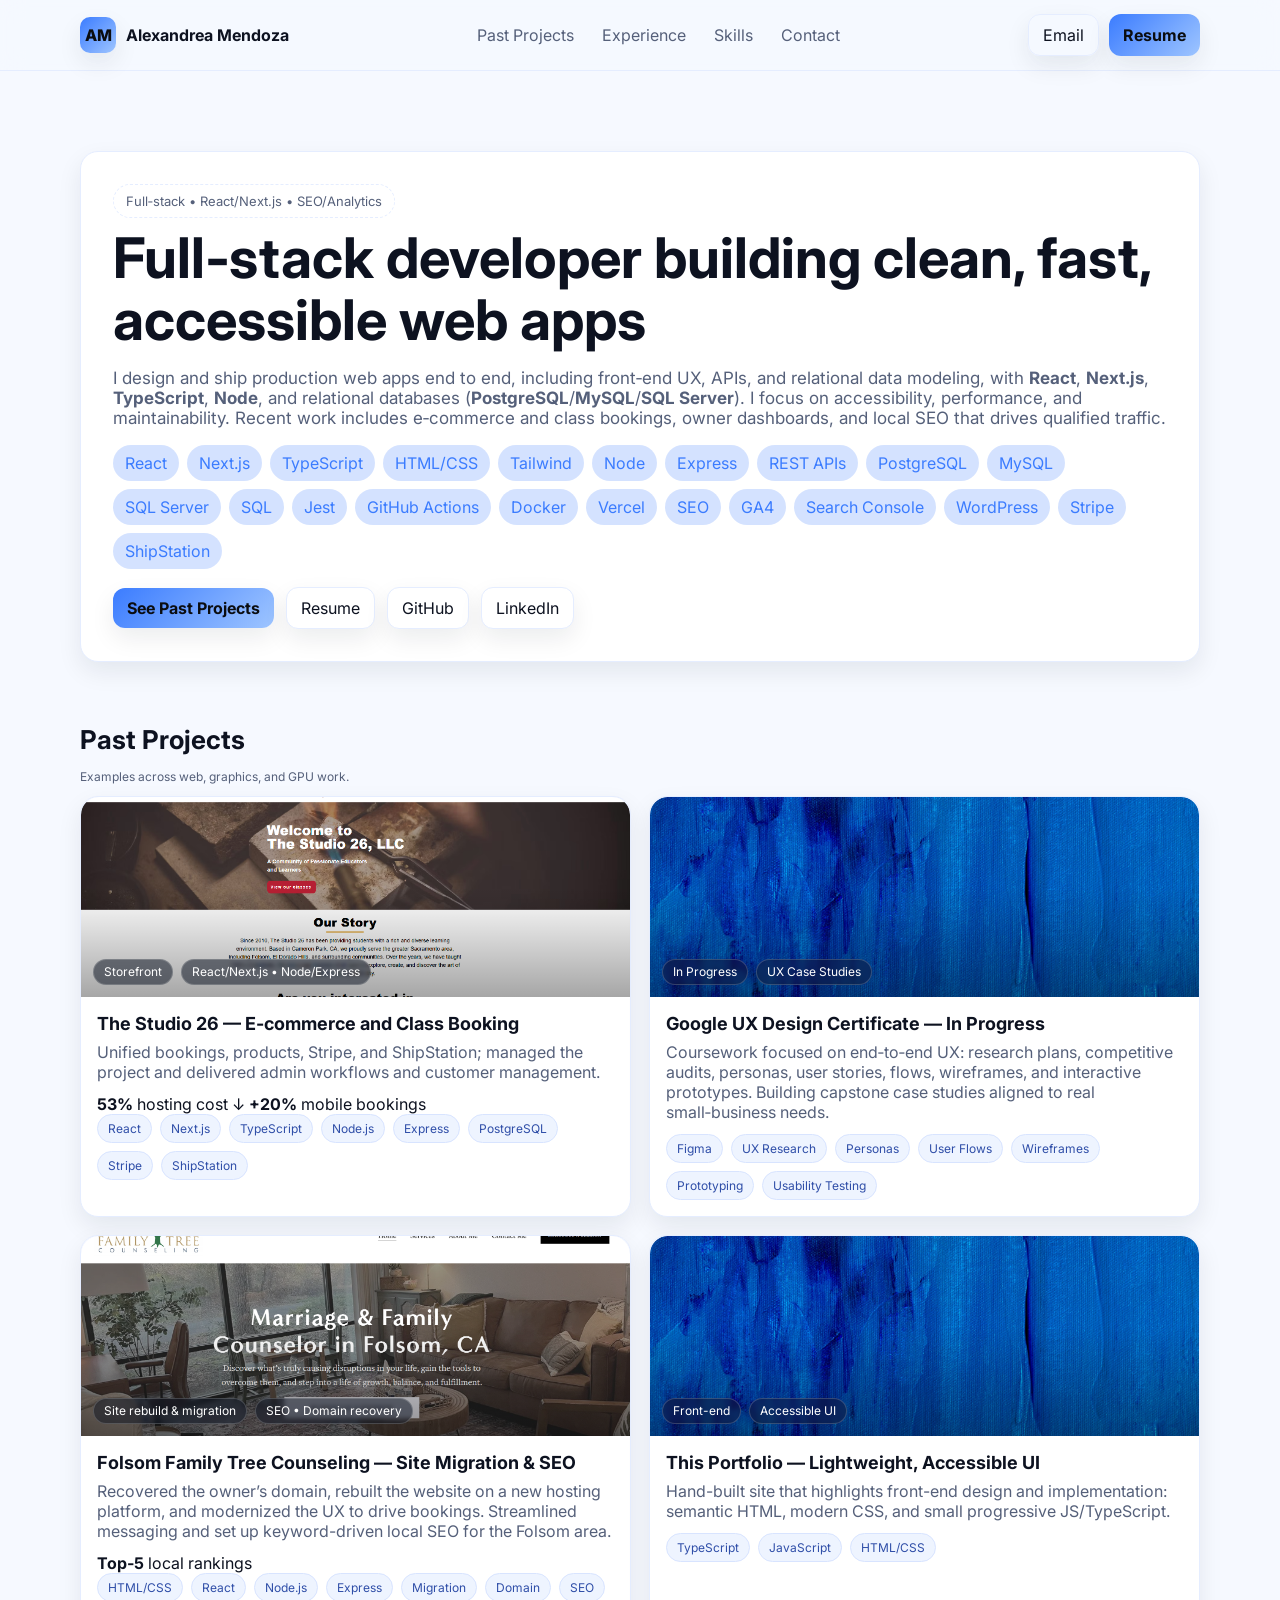
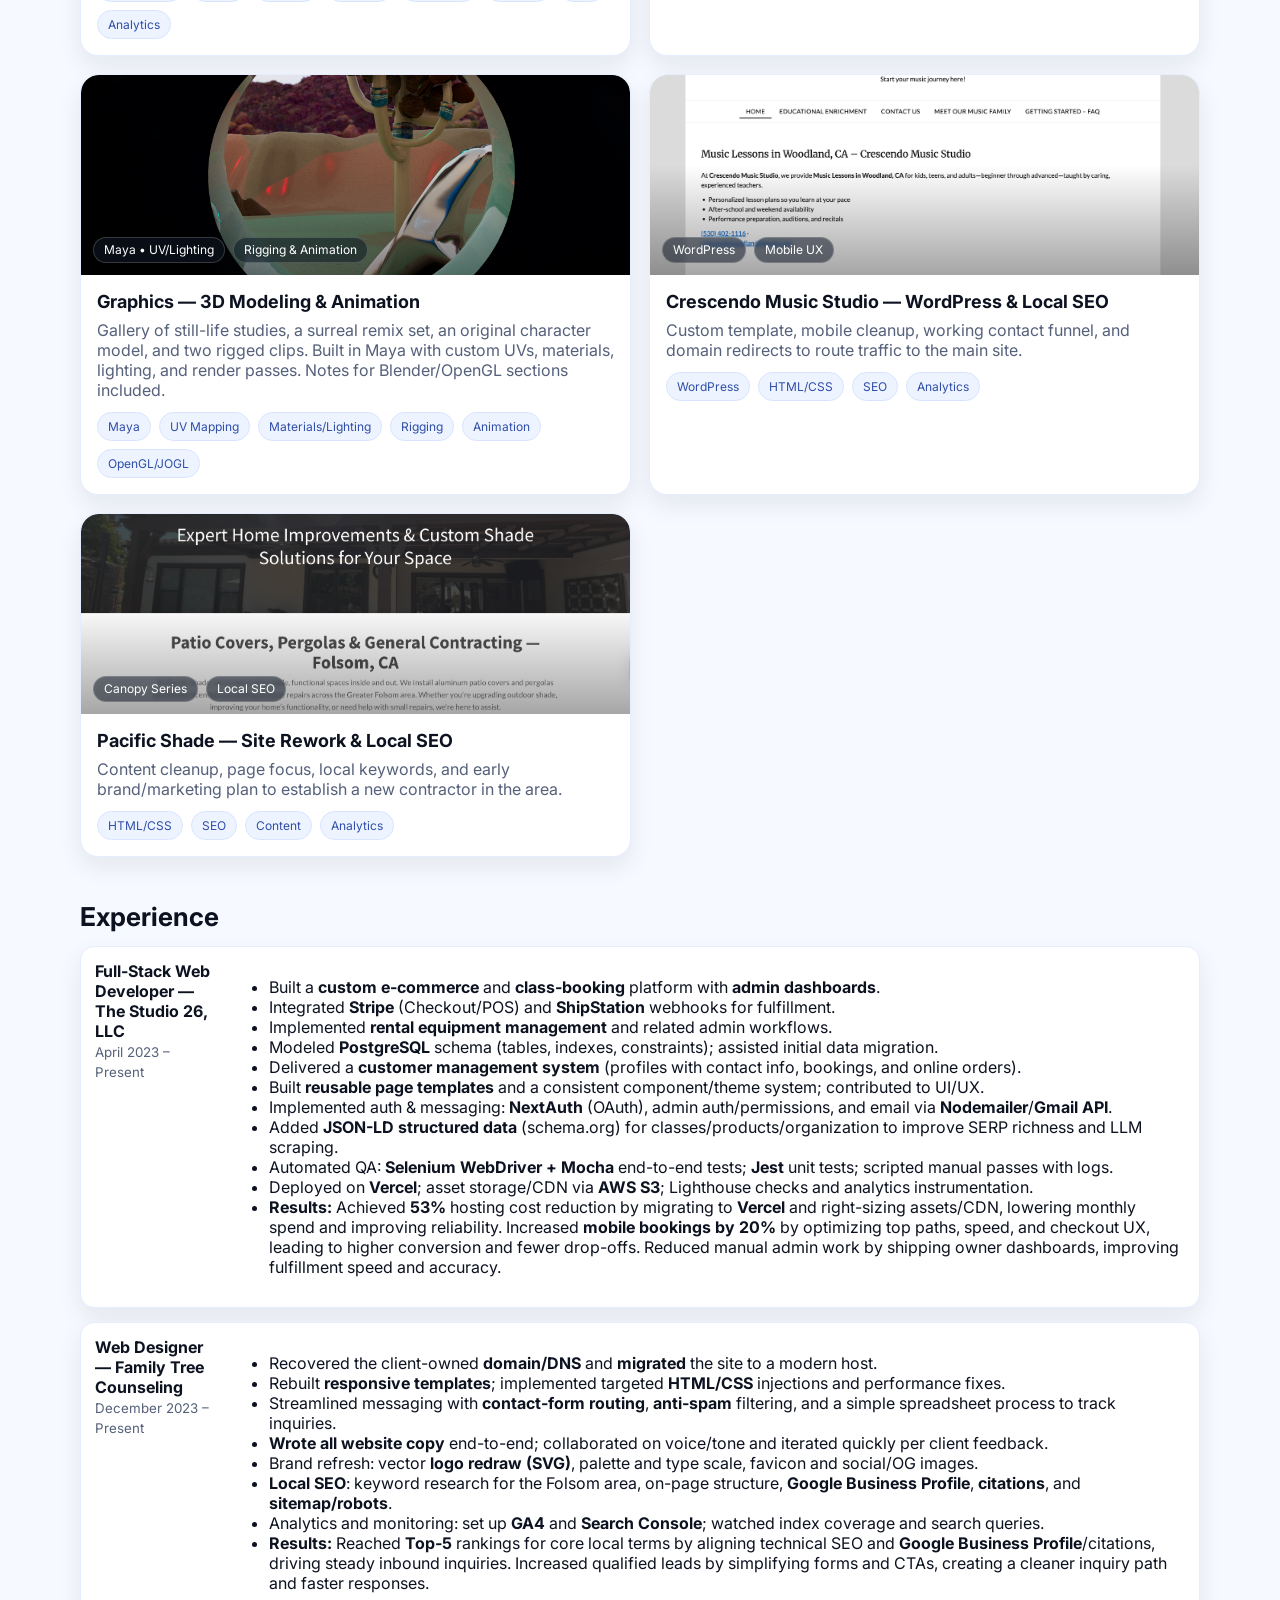
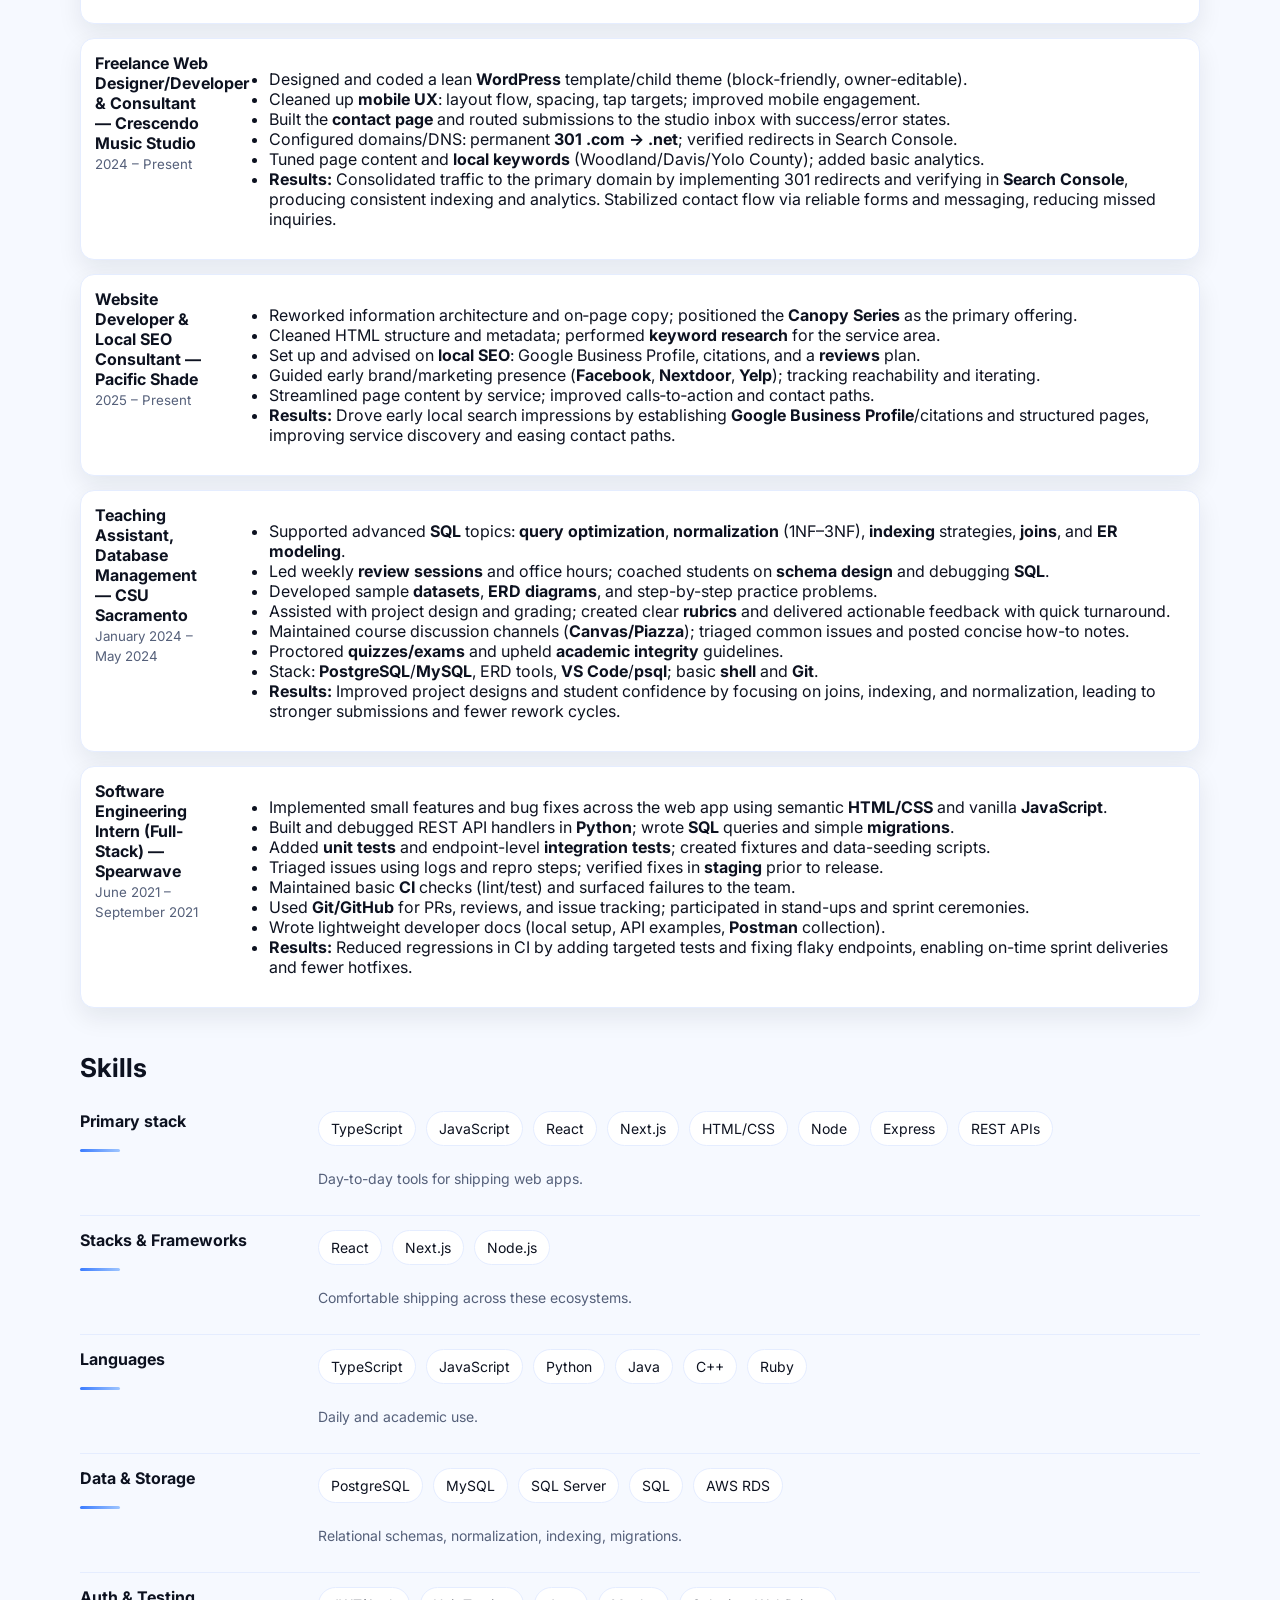
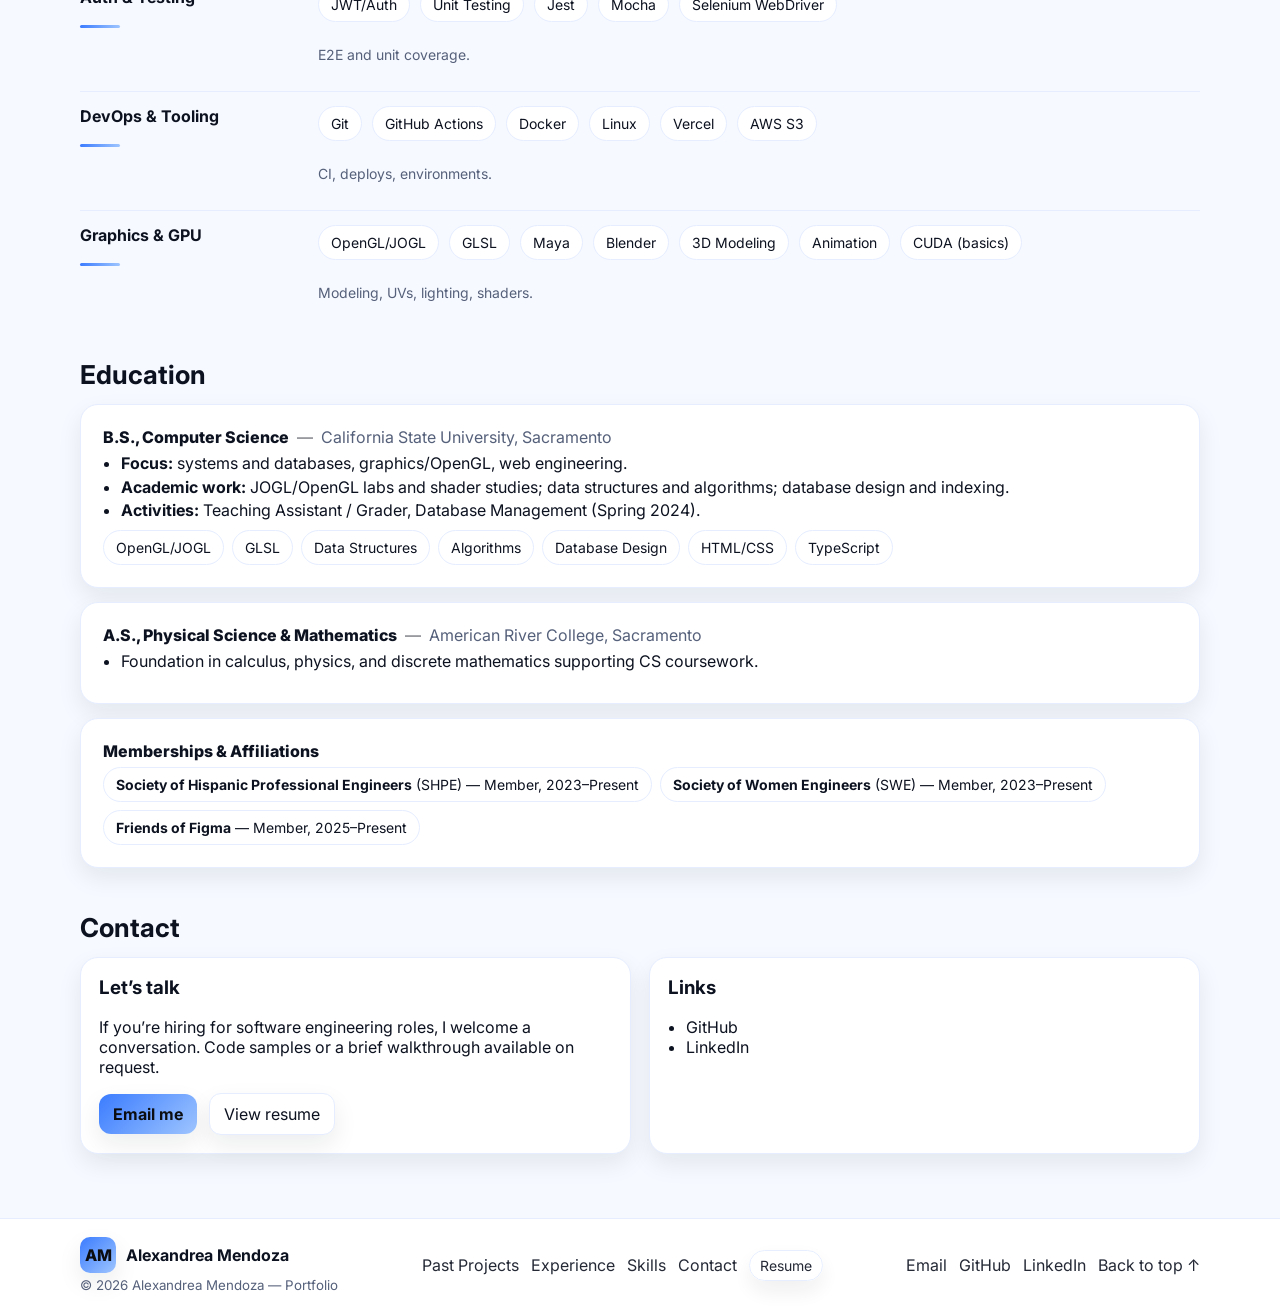
==== commit 2d824831: "Updates" ====
--- a/index.html
+++ b/index.html
@@ -4,8 +4,8 @@
   <!-- Home — Professional portfolio of Alexandrea Mendoza -->
   <meta charset="utf-8" />
   <meta name="viewport" content="width=device-width, initial-scale=1" />
-  <title>Alexandrea Mendoza — Portfolio</title>
-  <meta name="description" content="Software engineer focused on reliable systems, clean UX, and graphics. Services/APIs, data modeling, testing, and OpenGL." />
+  <title>Alexandrea Mendoza — Full‑stack Web Developer</title>
+  <meta name="description" content="Full‑stack web developer building clean, fast, accessible apps. React/Next.js, TypeScript, Node; relational databases (PostgreSQL/MySQL/SQL Server); e‑commerce, dashboards, SEO/analytics." />
   <link rel="preconnect" href="https://fonts.googleapis.com">
   <link rel="preconnect" href="https://fonts.gstatic.com" crossorigin>
   <link href="https://fonts.googleapis.com/css2?family=Inter:wght@300;400;500;600;700;800&display=swap" rel="stylesheet">
@@ -39,26 +39,21 @@
       <!-- Hero -->
       <section class="hero" aria-labelledby="hero-title" aria-describedby="hero-sub">
         <div class="card intro">
-          <span class="pill">Software engineering • Systems • Graphics</span>
-
-          <h1 id="hero-title">Software engineer building reliable systems</h1>
+          <span class="pill">Full‑stack • React/Next.js • SEO/Analytics</span>
+
+          <h1 id="hero-title">Full‑stack developer building clean, fast, accessible web apps</h1>
 
           <p class="subtitle" id="hero-sub">
-            I design and ship well-structured software with an emphasis on correctness, maintainability, and performance.
-            Comfortable in <strong>Java</strong>, <strong>Python</strong>, <strong>C++</strong>, and <strong>TypeScript</strong>.
-            I work across services/APIs, data modeling, automated testing, and Linux tooling. Background in computer graphics
-            and GPU programming (OpenGL/JOGL, CUDA).
+            I design and ship production web apps end to end, including front‑end UX, APIs, and relational data modeling, with <strong>React</strong>, <strong>Next.js</strong>, <strong>TypeScript</strong>, <strong>Node</strong>, and relational databases (<strong>PostgreSQL</strong>/<strong>MySQL</strong>/<strong>SQL Server</strong>). I focus on accessibility, performance, and maintainability. Recent work includes e‑commerce and class bookings, owner dashboards, and local SEO that drives qualified traffic.
           </p>
 
           <div class="stack">
-            <span class="tag">Java</span><span class="tag">Python</span><span class="tag">C++</span><span class="tag">TypeScript</span>
-            <span class="tag">Data Structures</span><span class="tag">Algorithms</span><span class="tag">OOP</span><span class="tag">Testing</span>
+            <span class="tag">React</span><span class="tag">Next.js</span><span class="tag">TypeScript</span><span class="tag">HTML/CSS</span><span class="tag">Tailwind</span>
             <span class="tag">Node</span><span class="tag">Express</span><span class="tag">REST APIs</span>
-            <span class="tag">SQL</span><span class="tag">MongoDB</span><span class="tag">AWS RDS</span>
-            <span class="tag">Git</span><span class="tag">GitHub Actions</span><span class="tag">Docker</span><span class="tag">Linux</span>
-            <span class="tag">React</span><span class="tag">Next.js</span><span class="tag">HTML/CSS</span>
-            <span class="tag">OpenGL/JOGL</span><span class="tag">GLSL</span><span class="tag">CUDA (basics)</span>
-            <span class="tag">Maya</span><span class="tag">Blender</span><span class="tag">3D Modeling</span><span class="tag">Animation</span>
+            <span class="tag">PostgreSQL</span><span class="tag">MySQL</span><span class="tag">SQL Server</span><span class="tag">SQL</span>
+            <span class="tag">Jest</span><span class="tag">GitHub Actions</span><span class="tag">Docker</span><span class="tag">Vercel</span>
+            <span class="tag">SEO</span><span class="tag">GA4</span><span class="tag">Search Console</span><span class="tag">WordPress</span>
+            <span class="tag">Stripe</span><span class="tag">ShipStation</span>
           </div>
 
           <div class="row hero-actions" style="margin-top:18px">
@@ -93,10 +88,36 @@
           <div class="meta">
             <h3 id="proj-s26-title">The Studio 26 — E-commerce and Class Booking</h3>
             <p>Unified bookings, products, Stripe, and ShipStation; managed the project and delivered admin workflows and customer management.</p>
+            <div class="wins">
+              <span class="win"><strong>53%</strong> hosting cost ↓</span>
+              <span class="win"><strong>+20%</strong> mobile bookings</span>
+            </div>
             <div class="tags">
               <span>React</span><span>Next.js</span><span>TypeScript</span>
-              <span>Node.js</span><span>Express</span><span>MongoDB</span>
+              <span>Node.js</span><span>Express</span><span>PostgreSQL</span>
               <span>Stripe</span><span>ShipStation</span>
+            </div>
+          </div>
+        </article>
+
+        <!-- Project — Google UX Design Certificate -->
+        <article class="item card project" aria-labelledby="proj-ux-title">
+          <a class="stretched-link" href="project-ux.html" aria-label="Read notes: Google UX Design Certificate (in progress)"></a>
+          <div class="thumb has-img">
+            <img src="assets/portfoliocard.jpg"
+                alt="Google UX Design Certificate — placeholder image (same as portfolio project), in progress"
+                loading="lazy" decoding="async">
+            <div class="thumb-chips bottom">
+              <span class="badge">In Progress</span>
+              <span class="badge">UX Case Studies</span>
+            </div>
+          </div>
+          <div class="meta">
+            <h3 id="proj-ux-title">Google UX Design Certificate — In Progress</h3>
+            <p>Coursework focused on end‑to‑end UX: research plans, competitive audits, personas, user stories, flows, wireframes, and interactive prototypes. Building capstone case studies aligned to real small‑business needs.</p>
+            <div class="tags">
+              <span>Figma</span><span>UX Research</span><span>Personas</span><span>User Flows</span>
+              <span>Wireframes</span><span>Prototyping</span><span>Usability Testing</span>
             </div>
           </div>
         </article>
@@ -116,6 +137,9 @@
           <div class="meta">
             <h3 id="proj-fftc-title">Folsom Family Tree Counseling — Site Migration &amp; SEO</h3>
             <p>Recovered the owner’s domain, rebuilt the website on a new hosting platform, and modernized the UX to drive bookings. Streamlined messaging and set up keyword-driven local SEO for the Folsom area.</p>
+            <div class="wins">
+              <span class="win"><strong>Top‑5</strong> local rankings</span>
+            </div>
             <div class="tags">
               <span>HTML/CSS</span><span>React</span><span>Node.js</span><span>Express</span>
               <span>Migration</span><span>Domain</span><span>SEO</span><span>Analytics</span>
@@ -229,7 +253,7 @@
           <!-- The Studio 26 LLC -->
           <div class="tl card">
             <div>
-              <strong>Website Developer &amp; SEO Advisor — The Studio 26 LLC</strong><br />
+              <strong>Full-Stack Web Developer — The Studio 26, LLC</strong><br />
               <small>April 2023 – Present</small>
             </div>
             <div>
@@ -237,13 +261,14 @@
                 <li>Built a <strong>custom e-commerce</strong> and <strong>class-booking</strong> platform with <strong>admin dashboards</strong>.</li>
                 <li>Integrated <strong>Stripe</strong> (Checkout/POS) and <strong>ShipStation</strong> webhooks for fulfillment.</li>
                 <li>Implemented <strong>rental equipment management</strong> and related admin workflows.</li>
-                <li>Modeled <strong>MongoDB</strong> collections, indexes, and validation; assisted initial data migration.</li>
+                <li>Modeled <strong>PostgreSQL</strong> schema (tables, indexes, constraints); assisted initial data migration.</li>
                 <li>Delivered a <strong>customer management system</strong> (profiles with contact info, bookings, and online orders).</li>
                 <li>Built <strong>reusable page templates</strong> and a consistent component/theme system; contributed to UI/UX.</li>
                 <li>Implemented auth &amp; messaging: <strong>NextAuth</strong> (OAuth), admin auth/permissions, and email via <strong>Nodemailer</strong>/<strong>Gmail API</strong>.</li>
                 <li>Added <strong>JSON-LD structured data</strong> (schema.org) for classes/products/organization to improve SERP richness and LLM scraping.</li>
                 <li>Automated QA: <strong>Selenium WebDriver + Mocha</strong> end-to-end tests; <strong>Jest</strong> unit tests; scripted manual passes with logs.</li>
                 <li>Deployed on <strong>Vercel</strong>; asset storage/CDN via <strong>AWS S3</strong>; Lighthouse checks and analytics instrumentation.</li>
+                <li><strong>Results:</strong> Achieved <strong>53%</strong> hosting cost reduction by migrating to <strong>Vercel</strong> and right-sizing assets/CDN, lowering monthly spend and improving reliability. Increased <strong>mobile bookings by 20%</strong> by optimizing top paths, speed, and checkout UX, leading to higher conversion and fewer drop-offs. Reduced manual admin work by shipping owner dashboards, improving fulfillment speed and accuracy.</li>
               </ul>
             </div>
           </div>
@@ -251,7 +276,7 @@
           <!-- Folsom Family Tree Counseling -->
           <div class="tl card">
             <div>
-              <strong>Website Developer &amp; Digital Strategy — Folsom Family Tree Counseling</strong><br />
+              <strong>Web Designer — Family Tree Counseling</strong><br />
               <small>December 2023 – Present</small>
             </div>
             <div>
@@ -263,6 +288,7 @@
                 <li>Brand refresh: vector <strong>logo redraw (SVG)</strong>, palette and type scale, favicon and social/OG images.</li>
                 <li><strong>Local SEO</strong>: keyword research for the Folsom area, on-page structure, <strong>Google Business Profile</strong>, <strong>citations</strong>, and <strong>sitemap/robots</strong>.</li>
                 <li>Analytics and monitoring: set up <strong>GA4</strong> and <strong>Search Console</strong>; watched index coverage and search queries.</li>
+                <li><strong>Results:</strong> Reached <strong>Top‑5</strong> rankings for core local terms by aligning technical SEO and <strong>Google Business Profile</strong>/citations, driving steady inbound inquiries. Increased qualified leads by simplifying forms and CTAs, creating a cleaner inquiry path and faster responses.</li>
               </ul>
             </div>
           </div>
@@ -280,6 +306,7 @@
                 <li>Built the <strong>contact page</strong> and routed submissions to the studio inbox with success/error states.</li>
                 <li>Configured domains/DNS: permanent <strong>301 .com → .net</strong>; verified redirects in Search Console.</li>
                 <li>Tuned page content and <strong>local keywords</strong> (Woodland/Davis/Yolo County); added basic analytics.</li>
+                <li><strong>Results:</strong> Consolidated traffic to the primary domain by implementing 301 redirects and verifying in <strong>Search Console</strong>, producing consistent indexing and analytics. Stabilized contact flow via reliable forms and messaging, reducing missed inquiries.</li>
               </ul>
             </div>
           </div>
@@ -297,6 +324,7 @@
                 <li>Set up and advised on <strong>local SEO</strong>: Google Business Profile, citations, and a <strong>reviews</strong> plan.</li>
                 <li>Guided early brand/marketing presence (<strong>Facebook</strong>, <strong>Nextdoor</strong>, <strong>Yelp</strong>); tracking reachability and iterating.</li>
                 <li>Streamlined page content by service; improved calls‑to‑action and contact paths.</li>
+                <li><strong>Results:</strong> Drove early local search impressions by establishing <strong>Google Business Profile</strong>/citations and structured pages, improving service discovery and easing contact paths.</li>
               </ul>
             </div>
           </div>
@@ -304,7 +332,7 @@
           <!-- Teaching Assistant & Grader -->
           <div class="tl card">
             <div>
-              <strong>Teaching Assistant &amp; Grader — Database Management, CSU Sacramento</strong><br />
+              <strong>Teaching Assistant, Database Management — CSU Sacramento</strong><br />
               <small>January 2024 – May 2024</small>
             </div>
             <div>
@@ -316,6 +344,7 @@
                 <li>Maintained course discussion channels (<strong>Canvas/Piazza</strong>); triaged common issues and posted concise how-to notes.</li>
                 <li>Proctored <strong>quizzes/exams</strong> and upheld <strong>academic integrity</strong> guidelines.</li>
                 <li>Stack: <strong>PostgreSQL</strong>/<strong>MySQL</strong>, ERD tools, <strong>VS Code</strong>/<strong>psql</strong>; basic <strong>shell</strong> and <strong>Git</strong>.</li>
+                <li><strong>Results:</strong> Improved project designs and student confidence by focusing on joins, indexing, and normalization, leading to stronger submissions and fewer rework cycles.</li>
               </ul>
             </div>
           </div>
@@ -323,7 +352,7 @@
           <!-- Full-Stack Software Engineering Intern -->
           <div class="tl card">
             <div>
-              <strong>Full-Stack Software Engineering Intern — Spearwave</strong><br />
+              <strong>Software Engineering Intern (Full-Stack) — Spearwave</strong><br />
               <small>June 2021 – September 2021</small>
             </div>
             <div>
@@ -335,6 +364,7 @@
                 <li>Maintained basic <strong>CI</strong> checks (lint/test) and surfaced failures to the team.</li>
                 <li>Used <strong>Git/GitHub</strong> for PRs, reviews, and issue tracking; participated in stand-ups and sprint ceremonies.</li>
                 <li>Wrote lightweight developer docs (local setup, API examples, <strong>Postman</strong> collection).</li>
+                <li><strong>Results:</strong> Reduced regressions in CI by adding targeted tests and fixing flaky endpoints, enabling on-time sprint deliveries and fewer hotfixes.</li>
               </ul>
             </div>
           </div>
@@ -358,14 +388,13 @@
             <div class="skill-note">Day-to-day tools for shipping web apps.</div>
           </div>
 
-      <div class="skill-row">
-        <div class="skill-label">Stacks &amp; Frameworks</div>
-        <div class="skill-chips">
-          <span class="chip">MERN</span><span class="chip">MEAN</span>
-          <span class="chip">React</span><span class="chip">Next.js</span><span class="chip">Node.js</span>
-        </div>
-        <div class="skill-note">Comfortable shipping across these ecosystems.</div>
-      </div>
+          <div class="skill-row">
+            <div class="skill-label">Stacks &amp; Frameworks</div>
+            <div class="skill-chips">
+              <span class="chip">React</span><span class="chip">Next.js</span><span class="chip">Node.js</span>
+            </div>
+            <div class="skill-note">Comfortable shipping across these ecosystems.</div>
+          </div>
 
           <div class="skill-row">
             <div class="skill-label">Languages</div>
@@ -379,9 +408,9 @@
           <div class="skill-row">
             <div class="skill-label">Data &amp; Storage</div>
             <div class="skill-chips">
-              <span class="chip">MongoDB</span><span class="chip">SQL</span><span class="chip">AWS RDS</span>
-            </div>
-            <div class="skill-note">Schemas, indexing, migrations.</div>
+              <span class="chip">PostgreSQL</span><span class="chip">MySQL</span><span class="chip">SQL Server</span><span class="chip">SQL</span><span class="chip">AWS RDS</span>
+            </div>
+            <div class="skill-note">Relational schemas, normalization, indexing, migrations.</div>
           </div>
 
           <div class="skill-row">
@@ -457,6 +486,7 @@
             <div class="edu-chips">
               <span class="chip"><strong>Society of Hispanic Professional Engineers</strong> (SHPE) — Member, 2023–Present</span>
               <span class="chip"><strong>Society of Women Engineers</strong> (SWE) — Member, 2023–Present</span>
+              <span class="chip"><strong>Friends of Figma</strong> — Member, 2025–Present</span>
             </div>
           </article>
         </div>
